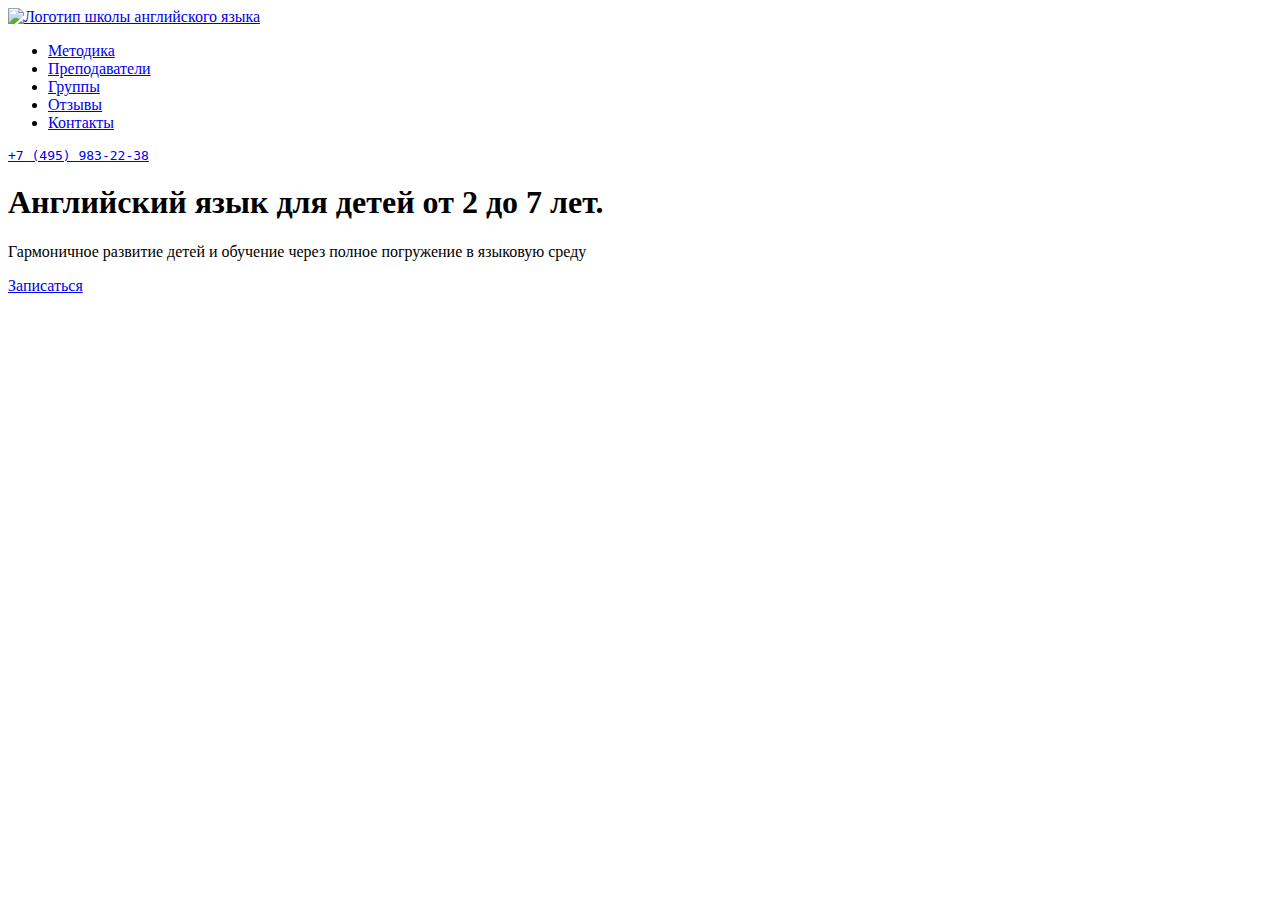
==== index.html @ 590d9fc0 "добавил верстку и общие стили" ====
<!DOCTYPE html>
<html lang="ru">
<head>
    <meta charset="UTF-8">
    <meta http-equiv="X-UA-Compatible" content="IE=edge">
    <meta name="viewport" content="width=device-width, initial-scale=1.0">
    <title>Школа английского языка</title>
</head>
<body>
    <header class="page-header">
        <div class="content-container">
            <a href="#" class="logo">
                <img src="" alt="Логотип школы английского языка">
            </a>
            <nav class="main-nav">
                <ul class="nav-list">
                    <li class="list-item"><a href="#" class="item-link">Методика</a></li>
                    <li class="list-item"><a href="#" class="item-link">Преподаватели</a></li>
                    <li class="list-item"><a href="#" class="item-link">Группы</a></li>
                    <li class="list-item"><a href="#" class="item-link">Отзывы</a></li>
                    <li class="list-item"><a href="#" class="item-link">Контакты</a></li>
                </ul>
            </nav>
            <a href="#" class="tel">
                <pre>+7 (495) 983-22-38</pre> 
            </a>
        </div>
    </header>
    <main>
        <section class="education">
            <div class="content-container">
                <div class="education-block">
                    <h1 class="education-heading">Английский язык <span>для детей от 2 до 7 лет.</span></h1>
                    <p class="education-text">Гармоничное развитие детей и обучение
                        через полное погружение в языковую среду</p>
                    <a href="#" class="button education-button">Записаться</a>
                </div>
            </div>
        </section>
    </main>
</body>
</html>
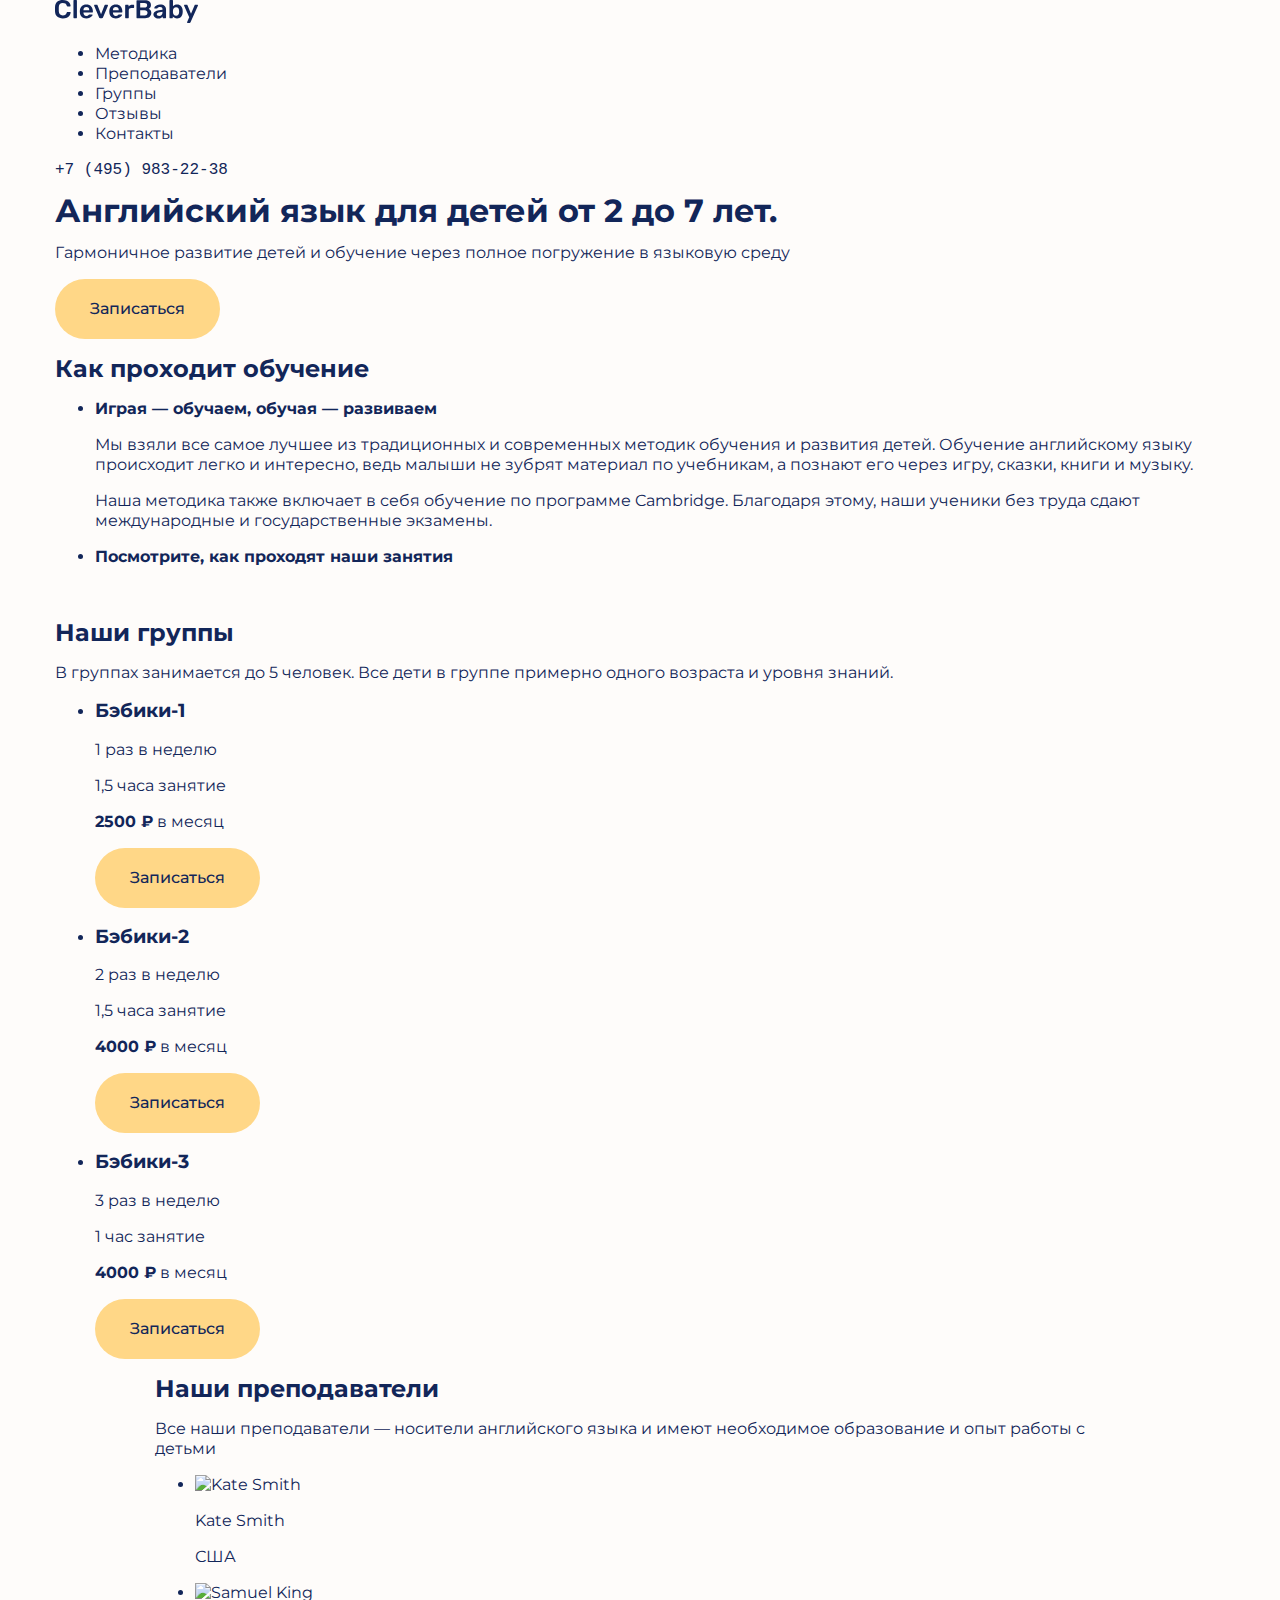
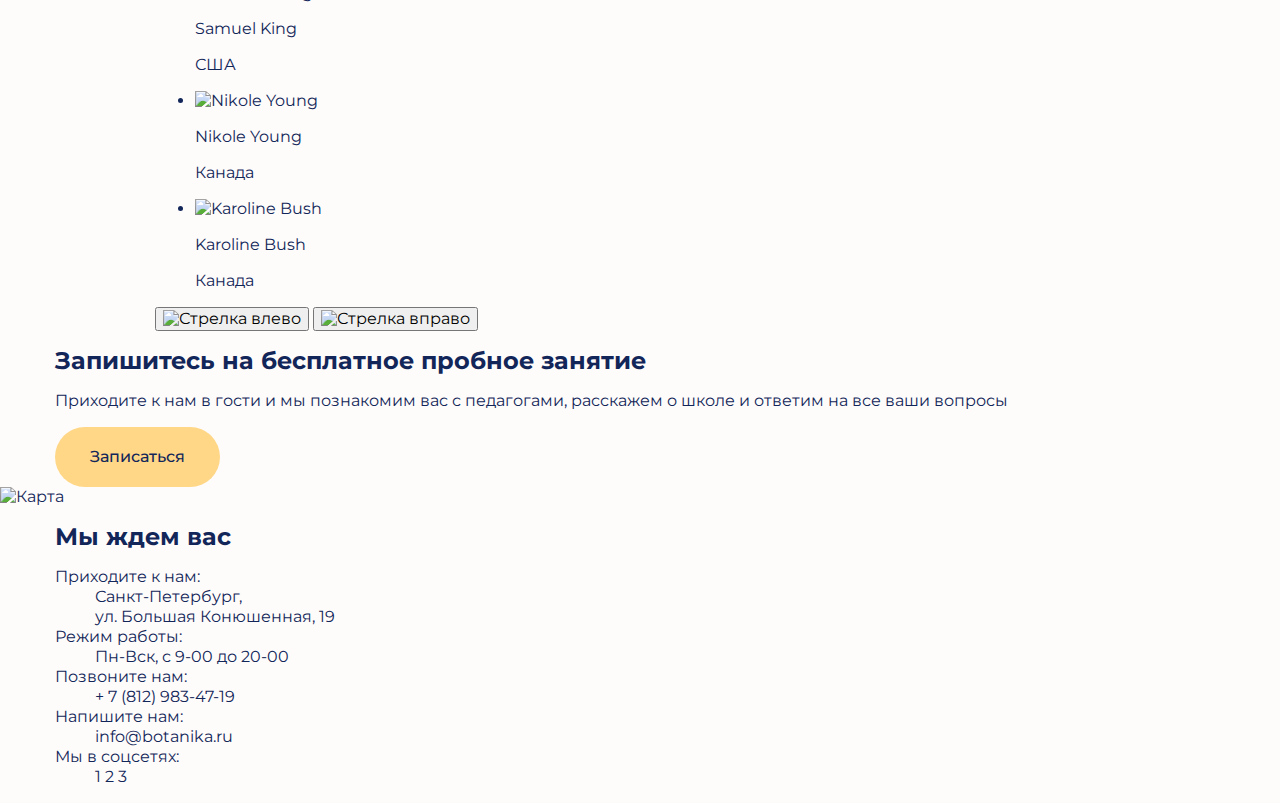
==== commit f3cf9e6d: "Добавил верстку и общие стили" ====
--- a/index.html
+++ b/index.html
@@ -5,12 +5,17 @@
     <meta http-equiv="X-UA-Compatible" content="IE=edge">
     <meta name="viewport" content="width=device-width, initial-scale=1.0">
     <title>Школа английского языка</title>
+    <link rel="preconnect" href="https://fonts.googleapis.com">
+    <link rel="preconnect" href="https://fonts.gstatic.com" crossorigin>
+    <link href="https://fonts.googleapis.com/css2?family=Montserrat:wght@400;500&family=Rubik:wght@400;500&display=swap" rel="stylesheet">
+    <link rel="stylesheet" href="css/normalize.css">
+    <link rel="stylesheet" href="css/style.css">
 </head>
 <body>
     <header class="page-header">
         <div class="content-container">
             <a href="#" class="logo">
-                <img src="" alt="Логотип школы английского языка">
+                <img src="img/logo.svg" alt="Логотип школы английского языка" width="143" height="23">
             </a>
             <nav class="main-nav">
                 <ul class="nav-list">
@@ -27,13 +32,151 @@
         </div>
     </header>
     <main>
+        <section class="promo">
+            <div class="content-container">
+                <div class="promo-block">
+                    <h1 class="promo-heading">Английский язык <span>для детей от 2 до 7 лет.</span></h1>
+                    <p class="promo-text">Гармоничное развитие детей и обучение
+                        через полное погружение в языковую среду</p>
+                    <a href="#" class="button promo-button">Записаться</a>
+                </div>
+            </div>
+        </section>
         <section class="education">
             <div class="content-container">
+                <h2 class="education-heading">Как проходит обучение</h2>
                 <div class="education-block">
-                    <h1 class="education-heading">Английский язык <span>для детей от 2 до 7 лет.</span></h1>
-                    <p class="education-text">Гармоничное развитие детей и обучение
-                        через полное погружение в языковую среду</p>
-                    <a href="#" class="button education-button">Записаться</a>
+                    <ul class="education-list">
+                        <li class="education-item">
+                            <p class="education-text"><b>Играя — обучаем, обучая — развиваем</b></p>
+                            <p class="education-text">Мы взяли все самое лучшее из традиционных    и современных методик обучения и развития детей. 
+                                Обучение английскому языку происходит легко и интересно, ведь малыши не зубрят материал по учебникам,
+                                 а познают его через игру, сказки, книги и музыку. </p>
+                            <p class="education-text">Наша методика также включает в себя обучение по программе Cambridge. 
+                                Благодаря этому, наши ученики без труда сдают международные и государственные экзамены. </p>
+                        </li>
+                        <li class="education-item">
+                            <p class="education-text"><b>Посмотрите, как проходят наши занятия</b></p>
+                            <video src="#" width="431" height="15" class="education-video"></video>
+                        </li>
+                    </ul>
+                </div>
+            </div>
+        </section>
+
+        <!-- Нужно доделать! <section></section>-->
+
+        <section class="groups">
+            <div class="content-container">
+                <div class="groups-block">
+                    <div class="groups-heading-text">
+                        <h2 class="groups-heading">Наши группы</h2>
+                        <p class="groups-text">В группах занимается до 5 человек. Все дети в группе примерно одного возраста и уровня знаний.</p>
+                    </div>
+                    <ul class="groups-list">
+                        <li class="groups-item">
+                            <h3 class="groups-item-heading">Бэбики-1</h3>
+                            <p class="groups-item-text">1 раз в неделю</p>
+                            <p class="groups-item-text">1,5 часа занятие</p>
+                            <p class="groups-item-text"><strong>2500 &#x20bd;</strong>
+                                в месяц</p>
+                            <a href="#" class="button groups-button">Записаться</a>
+                        </li>
+                        <li class="groups-item">
+                            <h3 class="groups-item-heading">Бэбики-2</h3>
+                            <p class="groups-item-text">2 раз в неделю</p>
+                            <p class="groups-item-text">1,5 часа занятие</p>
+                            <p class="groups-item-text"><strong>4000 &#x20bd;</strong>
+                                в месяц</p>
+                            <a href="#" class="button groups-button">Записаться</a>
+                        </li>
+                        <li class="groups-item">
+                            <h3 class="groups-item-heading">Бэбики-3</h3>
+                            <p class="groups-item-text">3 раз в неделю</p>
+                            <p class="groups-item-text">1 час занятие</p>
+                            <p class="groups-item-text"><strong>4000 &#x20bd;</strong>
+                                в месяц</p>
+                            <a href="#" class="button groups-button">Записаться</a>
+                        </li>
+                    </ul>
+                </div>
+            </div>
+        </section>
+        <section class="teachers">
+            <div class="content-container-small">
+                <div class="teachers-block">
+                    <div class="teachers-heading-text">
+                        <h2 class="teachers-geading">Наши преподаватели</h2>
+                        <p class="teachers-text">Все наши преподаватели — носители английского языка и имеют необходимое образование и опыт работы с детьми</p>
+                    </div>
+                    <ul class="teachers-list">
+                        <li class="teachers-item">
+                            <img src="" alt="Kate Smith" class="teachers-item-image" width="220" height="219">
+                            <p class="teachers-item-name">Kate Smith</p>
+                            <p class="teachers-item-city">США</p>
+                        </li>
+                        <li class="teachers-item" >
+                            <img src="" alt="Samuel King" class="teachers-item-image" width="220" height="219">
+                            <p class="teachers-item-name">Samuel King</p>
+                            <p class="teachers-item-city">США</p>
+                        </li>
+                        <li class="teachers-item">
+                            <img src="" alt="Nikole Young" class="teachers-item-image" width="220" height="219">
+                            <p class="teachers-item-name">Nikole Young</p>
+                            <p class="teachers-item-city">Канада</p>
+                        </li>
+                        <li class="teachers-item">
+                            <img src="" alt="Karoline Bush" class="teachers-item-image" width="220" height="219">
+                            <p class="teachers-item-name">Karoline Bush</p>
+                            <p class="teachers-item-city">Канада</p>
+                        </li>
+                    </ul>
+                    <div class="teachers-nav">
+                        <button class="teachers-button previous" type="button">
+                            <img src="img/arrow-left.svg" alt="Стрелка влево" width="15">
+                        </button>
+                        <button class="teachers-button next" type="button">
+                            <img src="img/arrow-right.svg" alt="Стрелка вправо" width="15">
+                        </button>
+                    </div>
+                </div>
+            </div>
+        </section>
+        <section class="trial-lesson">
+            <div class="content-container">
+                <div class="trial-lesson-block">
+                    <h2 class="trial-lesson-heading">Запишитесь на бесплатное пробное занятие</h2>
+                    <p class="trial-lesson-text">Приходите к нам в гости и мы познакомим вас с педагогами, расскажем о школе и ответим на все ваши вопросы</p>
+                    <a href="#" class="button trial-lesson-button">Записаться</a>
+                </div>
+            </div>
+        </section>
+        <section class="map">
+            <img src="img/map.jpg" alt="Карта" class="map-image" width="1366" height="611">
+            <div class="content-container">
+                <div class="contacts">
+                    <h2 class="contacts-heading">Мы ждем вас</h2>
+                    <dl>
+                        <dt>Приходите к нам:</dt>
+                        <dd>Санкт-Петербург, <br>
+                            ул. Большая Конюшенная, 19</dd>
+
+                        <dt>Режим работы:</dt>
+                        <dd>Пн-Вск, с 9-00 до 20-00</dd>
+
+                        <dt>Позвоните нам:</dt>
+                        <dd><a href="tel:88129834719">+ 7 (812) 983-47-19</a></dd>
+
+                        <dt>Напишите нам:</dt>
+                        <dd><a href="mailto:info@botanika.ru">info@botanika.ru</a></dd>
+
+                        <dt>Мы в соцсетях:</dt>
+                        <dd>
+                            <a href="#">1</a>
+                            <a href="#">2</a>
+                            <a href="#">3</a>
+                        </dd>
+                    </dl>
                 </div>
             </div>
         </section>
--- a/css/style.css
+++ b/css/style.css
@@ -0,0 +1,50 @@
+/* Общие стили */
+body {
+    max-width: 1366px;
+    font-size: 1em;
+    line-height: 20px;
+    font-family: "Montserrat", "Arial", sans-serif;
+    font-weight: normal;
+    color: #122659;
+    background: #FEFCFA;
+}
+a{
+    text-decoration: none;
+    color: #122659;
+}
+a:hover {
+    opacity: 0.7;
+}
+a:focus,
+a:active {
+    opacity: 0.2;
+}
+.button {
+    font-weight: 500;
+    background: #FFD787;
+    border-radius: 35px;
+    color: #122659;
+    padding: 20px 35px;
+    display: inline-block;
+    vertical-align: middle;
+    appearance: none;
+    border: none;
+}
+.button:hover {
+    opacity: 0.8;
+}
+.button:active {
+    opacity: 0.5;
+}
+.content-container {
+    margin: 0 auto;
+    width: 1170px;
+    padding: 0 10px;
+}
+.content-container-small{
+    margin: 0 auto;
+    width: 970px;
+    
+}
+
+/*font-family: 'Rubik', "Arial", sans-serif;*/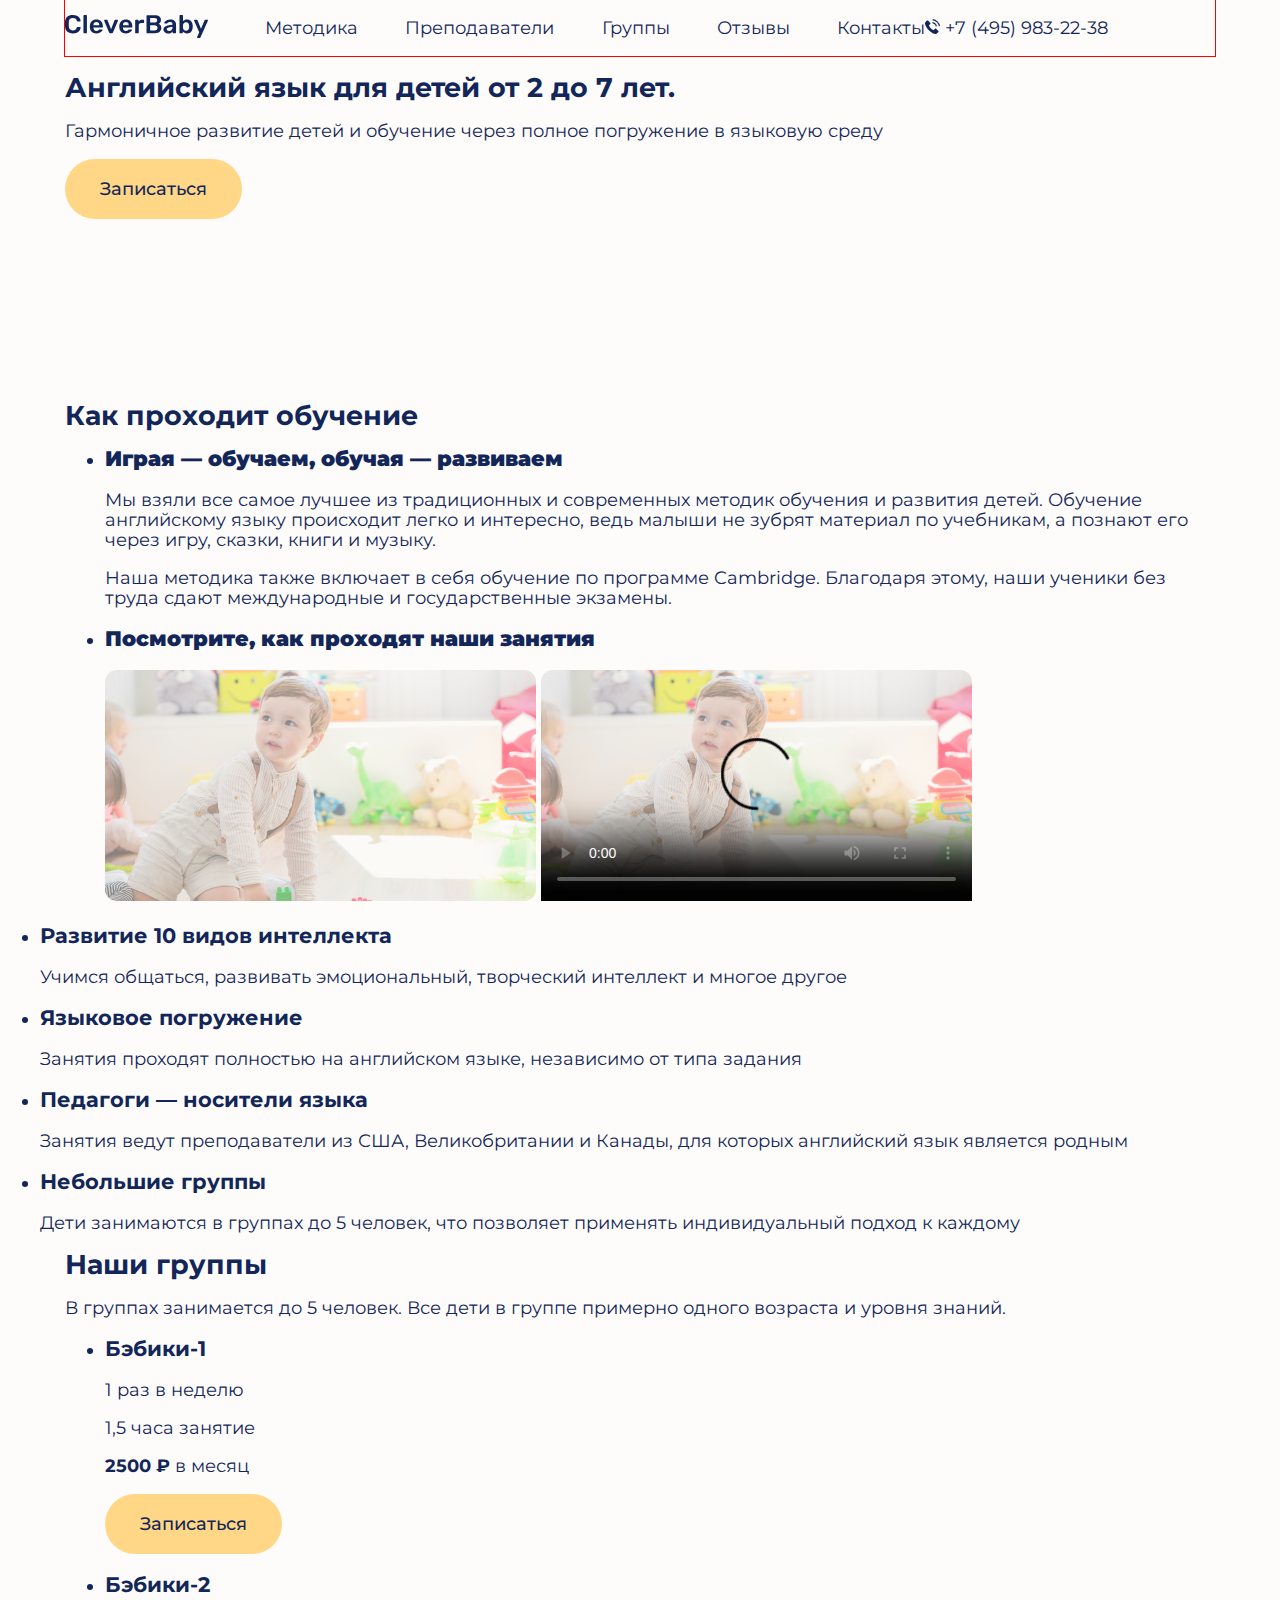
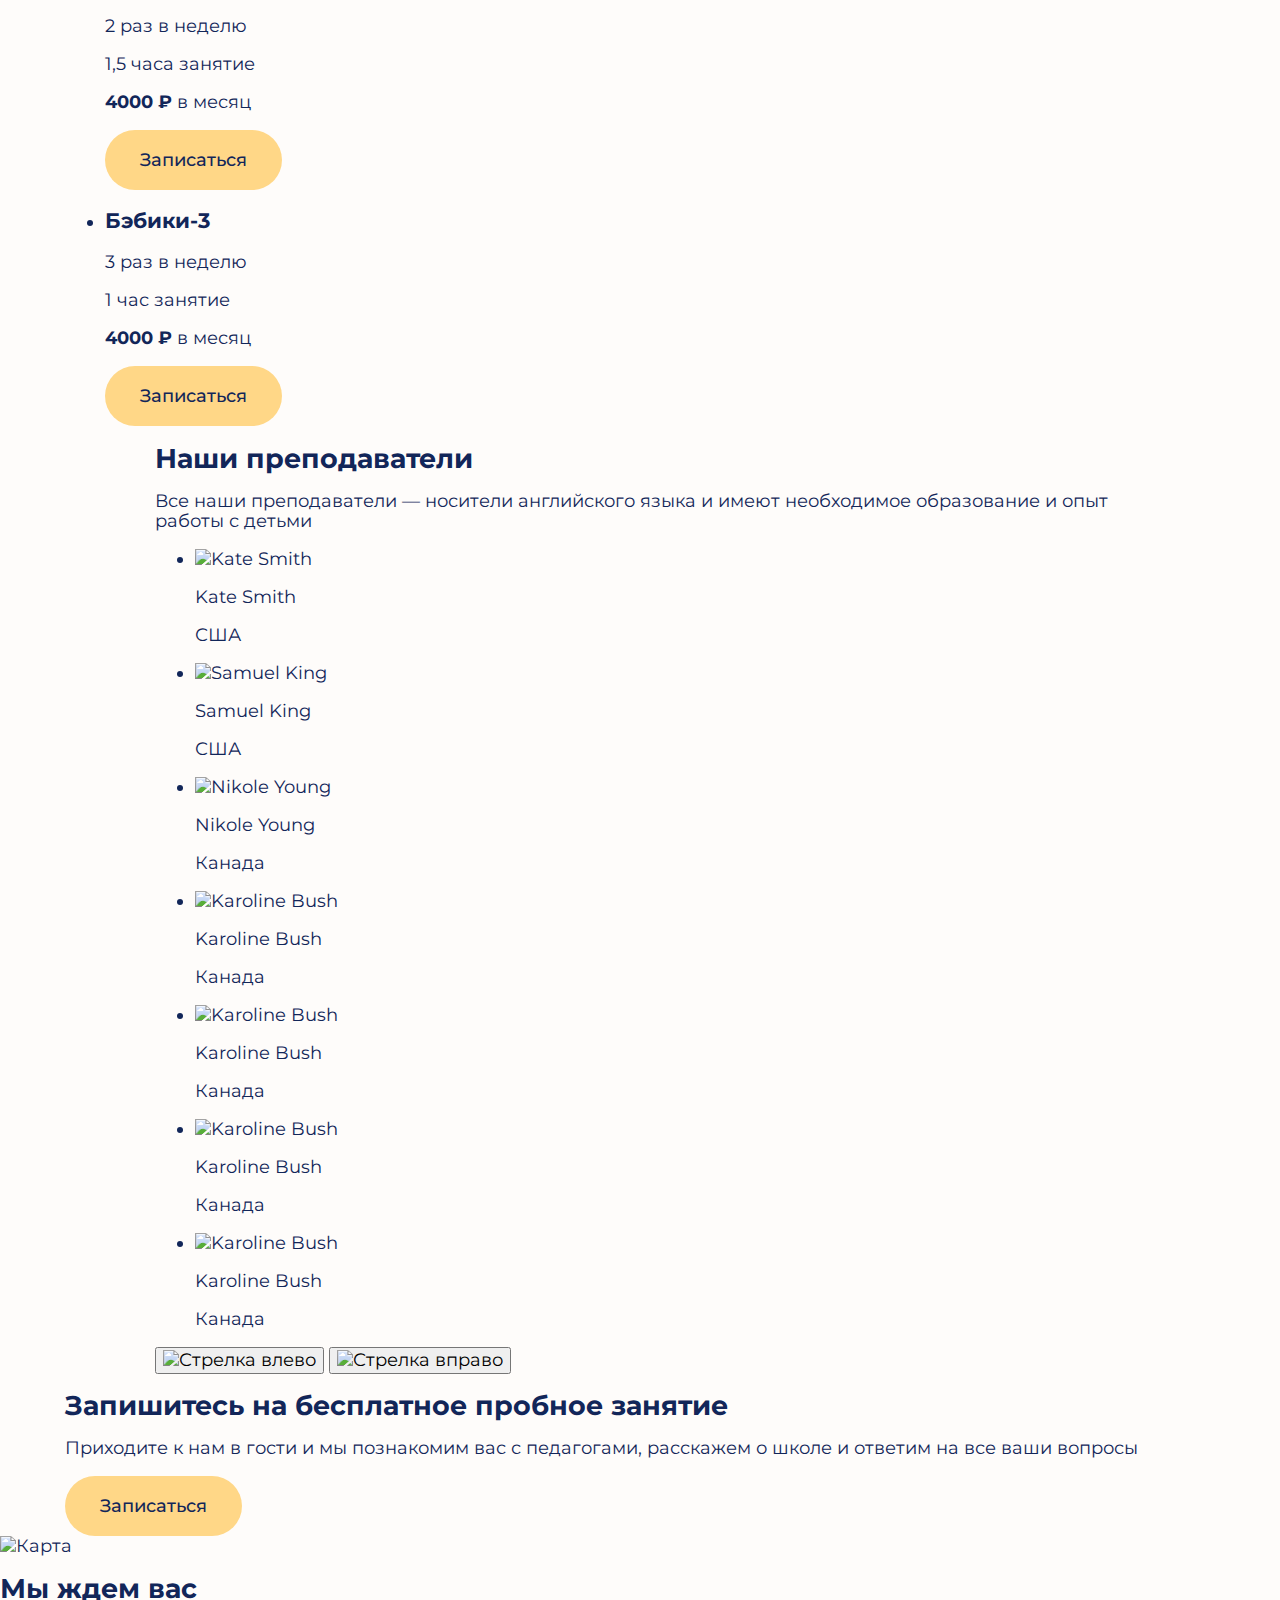
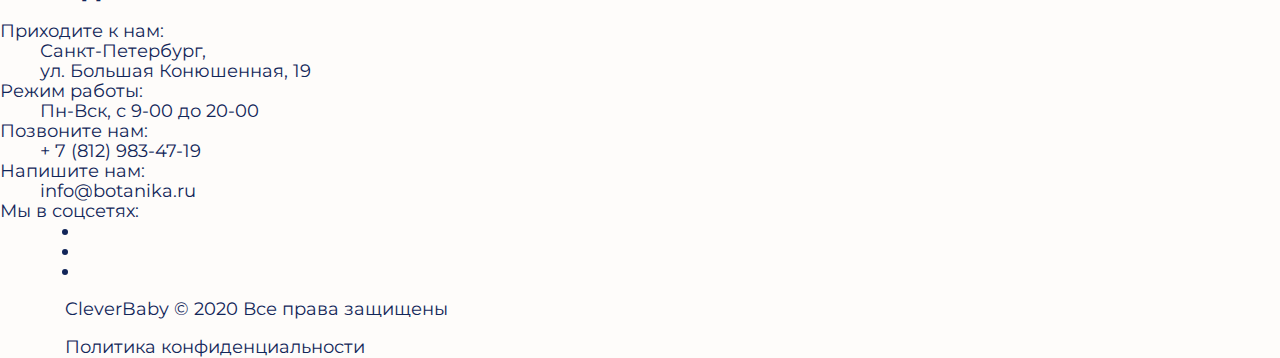
==== commit ea581e7f: "доделал разметку,базовую стилизацию" ====
--- a/index.html
+++ b/index.html
@@ -4,7 +4,8 @@
     <meta charset="UTF-8">
     <meta http-equiv="X-UA-Compatible" content="IE=edge">
     <meta name="viewport" content="width=device-width, initial-scale=1.0">
-    <title>Школа английского языка</title>
+    <title>Clever Baby - Школа английского языка</title>
+    <meta name="Description" content="Страница учебного центра Clever Baby">
     <link rel="preconnect" href="https://fonts.googleapis.com">
     <link rel="preconnect" href="https://fonts.gstatic.com" crossorigin>
     <link href="https://fonts.googleapis.com/css2?family=Montserrat:wght@400;500&family=Rubik:wght@400;500&display=swap" rel="stylesheet">
@@ -12,10 +13,83 @@
     <link rel="stylesheet" href="css/style.css">
 </head>
 <body>
-    <header class="page-header">
+    <div style="display: none;">
+        <svg xmlns="http://www.w3.org/2000/svg" xmlns:xlink="http://www.w3.org/1999/xlink">
+          <symbol id="left" viewBox="0 0 17 10">
+            <path d="M16 5H1m0 0l4-4M1 5l4 4" stroke="#122659" stroke-width="2" stroke-linecap="round"
+              stroke-linejoin="round"></path>
+          </symbol>
+          <symbol id="right" viewBox="0 0 17 10">
+            <path d="M1 5h15m0 0l-4 4m4-4l-4-4" stroke="#122659" stroke-width="2" stroke-linecap="round"
+              stroke-linejoin="round"></path>
+          </symbol>
+          <symbol id="icon-arrow-up" viewBox="0 0 66 174">
+            <path
+              d="M24.071 16.939c.387.297.647.753.63 1.305-.014.485-.027.969-.043 1.454a109.313 109.313 0 015.115-12.055 554.653 554.653 0 00-13.842 10.32c2.112-.593 4.225-1.184 6.337-1.778.845-.237 1.473.165 1.803.754zm22.615 93.309c-3.022-11.544-15.836-6.532-18.75 1.747-1.874 5.329-1.254 11.77-.132 17.211 10.529 1.032 22.018-6.971 18.882-18.958zM36.11 2.939c-5.547 9.59-9.49 19.716-11.91 30.53-.42 1.87-3.373 1.45-3.319-.46.104-3.396.205-6.789.305-10.181-11.3 13.53-16.434 30.749-17.428 48.335-1.025 18.109-.563 46.141 17.538 56.08.95.523 1.948.932 2.972 1.25-1.464-7.783-1.596-16.855 3.5-23.122 4.167-5.124 12.004-7.653 17.64-3.284 14.548 11.27-2.079 32.021-16.68 30.916 5.008 17.726 18.895 31.806 36.04 38.308 1.186.45.736 2.309-.531 1.941-19.106-5.56-34.153-21.522-39.078-40.819C5.106 127.822 1.128 101.564.33 84.221-.719 61.633 3.927 38.291 18.515 20.74l-9.873 2.771c-1.507.423-2.99-1.742-1.635-2.818A568.713 568.713 0 0133.797.636c1.423-1.002 3.114.92 2.313 2.303z"
+              fill="#8DD9E5"></path>
+            <path
+              d="M24.071 16.939c.387.297.647.753.63 1.305-.014.485-.027.969-.043 1.454a109.313 109.313 0 015.115-12.055 554.653 554.653 0 00-13.842 10.32c2.112-.593 4.225-1.184 6.337-1.778.845-.237 1.473.165 1.803.754zm22.615 93.309c-3.022-11.544-15.836-6.532-18.75 1.747-1.874 5.329-1.254 11.77-.132 17.211 10.529 1.032 22.018-6.971 18.882-18.958zM36.11 2.939c-5.547 9.59-9.49 19.716-11.91 30.53-.42 1.87-3.373 1.45-3.319-.46.104-3.396.205-6.789.305-10.181-11.3 13.53-16.434 30.749-17.428 48.335-1.025 18.109-.563 46.141 17.538 56.08.95.523 1.948.932 2.972 1.25-1.464-7.783-1.596-16.855 3.5-23.122 4.167-5.124 12.004-7.653 17.64-3.284 14.548 11.27-2.079 32.021-16.68 30.916 5.008 17.726 18.895 31.806 36.04 38.308 1.186.45.736 2.309-.531 1.941-19.106-5.56-34.153-21.522-39.078-40.819C5.106 127.822 1.128 101.564.33 84.221-.719 61.633 3.927 38.291 18.515 20.74l-9.873 2.771c-1.507.423-2.99-1.742-1.635-2.818A568.713 568.713 0 0133.797.636c1.423-1.002 3.114.92 2.313 2.303z"
+              fill="#5879E8"></path>
+          </symbol>
+          <symbol id="icon-burger" viewBox="0 0 24 14">
+            <path d="M0 1h24M0 7h24M0 13h24" stroke="#122659" stroke-width="2"></path>
+          </symbol>
+          <!--<symbol id="icon-copyright" viewBox="0 0 12 12">
+            <path
+              d="M6 0c3.312 0 6 2.688 6 6s-2.688 6-6 6-6-2.688-6-6 2.688-6 6-6zm0 1.2A4.799 4.799 0 001.2 6c0 2.652 2.148 4.8 4.8 4.8 2.652 0 4.8-2.148 4.8-4.8 0-2.652-2.148-4.8-4.8-4.8zM6 3a3 3 0 012.573 1.457l-1.029.617a1.8 1.8 0 100 1.852l1.029.617A3 3 0 013 6c0-1.656 1.344-3 3-3z"
+              fill="#122659"></path>
+          </symbol>-->
+          <symbol id="icon-cross" viewBox="0 0 20 20">
+            <path d="M1 1l9 9m9 9l-9-9m0 0l9-9L1 19" stroke="#122947" stroke-width="2"></path>
+          </symbol>
+          <symbol id="fb" viewBox="0 0 6 12">
+            <path
+              d="M4 6.9H5.42857L6 4.5H4V3.3C4 2.682 4 2.1 5.14286 2.1H6V0.0840001C5.81371 0.0582001 5.11029 0 4.36743 0C2.816 0 1.71429 0.9942 1.71429 2.82V4.5H0V6.9H1.71429V12H4V6.9Z"
+              fill="#122659"></path>
+          </symbol>
+          <symbol id="instagram" viewBox="0 0 12 12">
+            <path
+              d="M6 0C7.6302 0 7.8336 0.00599997 8.4732 0.036C9.1122 0.066 9.5472 0.1662 9.93 0.315C10.326 0.4674 10.6596 0.6738 10.9932 1.0068C11.2983 1.30674 11.5344 1.66955 11.685 2.07C11.8332 2.4522 11.934 2.8878 11.964 3.5268C11.9922 4.1664 12 4.3698 12 6C12 7.6302 11.994 7.8336 11.964 8.4732C11.934 9.1122 11.8332 9.5472 11.685 9.93C11.5348 10.3307 11.2987 10.6936 10.9932 10.9932C10.6932 11.2982 10.3304 11.5343 9.93 11.685C9.5478 11.8332 9.1122 11.934 8.4732 11.964C7.8336 11.9922 7.6302 12 6 12C4.3698 12 4.1664 11.994 3.5268 11.964C2.8878 11.934 2.4528 11.8332 2.07 11.685C1.6694 11.5347 1.30652 11.2986 1.0068 10.9932C0.701644 10.6933 0.465559 10.3305 0.315 9.93C0.1662 9.5478 0.066 9.1122 0.036 8.4732C0.00779997 7.8336 0 7.6302 0 6C0 4.3698 0.00599997 4.1664 0.036 3.5268C0.066 2.8872 0.1662 2.4528 0.315 2.07C0.465142 1.66931 0.701282 1.30639 1.0068 1.0068C1.3066 0.701539 1.66946 0.465438 2.07 0.315C2.4528 0.1662 2.8872 0.066 3.5268 0.036C4.1664 0.00779997 4.3698 0 6 0ZM6 3C5.20435 3 4.44129 3.31607 3.87868 3.87868C3.31607 4.44129 3 5.20435 3 6C3 6.79565 3.31607 7.55871 3.87868 8.12132C4.44129 8.68393 5.20435 9 6 9C6.79565 9 7.55871 8.68393 8.12132 8.12132C8.68393 7.55871 9 6.79565 9 6C9 5.20435 8.68393 4.44129 8.12132 3.87868C7.55871 3.31607 6.79565 3 6 3ZM9.9 2.85C9.9 2.65109 9.82098 2.46032 9.68033 2.31967C9.53968 2.17902 9.34891 2.1 9.15 2.1C8.95109 2.1 8.76032 2.17902 8.61967 2.31967C8.47902 2.46032 8.4 2.65109 8.4 2.85C8.4 3.04891 8.47902 3.23968 8.61967 3.38033C8.76032 3.52098 8.95109 3.6 9.15 3.6C9.34891 3.6 9.53968 3.52098 9.68033 3.38033C9.82098 3.23968 9.9 3.04891 9.9 2.85ZM6 4.2C6.47739 4.2 6.93523 4.38964 7.27279 4.72721C7.61036 5.06477 7.8 5.52261 7.8 6C7.8 6.47739 7.61036 6.93523 7.27279 7.27279C6.93523 7.61036 6.47739 7.8 6 7.8C5.52261 7.8 5.06477 7.61036 4.72721 7.27279C4.38964 6.93523 4.2 6.47739 4.2 6C4.2 5.52261 4.38964 5.06477 4.72721 4.72721C5.06477 4.38964 5.52261 4.2 6 4.2Z"
+              fill="#122659"></path>
+          </symbol>
+          <symbol id="logo" viewBox="0 0 143 23">
+            <path
+              d="M7.803 18.4c-2.433 0-4.32-.605-5.66-1.814C.82 15.376.115 13.672.026 11.474.01 11.014 0 10.264 0 9.226c0-1.057.009-1.823.026-2.3C.115 4.745.83 3.05 2.17 1.84 3.527.613 5.405 0 7.803 0c1.57 0 2.936.264 4.1.792 1.164.511 2.063 1.218 2.698 2.121.635.886.97 1.891 1.005 3.016v.051a.454.454 0 01-.185.358.573.573 0 01-.37.128h-2.513c-.212 0-.37-.043-.476-.128-.106-.085-.194-.247-.265-.486-.282-1.073-.75-1.823-1.402-2.249-.652-.443-1.525-.664-2.618-.664-2.54 0-3.862 1.371-3.968 4.114-.018.46-.027 1.167-.027 2.121 0 .955.01 1.679.027 2.173.106 2.743 1.428 4.114 3.968 4.114 1.093 0 1.966-.221 2.618-.664.67-.443 1.138-1.193 1.402-2.25.053-.238.132-.4.238-.485.123-.085.291-.128.503-.128h2.512c.16 0 .291.052.397.154a.41.41 0 01.159.383 5.472 5.472 0 01-1.005 3.041c-.635.886-1.534 1.593-2.698 2.121-1.164.511-2.53.767-4.1.767zm11.284-.256a.624.624 0 01-.45-.178.582.582 0 01-.185-.435V.613c0-.187.062-.332.185-.434a.623.623 0 01.45-.179h2.195c.194 0 .344.06.45.179a.532.532 0 01.185.434v16.918c0 .17-.062.315-.185.435-.106.119-.256.178-.45.178h-2.195zm12.263.256c-1.957 0-3.517-.545-4.681-1.636-1.146-1.107-1.755-2.657-1.825-4.65l-.027-.64.027-.638c.088-1.943.705-3.467 1.851-4.575C27.86 5.154 29.411 4.6 31.35 4.6c2.081 0 3.686.613 4.815 1.84 1.146 1.227 1.719 2.862 1.719 4.907v.536c0 .17-.062.316-.185.435a.657.657 0 01-.476.179H28.44v.204c.035.937.3 1.73.794 2.377.51.63 1.207.945 2.09.945 1.04 0 1.877-.391 2.512-1.175.159-.188.282-.307.37-.358.106-.051.256-.077.45-.077h2.275c.158 0 .29.051.396.154a.388.388 0 01.186.332c0 .409-.256.894-.768 1.457-.493.545-1.207 1.022-2.142 1.43-.935.41-2.02.614-3.253.614zm2.937-8.05v-.077c0-1.005-.265-1.814-.794-2.427-.511-.614-1.226-.92-2.143-.92-.916 0-1.63.306-2.142.92-.511.613-.767 1.422-.767 2.427v.077h5.846zm10.781 7.794c-.265 0-.468-.05-.609-.153a1.291 1.291 0 01-.344-.485L39.17 5.648l-.053-.23c0-.154.053-.281.159-.384a.592.592 0 01.423-.178h2.143c.335 0 .564.161.688.485l3.517 8.97 3.518-8.97c.053-.12.133-.23.238-.332a.682.682 0 01.45-.153h2.17c.14 0 .264.06.37.178a.48.48 0 01.184.384.752.752 0 01-.026.23l-4.973 11.858a1.29 1.29 0 01-.343.485c-.142.102-.344.153-.609.153h-1.957zm15.756.256c-1.958 0-3.518-.545-4.682-1.636-1.147-1.107-1.755-2.657-1.825-4.65l-.027-.64.027-.638c.088-1.943.705-3.467 1.851-4.575C57.332 5.154 58.884 4.6 60.824 4.6c2.08 0 3.685.613 4.814 1.84 1.146 1.227 1.719 2.862 1.719 4.907v.536c0 .17-.062.316-.185.435a.657.657 0 01-.476.179h-8.782v.204c.035.937.3 1.73.793 2.377.512.63 1.208.945 2.09.945 1.04 0 1.878-.391 2.513-1.175.159-.188.282-.307.37-.358.106-.051.256-.077.45-.077h2.275c.158 0 .29.051.396.154a.388.388 0 01.186.332c0 .409-.256.894-.767 1.457-.494.545-1.209 1.022-2.143 1.43-.935.41-2.02.614-3.253.614zm2.936-8.05v-.077c0-1.005-.265-1.814-.794-2.427-.511-.614-1.226-.92-2.142-.92-.917 0-1.632.306-2.143.92-.511.613-.767 1.422-.767 2.427v.077h5.846zm7.04 7.794a.623.623 0 01-.45-.178.582.582 0 01-.185-.435V5.494c0-.17.061-.315.185-.434a.584.584 0 01.45-.204h2.142a.66.66 0 01.476.178c.123.12.185.273.185.46v1.048A4.17 4.17 0 0175.19 5.29c.653-.29 1.393-.434 2.222-.434h1.084c.195 0 .344.06.45.178a.533.533 0 01.185.435v1.84c0 .17-.061.315-.185.434-.106.12-.255.18-.45.18h-2.063c-.828 0-1.48.23-1.957.69-.476.46-.714 1.09-.714 1.89v7.028c0 .17-.062.315-.185.435a.657.657 0 01-.476.178h-2.302zm11.347 0a.623.623 0 01-.45-.178.581.581 0 01-.185-.435V.894c0-.187.053-.34.158-.46a.657.657 0 01.477-.178h7.67c2.063 0 3.598.443 4.603 1.328 1.022.87 1.534 2.062 1.534 3.578 0 .886-.23 1.644-.688 2.275-.44.613-.96 1.056-1.56 1.329.74.323 1.357.851 1.851 1.584.511.733.767 1.567.767 2.504 0 1.585-.555 2.863-1.666 3.834-1.094.97-2.636 1.456-4.63 1.456h-7.882zM89.34 7.59c.917 0 1.614-.213 2.09-.639.476-.426.714-.997.714-1.712 0-.733-.238-1.295-.714-1.687-.476-.409-1.173-.613-2.09-.613h-4.153V7.59h4.153zm.265 7.846c.917 0 1.63-.239 2.142-.716.511-.494.767-1.116.767-1.866 0-.766-.255-1.388-.767-1.865-.511-.494-1.225-.741-2.142-.741h-4.418v5.188h4.418zm13.717 2.964c-.9 0-1.729-.17-2.487-.511-.74-.358-1.331-.835-1.772-1.431a3.326 3.326 0 01-.635-1.968c0-1.159.485-2.096 1.455-2.811.97-.716 2.301-1.201 3.994-1.457l3.624-.51v-.538c0-.75-.194-1.311-.582-1.686-.388-.375-1.014-.562-1.878-.562-.582 0-1.058.11-1.428.332a4.394 4.394 0 00-.847.613 20.55 20.55 0 01-.423.435c-.071.204-.203.306-.397.306h-2.037a.645.645 0 01-.423-.153.542.542 0 01-.159-.409c.018-.426.23-.911.635-1.457.424-.545 1.067-1.013 1.931-1.405.864-.392 1.922-.588 3.174-.588 2.081 0 3.598.451 4.55 1.354s1.428 2.087 1.428 3.553v8.024c0 .17-.062.315-.185.435-.106.119-.256.178-.45.178h-2.142a.626.626 0 01-.45-.178.583.583 0 01-.185-.435v-.997c-.388.546-.943.997-1.666 1.355-.706.34-1.587.511-2.645.511zm.899-2.428c.97 0 1.763-.306 2.38-.92.618-.613.926-1.508.926-2.683v-.537l-2.645.41c-1.023.152-1.798.4-2.327.74-.512.341-.768.758-.768 1.252 0 .546.239.972.715 1.278.476.307 1.049.46 1.719.46zm17.835 2.428c-1.816 0-3.227-.605-4.232-1.814v.945a.58.58 0 01-.185.435c-.106.119-.256.178-.45.178H115.1a.624.624 0 01-.45-.178.583.583 0 01-.185-.435V.613c0-.187.062-.332.185-.434A.624.624 0 01115.1 0h2.248c.194 0 .344.06.45.179a.534.534 0 01.185.434v5.674c1.005-1.125 2.363-1.687 4.073-1.687 1.781 0 3.148.562 4.1 1.687.952 1.124 1.464 2.58 1.534 4.37.018.204.027.477.027.817 0 .358-.009.64-.027.844-.07 1.84-.582 3.314-1.534 4.42-.952 1.108-2.319 1.662-4.1 1.662zm-.978-2.734c1.904 0 2.918-1.133 3.042-3.4.017-.17.026-.425.026-.766 0-.34-.009-.596-.026-.767-.124-2.266-1.138-3.399-3.042-3.399-.988 0-1.746.307-2.275.92-.511.597-.785 1.32-.82 2.173l-.026.97.026.997c.053.92.326 1.696.82 2.326.494.63 1.252.946 2.275.946zm11.5 7.334a.516.516 0 01-.37-.153.482.482 0 01-.159-.358c0-.153.036-.29.106-.409l2.063-4.728-5.078-11.576a.934.934 0 01-.106-.358.614.614 0 01.185-.384.509.509 0 01.397-.178h2.142c.335 0 .574.161.715.485l3.518 8.357 3.623-8.357c.141-.324.379-.485.714-.485h2.117c.141 0 .264.05.37.153a.455.455 0 01.185.358.996.996 0 01-.106.409l-7.485 16.738c-.159.324-.406.486-.741.486h-2.09z"
+              fill="#122659"></path>
+          </symbol>
+          <symbol id="phone" viewBox="0 0 15 15">
+            <path
+              d="M11.404 9.923c-.49-.484-1.102-.484-1.589 0-.371.368-.743.736-1.108 1.111-.1.103-.184.125-.306.056-.24-.13-.496-.237-.727-.38-1.077-.678-1.98-1.549-2.778-2.529-.397-.487-.75-1.008-.996-1.595-.05-.119-.04-.197.056-.293.372-.36.734-.728 1.1-1.096.508-.512.508-1.111-.004-1.626-.29-.294-.58-.58-.87-.874-.3-.3-.597-.603-.9-.9-.49-.477-1.102-.477-1.589.004C1.32 2.169.96 2.547.58 2.909a1.81 1.81 0 00-.568 1.22c-.06.778.131 1.511.4 2.226.549 1.48 1.385 2.794 2.4 3.998a14.854 14.854 0 004.92 3.85c.86.417 1.753.739 2.724.792.668.038 1.249-.131 1.714-.652.318-.356.677-.68 1.014-1.021.5-.506.503-1.117.006-1.617-.593-.596-1.189-1.19-1.785-1.782zm-.597-2.488l1.152-.197A5.147 5.147 0 0010.52 4.46a5.12 5.12 0 00-2.934-1.463l-.162 1.158a3.972 3.972 0 012.272 1.133c.587.586.971 1.33 1.111 2.147zm1.802-5.007A8.493 8.493 0 007.739 0l-.162 1.158a7.364 7.364 0 014.208 2.098 7.359 7.359 0 012.063 3.98L15 7.038a8.555 8.555 0 00-2.391-4.61z"
+              fill="#122659"></path>
+          </symbol>
+          <symbol id="vk" viewBox="0 0 14 8">
+            <path fill-rule="evenodd" clip-rule="evenodd"
+              d="M6.84965 7.96651H7.68648C7.68648 7.96651 7.93926 7.93871 8.06831 7.79936C8.1871 7.67143 8.1833 7.43117 8.1833 7.43117C8.1833 7.43117 8.16695 6.30644 8.6881 6.14082C9.20183 5.97767 9.86152 7.22785 10.5608 7.70855C11.0895 8.07236 11.4913 7.99259 11.4913 7.99259L13.3609 7.96651C13.3609 7.96651 14.339 7.90616 13.8752 7.1359C13.8372 7.07289 13.6051 6.56611 12.4851 5.52477C11.3128 4.43487 11.4698 4.61116 12.882 2.72588C13.742 1.57774 14.0858 0.876778 13.9784 0.576558C13.876 0.290616 13.2434 0.366194 13.2434 0.366194L11.1383 0.37933C11.1383 0.37933 10.9823 0.358008 10.8666 0.427304C10.7535 0.495268 10.6807 0.65366 10.6807 0.65366C10.6807 0.65366 10.3475 1.54214 9.90315 2.29773C8.96577 3.89212 8.59098 3.97626 8.43779 3.87727C8.08143 3.64653 8.17037 2.95034 8.17037 2.45574C8.17037 0.910665 8.40434 0.266439 7.7148 0.0996707C7.48597 0.0442718 7.31758 0.00771992 6.73238 0.00181831C5.98127 -0.00598703 5.34552 0.00410255 4.98554 0.18077C4.74607 0.298231 4.56133 0.559995 4.67385 0.575035C4.81297 0.593692 5.12809 0.660132 5.29515 0.88801C5.51087 1.18195 5.50327 1.84217 5.50327 1.84217C5.50327 1.84217 5.62719 3.661 5.21381 3.88698C4.93005 4.04194 4.5408 3.72554 3.70511 2.27908C3.27691 1.53814 2.95362 0.719148 2.95362 0.719148C2.95362 0.719148 2.89128 0.566087 2.78009 0.484226C2.64515 0.385041 2.45661 0.35344 2.45661 0.35344L0.456232 0.366575C0.456232 0.366575 0.155938 0.374952 0.0457033 0.505739C-0.0523675 0.622058 0.0379107 0.862691 0.0379107 0.862691C0.0379107 0.862691 1.604 4.53273 3.37726 6.38221C5.00322 8.07788 6.84965 7.96651 6.84965 7.96651Z"
+              fill="#122659"></path>
+          </symbol>
+        </svg>
+      </div>
+
+
+    <header class="header">
         <div class="content-container">
-            <a href="#" class="logo">
-                <img src="img/logo.svg" alt="Логотип школы английского языка" width="143" height="23">
+            <div class="header-block">
+                <button type="button" id="button-open" class="header-toggle">
+                    <span class="visually-hidden">Открыть меню</span>
+                    <svg width="25" height="14">
+                        <use xlink:href="#icon-burger"></use>
+                      </svg>
+                  </button>
+                  <button type="button" id="button-close" class="header-toggle header-toggle-close">
+                    <span class="visually-hidden">Закрыть меню</span>
+                    <svg width="18" height="18">
+                        <use xlink:href="#icon-cross"></use>
+                    </svg>
+                  </button>
+                <a href="#" class="logo" aria-label="Иконка логотипа магазина">
+                    <svg width="143" height="23">
+                        <use xlink:href="#logo"></use>
+                    </svg>
             </a>
             <nav class="main-nav">
                 <ul class="nav-list">
@@ -26,29 +100,50 @@
                     <li class="list-item"><a href="#" class="item-link">Контакты</a></li>
                 </ul>
             </nav>
-            <a href="#" class="tel">
-                <pre>+7 (495) 983-22-38</pre> 
-            </a>
+            <div class="header__contacts">
+                <a href="tel:+74959834719" class="header-contact">
+                    <span class="header-contact-icon" aria-label="Иконка телефона">
+                        <svg width="15" height="15">
+                            <use xlink:href="#phone"></use>
+                        </svg>
+                    </span>
+                    <span>+7 (495) 983-22-38</span> 
+                </a>
+            </div>
+            </div>
         </div>
     </header>
     <main>
+        <h1 class="visually-hidden">Школа английского языка для детей Clever Baby</h1>
         <section class="promo">
             <div class="content-container">
                 <div class="promo-block">
-                    <h1 class="promo-heading">Английский язык <span>для детей от 2 до 7 лет.</span></h1>
+                    <h2 class="promo-heading">Английский язык <span class="promo-subtitle">для детей от 2 до 7 лет.</span></h2>
                     <p class="promo-text">Гармоничное развитие детей и обучение
                         через полное погружение в языковую среду</p>
                     <a href="#" class="button promo-button">Записаться</a>
                 </div>
-            </div>
-        </section>
+                <svg class="main-block__mask-desktop" width="1366" height="100" viewBox="0 0 1366 100" preserveAspectRatio="none">
+                    <path
+                      d="M0 76.58c80.28-8.83 143.31-17.75 187.32-24.51 25.43-3.91 53.8-8.52 94.47-11.74 14.89-1.18 52.18-3.82 111.83-3.06 63.01.8 112.44 4.89 148.09 8.17 46.28 4.25 77.25 7.85 258.38 30.64 22.09 2.78 111.02 13.97 204.26 20.43 10.44.72 40.72 2.75 80.68 2.57 36.91-.17 65.34-.41 102.13-6.15 23.1-3.6 54.35-8.68 91.91-24.51 37.86-15.95 55.94-31.78 63.83-39.32 10.67-10.2 18.2-20 23.1-27.08v97.04H0V76.58z"
+                      fill="#fefcfa" stroke="#fefcfa" stroke-miterlimit="10"></path>
+                  </svg>
+                  <svg class="main-block__mask-table" width="767.7" height="56.9" viewBox="0 0 767.7 56.9"
+                    preserveAspectRatio="none">
+                    <path
+                      d="M.2 34.1C-.4 8.4-.7 9.1 11.4 6.5 59.3-6.5 280.9.8 375.2 21.4 530 55.2 760.3 56.5 767.7 56.9c0 0-171.9-.4-383.3-.2L.2 56.9V34.1z"
+                      fill="#fefcfa"></path>
+                  </svg>
+            </div>
+        </section>
+
         <section class="education">
             <div class="content-container">
                 <h2 class="education-heading">Как проходит обучение</h2>
                 <div class="education-block">
                     <ul class="education-list">
                         <li class="education-item">
-                            <p class="education-text"><b>Играя — обучаем, обучая — развиваем</b></p>
+                            <h3 class="education-subtitle"><b>Играя — обучаем, обучая — развиваем</b></h3>
                             <p class="education-text">Мы взяли все самое лучшее из традиционных    и современных методик обучения и развития детей. 
                                 Обучение английскому языку происходит легко и интересно, ведь малыши не зубрят материал по учебникам,
                                  а познают его через игру, сказки, книги и музыку. </p>
@@ -56,15 +151,39 @@
                                 Благодаря этому, наши ученики без труда сдают международные и государственные экзамены. </p>
                         </li>
                         <li class="education-item">
-                            <p class="education-text"><b>Посмотрите, как проходят наши занятия</b></p>
-                            <video src="#" width="431" height="15" class="education-video"></video>
+                            <h3 class="education-subtitle education-video"><b>Посмотрите, как проходят наши занятия</b></h3>
+                            <img src="img/video@1x.png" alt="На картинке играющий малыш">
+                            <video class="education-video" id="video" src="video/sample.mp4" poster="img/video.png" preload="metadata" controls="">
+                            </video>
                         </li>
                     </ul>
                 </div>
             </div>
         </section>
 
-        <!-- Нужно доделать! <section></section>-->
+        <section class="types">
+            <h2 class="visually-hidden">Виды обучения</h2>
+            <div class="content-conteiner-small">
+                <ul class="types-list">
+                    <li class="types-item types-item-first">
+                        <h3 class="types-subtitle">Развитие 10 видов интеллекта</h3>
+                        <p class="types-text">Учимся общаться, развивать эмоциональный, творческий интеллект и многое другое</p>
+                    </li>
+                    <li class="types-item types-item-second">
+                        <h3 class="types-subtitle">Языковое погружение</h3>
+                        <p class="types-text">Занятия проходят полностью на английском языке, независимо от типа задания</p>
+                    </li>
+                    <li class="types-item types-item-third">
+                        <h3 class="types-subtitle">Педагоги — носители языка</h3>
+                        <p class="types-text">Занятия ведут преподаватели из США, Великобритании и Канады, для которых английский язык является родным</p>
+                    </li>
+                    <li class="types-item types-item-fourth">
+                        <h3 class="types-subtitle">Небольшие группы</h3>
+                        <p class="types-text">Дети занимаются в группах до 5 человек, что позволяет применять индивидуальный подход к каждому</p>
+                    </li>
+                </ul>
+            </div>
+        </section>
 
         <section class="groups">
             <div class="content-container">
@@ -75,33 +194,42 @@
                     </div>
                     <ul class="groups-list">
                         <li class="groups-item">
+                        <article class="groups-item-article">
                             <h3 class="groups-item-heading">Бэбики-1</h3>
                             <p class="groups-item-text">1 раз в неделю</p>
                             <p class="groups-item-text">1,5 часа занятие</p>
                             <p class="groups-item-text"><strong>2500 &#x20bd;</strong>
                                 в месяц</p>
-                            <a href="#" class="button groups-button">Записаться</a>
-                        </li>
-                        <li class="groups-item">
+                            <a href="#" class="button groups-button button-blue">Записаться</a>
+                        </article>
+                            
+                        </li>
+                        <li class="groups-item groups-item-yellow">
+                            <arcticle class="groups-item-article">
                             <h3 class="groups-item-heading">Бэбики-2</h3>
                             <p class="groups-item-text">2 раз в неделю</p>
                             <p class="groups-item-text">1,5 часа занятие</p>
                             <p class="groups-item-text"><strong>4000 &#x20bd;</strong>
                                 в месяц</p>
-                            <a href="#" class="button groups-button">Записаться</a>
-                        </li>
-                        <li class="groups-item">
-                            <h3 class="groups-item-heading">Бэбики-3</h3>
+                            <a href="#" class="button groups-button button-yellow">Записаться</a>
+                            </arcticle>
+                        </li>
+                        <li class="groups-item groups-item-pink">
+                            <article class="groups-item-article">
+                                <h3 class="groups-item-heading">Бэбики-3</h3>
                             <p class="groups-item-text">3 раз в неделю</p>
                             <p class="groups-item-text">1 час занятие</p>
                             <p class="groups-item-text"><strong>4000 &#x20bd;</strong>
                                 в месяц</p>
-                            <a href="#" class="button groups-button">Записаться</a>
+                            <a href="#" class="button groups-button button-pink">Записаться</a>
+                            </article>
+                            
                         </li>
                     </ul>
                 </div>
             </div>
         </section>
+
         <section class="teachers">
             <div class="content-container-small">
                 <div class="teachers-block">
@@ -109,28 +237,49 @@
                         <h2 class="teachers-geading">Наши преподаватели</h2>
                         <p class="teachers-text">Все наши преподаватели — носители английского языка и имеют необходимое образование и опыт работы с детьми</p>
                     </div>
-                    <ul class="teachers-list">
-                        <li class="teachers-item">
-                            <img src="" alt="Kate Smith" class="teachers-item-image" width="220" height="219">
-                            <p class="teachers-item-name">Kate Smith</p>
-                            <p class="teachers-item-city">США</p>
-                        </li>
-                        <li class="teachers-item" >
-                            <img src="" alt="Samuel King" class="teachers-item-image" width="220" height="219">
-                            <p class="teachers-item-name">Samuel King</p>
-                            <p class="teachers-item-city">США</p>
-                        </li>
-                        <li class="teachers-item">
-                            <img src="" alt="Nikole Young" class="teachers-item-image" width="220" height="219">
-                            <p class="teachers-item-name">Nikole Young</p>
-                            <p class="teachers-item-city">Канада</p>
-                        </li>
-                        <li class="teachers-item">
-                            <img src="" alt="Karoline Bush" class="teachers-item-image" width="220" height="219">
-                            <p class="teachers-item-name">Karoline Bush</p>
-                            <p class="teachers-item-city">Канада</p>
-                        </li>
-                    </ul>
+                    <div class="teachers-block-slider">
+                        <ul class="teachers-list">
+                            <li class="teachers-item">
+                                <img src="" alt="Kate Smith" class="teachers-item-image" width="220" height="219">
+                                <p class="teachers-item-name">Kate Smith</p>
+                                <p class="teachers-item-city">США</p>
+                            </li>
+                            <li class="teachers-item" >
+                                <img src="" alt="Samuel King" class="teachers-item-image" width="220" height="219">
+                                <p class="teachers-item-name">Samuel King</p>
+                                <p class="teachers-item-city">США</p>
+                            </li>
+                            <li class="teachers-item">
+                                <img src="" alt="Nikole Young" class="teachers-item-image" width="220" height="219">
+                                <p class="teachers-item-name">Nikole Young</p>
+                                <p class="teachers-item-city">Канада</p>
+                            </li>
+                            <li class="teachers-item">
+                                <img src="" alt="Karoline Bush" class="teachers-item-image" width="220" height="219">
+                                <p class="teachers-item-name">Karoline Bush</p>
+                                <p class="teachers-item-city">Канада</p>
+                            </li>
+
+                            <!-- Повторы для демонстрации работы слайдера -->
+
+                            <li class="teachers-item-hide">
+                                <img src="" alt="Karoline Bush" class="teachers-item-image" width="220" height="219">
+                                <p class="teachers-item-name">Karoline Bush</p>
+                                <p class="teachers-item-city">Канада</p>
+                            </li>
+                            <li class="teachers-item-hide">
+                                <img src="" alt="Karoline Bush" class="teachers-item-image" width="220" height="219">
+                                <p class="teachers-item-name">Karoline Bush</p>
+                                <p class="teachers-item-city">Канада</p>
+                            </li>
+                            <li class="teachers-item-hide">
+                                <img src="" alt="Karoline Bush" class="teachers-item-image" width="220" height="219">
+                                <p class="teachers-item-name">Karoline Bush</p>
+                                <p class="teachers-item-city">Канада</p>
+                            </li>
+                        </ul>
+                    </div>
+                    
                     <div class="teachers-nav">
                         <button class="teachers-button previous" type="button">
                             <img src="img/arrow-left.svg" alt="Стрелка влево" width="15">
@@ -142,6 +291,7 @@
                 </div>
             </div>
         </section>
+
         <section class="trial-lesson">
             <div class="content-container">
                 <div class="trial-lesson-block">
@@ -151,9 +301,10 @@
                 </div>
             </div>
         </section>
+
         <section class="map">
             <img src="img/map.jpg" alt="Карта" class="map-image" width="1366" height="611">
-            <div class="content-container">
+            
                 <div class="contacts">
                     <h2 class="contacts-heading">Мы ждем вас</h2>
                     <dl>
@@ -172,14 +323,38 @@
 
                         <dt>Мы в соцсетях:</dt>
                         <dd>
-                            <a href="#">1</a>
-                            <a href="#">2</a>
-                            <a href="#">3</a>
+                            <ul class="contacts-social">
+                                <li class="contacts-social-item"><a href="#" aria-label="Мы в Facebook"></a></li>
+                                <li class="contacts-social-item"><a href="#" aria-label="Мы в VKontakte"></a></li>
+                                <li class="contacts-social-item"><a href="#" aria-label="Мы в Instagram"></a></li>
+                            </ul>
+                            
                         </dd>
                     </dl>
                 </div>
-            </div>
-        </section>
+            <!-- ДЛЯ КАРТЫ
+                <div class="contacts-map" aria-label="Карта с адресом">
+                    <section class="map">
+                        <h2 class="visually-hidden">Карта с нашим местоположением</h2>
+                        <div class="container">
+                            <div id="map" class="map__wrapper">
+                                Карта с нашим местонахождением
+                            </div>
+                        </div>
+                    </section>
+                </div> 
+            -->
+        </section>
+
+        <footer>
+            <div class="content-container">
+                <section class="footer">
+                    <h2 class="visually-hidden">Права и политика конфиденциальности</h2>
+        <p><a href="#">CleverBaby &#169; 2020 Все права защищены</a></p>
+        <p><a href="#">Политика конфиденциальности</a></p>
+                </section>
+            </div>
+        </footer>
     </main>
 </body>
 </html>--- a/css/style.css
+++ b/css/style.css
@@ -1,13 +1,49 @@
 /* Общие стили */
+.visually-hidden {
+    position: absolute;
+    width: 1px;
+    min-width: initial;
+    height: 1px;
+    min-height: initial;
+    margin: -1px;
+    border: 0;
+    padding: 0;
+    white-space: nowrap;
+    clip-path: inset(100%);
+    clip: rect(0 0 0 0);
+    overflow: hidden;
+  }
+html,
 body {
-    max-width: 1366px;
-    font-size: 1em;
+  height: 100%;
+  width: 100%;
+}
+body {
+    position: relative;
+    min-width: 320px;
+    font-size: 18px;
     line-height: 20px;
     font-family: "Montserrat", "Arial", sans-serif;
     font-weight: normal;
     color: #122659;
     background: #FEFCFA;
+    margin:0;
+    word-wrap: normal;
 }
+html {
+    box-sizing: border-box;
+  }
+  *,
+  *::before,
+  *::after {
+    box-sizing: inherit;
+  }
+  
+  img {
+    object-fit: contain;
+    max-width: 100%;
+    height: auto;
+  }
 a{
     text-decoration: none;
     color: #122659;
@@ -47,4 +83,23 @@
     
 }
 
+/* Стили для HEADER*/
+.header-block .header-toggle{
+    display:none;
+}
+.header-block{
+    outline: 1px solid red;
+    display: grid;
+    grid-template-columns: 160px 700px 200px;
+    align-items: center;
+}
+.header-block img{
+
+}
+.nav-list{
+    display:flex;
+    list-style: none;
+    justify-content: space-between;
+}
+
 /*font-family: 'Rubik', "Arial", sans-serif;*/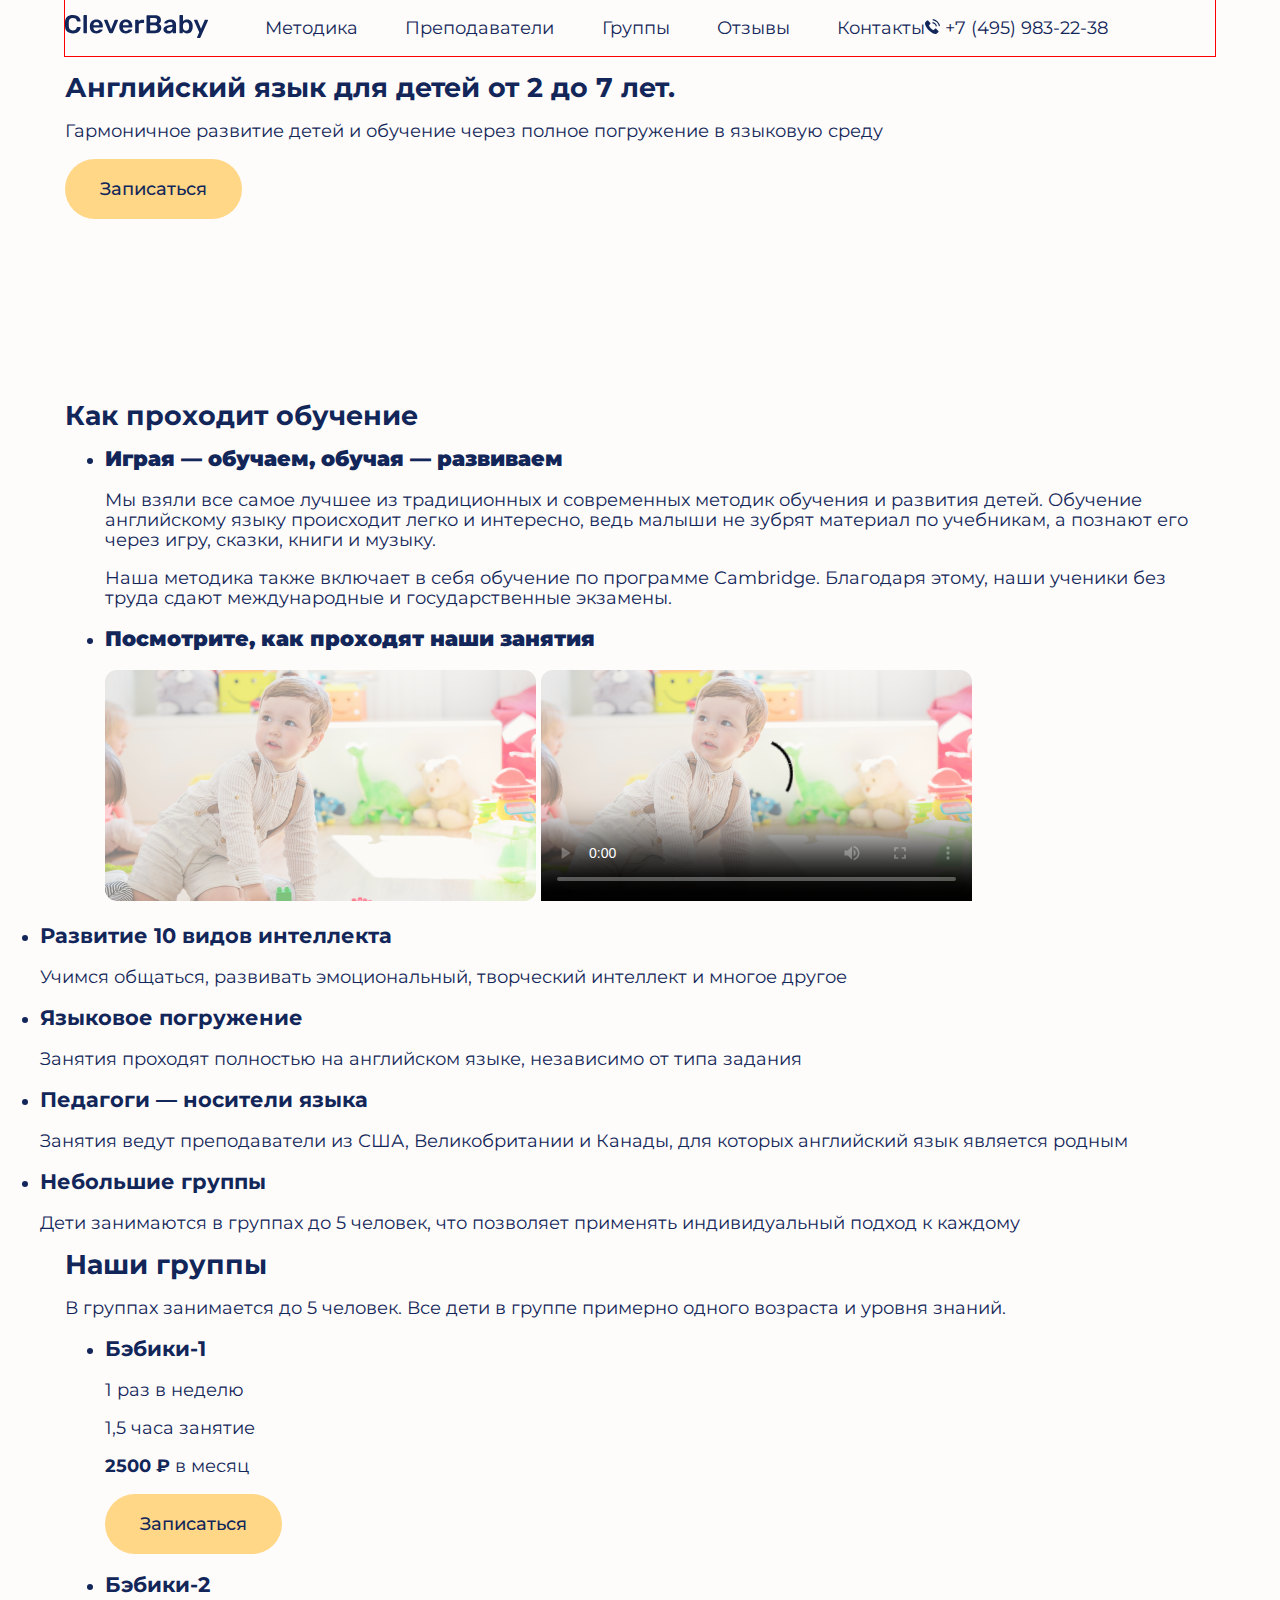
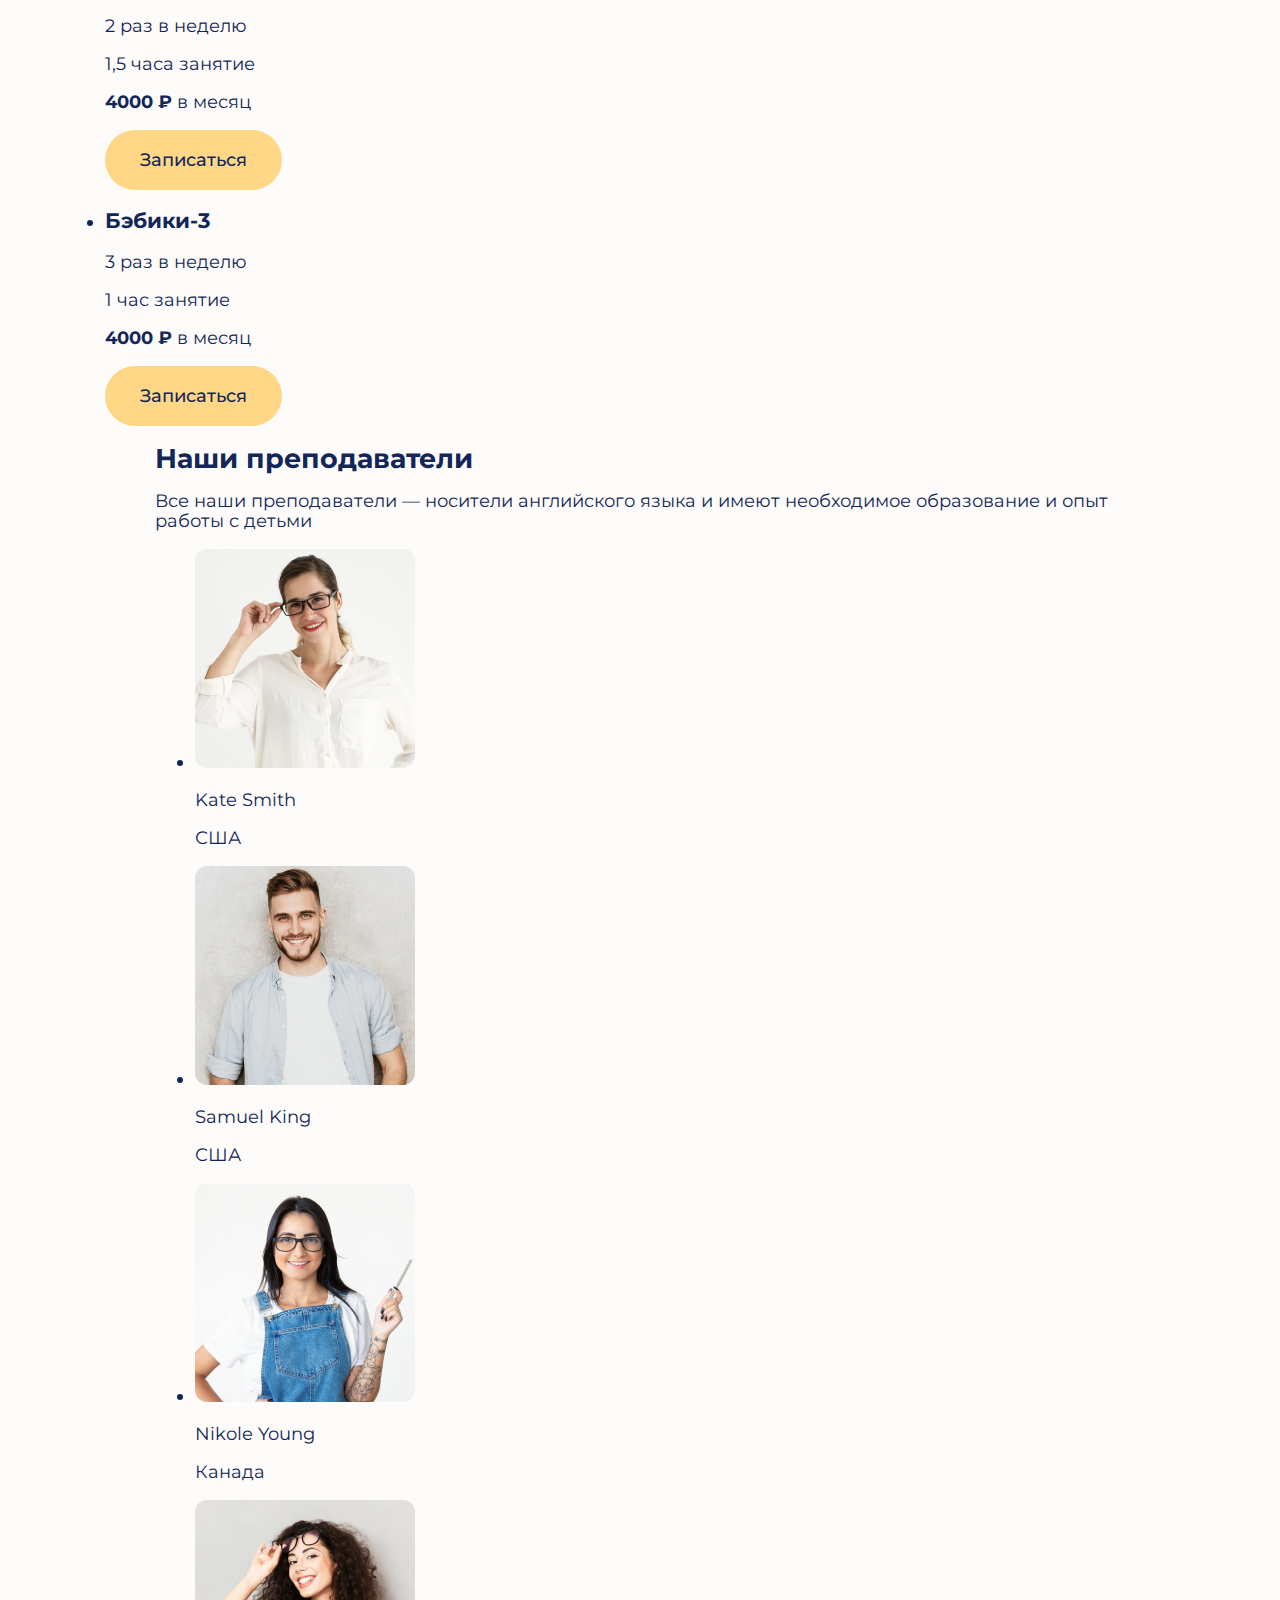
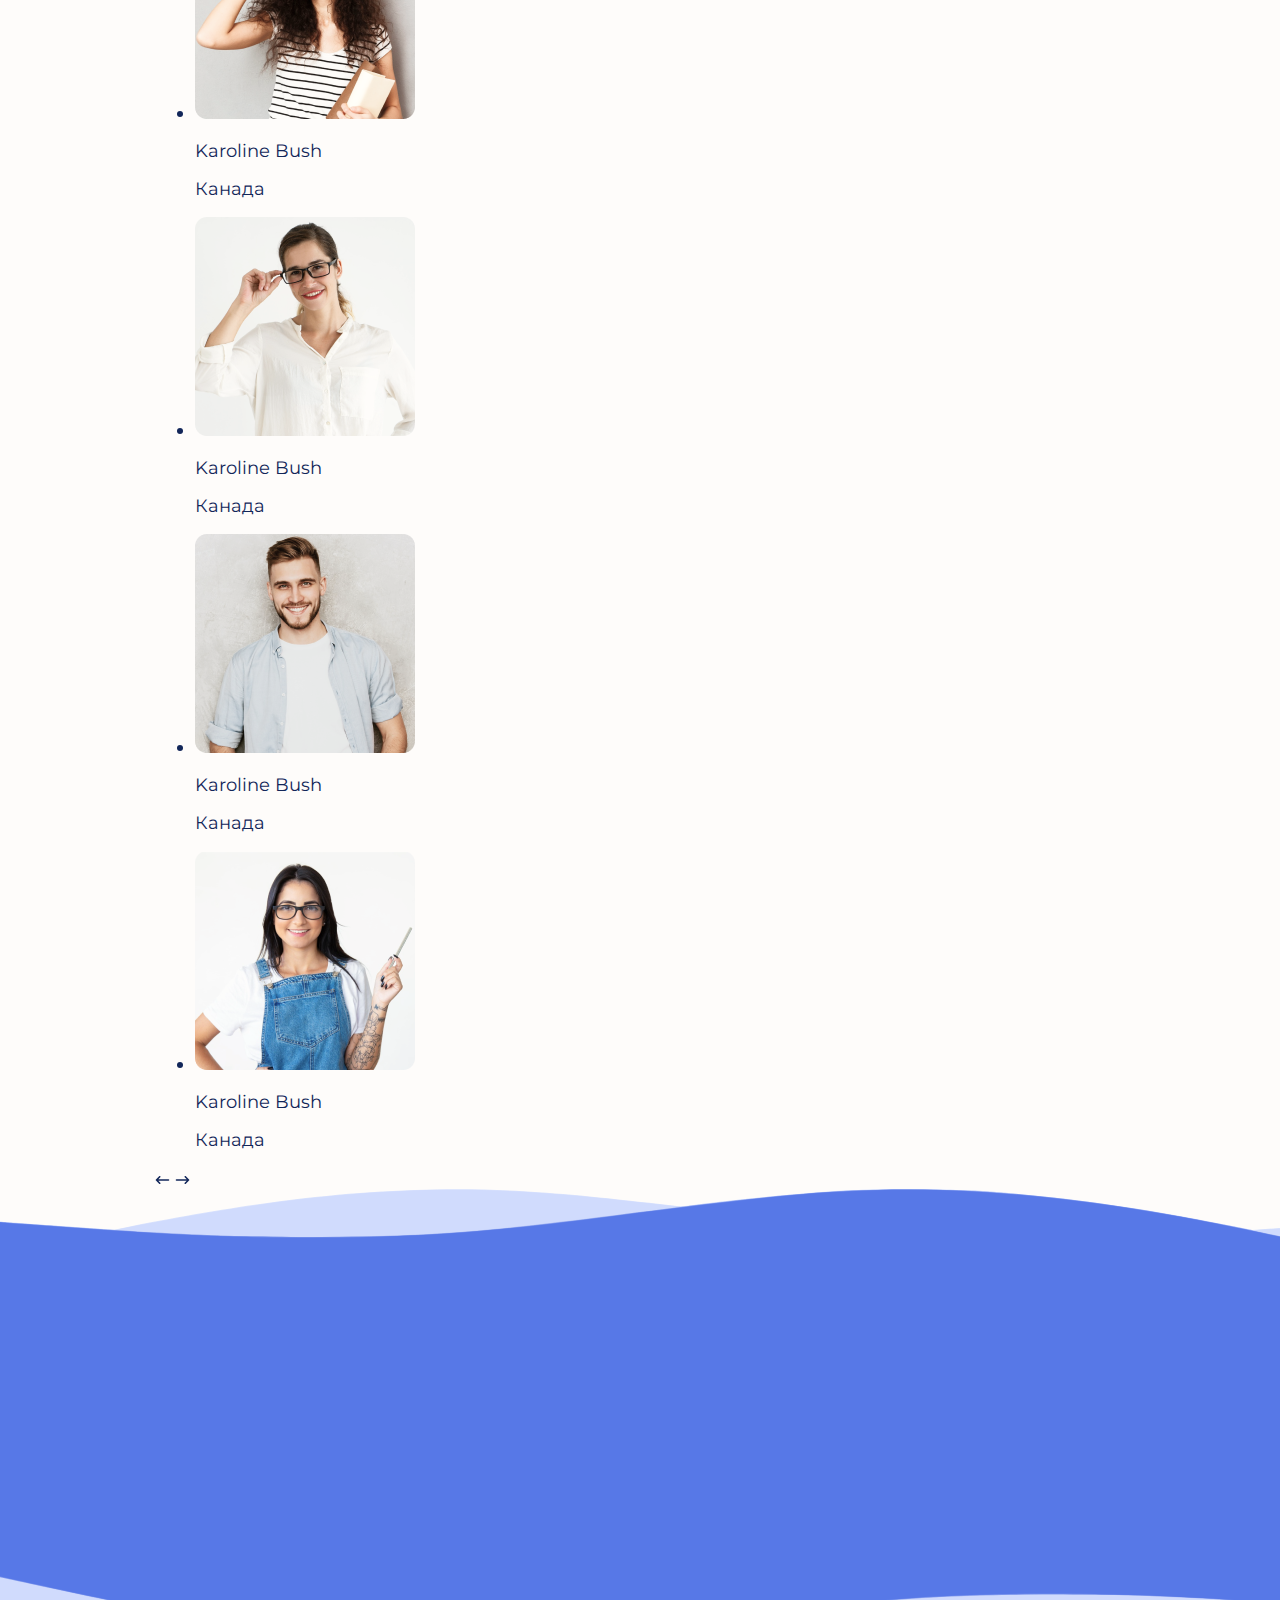
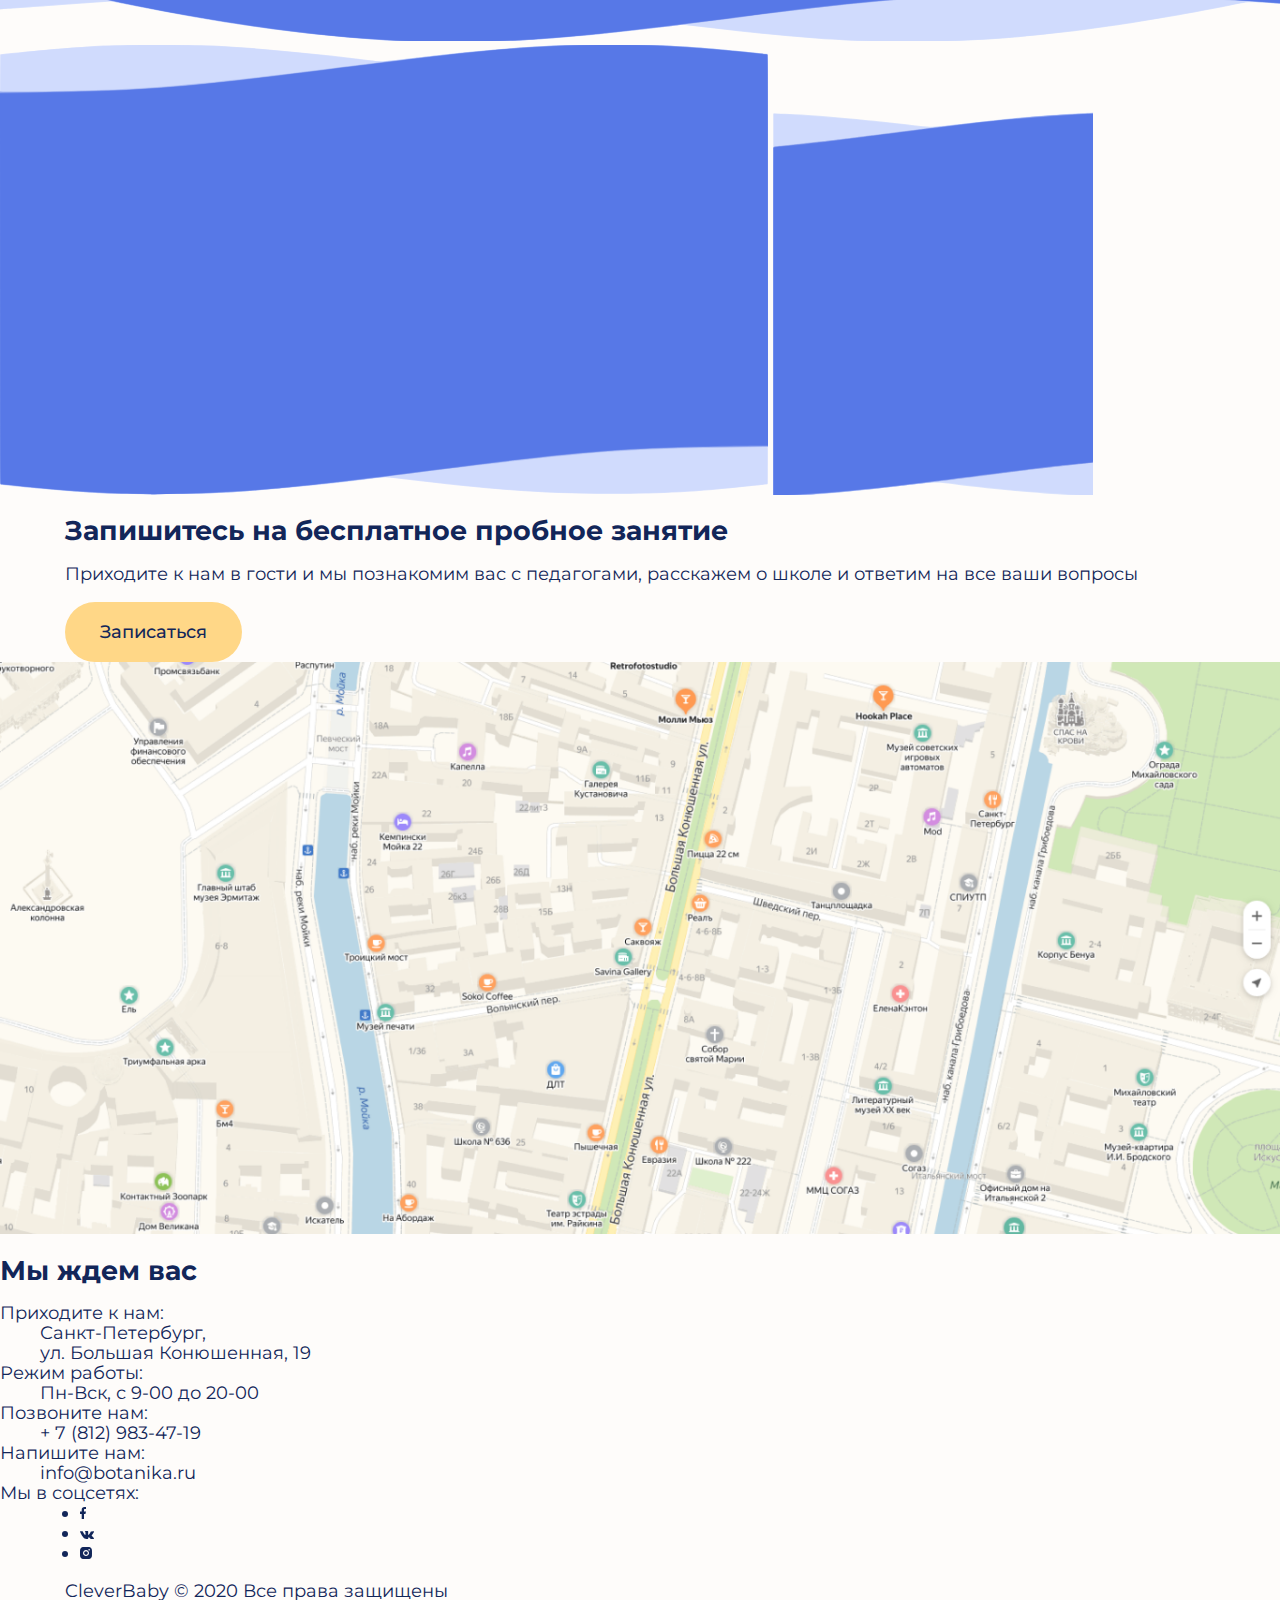
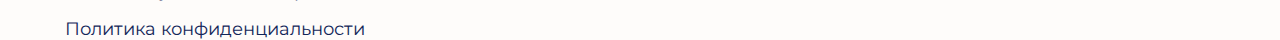
==== commit bd68f0a3: "доделал работу с графикой" ====
--- a/index.html
+++ b/index.html
@@ -42,7 +42,7 @@
           <symbol id="icon-cross" viewBox="0 0 20 20">
             <path d="M1 1l9 9m9 9l-9-9m0 0l9-9L1 19" stroke="#122947" stroke-width="2"></path>
           </symbol>
-          <symbol id="fb" viewBox="0 0 6 12">
+          <symbol id="facebook" viewBox="0 0 6 12">
             <path
               d="M4 6.9H5.42857L6 4.5H4V3.3C4 2.682 4 2.1 5.14286 2.1H6V0.0840001C5.81371 0.0582001 5.11029 0 4.36743 0C2.816 0 1.71429 0.9942 1.71429 2.82V4.5H0V6.9H1.71429V12H4V6.9Z"
               fill="#122659"></path>
@@ -240,22 +240,22 @@
                     <div class="teachers-block-slider">
                         <ul class="teachers-list">
                             <li class="teachers-item">
-                                <img src="" alt="Kate Smith" class="teachers-item-image" width="220" height="219">
+                                <img src="img/teacher1@1x.png" alt="Kate Smith" class="teachers-item-image" width="220" height="219">
                                 <p class="teachers-item-name">Kate Smith</p>
                                 <p class="teachers-item-city">США</p>
                             </li>
                             <li class="teachers-item" >
-                                <img src="" alt="Samuel King" class="teachers-item-image" width="220" height="219">
+                                <img src="img/teacher2@1x.png" alt="Samuel King" class="teachers-item-image" width="220" height="219">
                                 <p class="teachers-item-name">Samuel King</p>
                                 <p class="teachers-item-city">США</p>
                             </li>
                             <li class="teachers-item">
-                                <img src="" alt="Nikole Young" class="teachers-item-image" width="220" height="219">
+                                <img src="img/teacher3@1x.png" alt="Nikole Young" class="teachers-item-image" width="220" height="219">
                                 <p class="teachers-item-name">Nikole Young</p>
                                 <p class="teachers-item-city">Канада</p>
                             </li>
                             <li class="teachers-item">
-                                <img src="" alt="Karoline Bush" class="teachers-item-image" width="220" height="219">
+                                <img src="img/teacher4@1x.png" alt="Karoline Bush" class="teachers-item-image" width="220" height="219">
                                 <p class="teachers-item-name">Karoline Bush</p>
                                 <p class="teachers-item-city">Канада</p>
                             </li>
@@ -263,17 +263,17 @@
                             <!-- Повторы для демонстрации работы слайдера -->
 
                             <li class="teachers-item-hide">
-                                <img src="" alt="Karoline Bush" class="teachers-item-image" width="220" height="219">
+                                <img src="img/teacher1@1x.png" alt="Karoline Bush" class="teachers-item-image" width="220" height="219">
                                 <p class="teachers-item-name">Karoline Bush</p>
                                 <p class="teachers-item-city">Канада</p>
                             </li>
                             <li class="teachers-item-hide">
-                                <img src="" alt="Karoline Bush" class="teachers-item-image" width="220" height="219">
+                                <img src="img/teacher2@1x.png" alt="Karoline Bush" class="teachers-item-image" width="220" height="219">
                                 <p class="teachers-item-name">Karoline Bush</p>
                                 <p class="teachers-item-city">Канада</p>
                             </li>
                             <li class="teachers-item-hide">
-                                <img src="" alt="Karoline Bush" class="teachers-item-image" width="220" height="219">
+                                <img src="img/teacher3@1x.png" alt="Karoline Bush" class="teachers-item-image" width="220" height="219">
                                 <p class="teachers-item-name">Karoline Bush</p>
                                 <p class="teachers-item-city">Канада</p>
                             </li>
@@ -281,18 +281,99 @@
                     </div>
                     
                     <div class="teachers-nav">
-                        <button class="teachers-button previous" type="button">
-                            <img src="img/arrow-left.svg" alt="Стрелка влево" width="15">
-                        </button>
-                        <button class="teachers-button next" type="button">
-                            <img src="img/arrow-right.svg" alt="Стрелка вправо" width="15">
-                        </button>
+                        <a class="teachers-prev previous">
+                            <svg width="15" height="8">
+                                <use xlink:href="#left"></use>
+                            </svg> 
+                        </a>
+                        <a class="teachers-next next">
+                            <svg width="15" height="8">
+                                <use xlink:href="#right"></use>
+                              </svg>
+                        </a>
                     </div>
                 </div>
             </div>
         </section>
 
         <section class="trial-lesson">
+
+            <svg class="banner__background-desktop" width="1366" height="453" version="1.1" viewBox="0 0 1366 453"
+        preserveAspectRatio="none">
+        <g transform="translate(-1.1899 1.1899)">
+          <path
+            d="m404 452.37c-85.088-4.6504-164.34-15.03-262-34.317l-29.5-5.8256-52.5 3.8498c-28.875 2.1174-54.188 3.8652-56.25 3.8842l-3.75 0.03438v-387.66l5.25 0.40548c2.8875 0.22301 28.875 2.0961 57.75 4.1623l52.5 3.7569 8.5-1.8447c31.08-6.745 92.684-17.586 132-23.229 68.227-9.7926 121.73-14.264 182.5-15.252 63.195-1.0269 119.07 2.4877 211.84 13.326l31.844 3.7202 14.156-1.7286c50.216-6.1319 90.119-10.147 132.66-13.347 33.821-2.5446 129.56-2.5398 162.5 0.00818 77.95 6.03 146.58 15.662 232.5 32.628l29.5 5.8256 52.5-3.8498c28.875-2.1174 54.188-3.8653 56.25-3.8842l3.75-0.034375v387.66l-5.25-0.40548c-2.8875-0.22301-28.875-2.0961-57.75-4.1623-51.902-3.7141-52.591-3.7372-60.5-2.026-31.973 6.9175-93.14 17.693-132.5 23.343-68.227 9.7926-121.73 14.264-182.5 15.252-63.195 1.027-119.07-2.4877-211.84-13.326l-31.844-3.7202-14.156 1.7281c-97.403 11.891-136.92 14.79-206.16 15.126-29.15 0.14135-55.925 0.0971-59.5-0.0983z"
+            fill="#dae3fd"></path>
+          <path
+            d="m407.5 452.33c-85.627-4.1241-172.44-15.544-273.49-35.975l-22.487-4.5468-50.513 3.5907c-27.782 1.9749-52.876 3.8498-55.763 4.1664l-5.25 0.57569v-387.73l115.5 8.4447 25.299-4.9614c74.039-14.52 141.28-24.567 199.7-29.842 103.23-9.3197 184.19-7.0493 316.25 8.8688 18.983 2.2882 25.604 2.7333 30.5 2.0503 47.958-6.6892 123.93-13.773 172.25-16.061 31.254-1.4799 101.85-0.66393 131.5 1.5198 77.449 5.7049 153.23 16.462 240.99 34.205l22.486 4.5468 50.514-3.5907c27.782-1.9749 52.876-3.8498 55.763-4.1664l5.25-0.57569v387.73l-115.5-8.4448-25.299 4.9614c-74.038 14.52-141.28 24.567-199.7 29.842-103.23 9.3197-184.19 7.0493-316.25-8.8688-18.975-2.2872-25.606-2.7332-30.5-2.0513-46.572 6.4885-122.34 13.62-169.65 15.967-18.019 0.89404-85.449 1.1229-101.6 0.34487z"
+            fill="#d0dbfd"></path>
+          <path
+            d="m411.5 452.34c-108.42-5.1413-200.83-18.859-362.5-53.812-24.475-5.2914-45.512-9.873-46.75-10.181l-2.25-0.56066v-354.78h3.3678c1.8523 0 28.065 1.7718 58.25 3.9374 121.77 8.7361 203.31 11.84 280.38 10.673 92.963-1.4077 146.39-5.4895 258-19.711 146.79-18.704 199.81-24.17 262-27.004 28.066-1.2794 94.369-0.68541 120 1.075 81.009 5.5639 155.22 15.954 253 35.419 29.957 5.9638 118.57 24.73 128.75 27.268l2.25 0.56066v354.78h-3.3678c-1.8523 0-28.065-1.7718-58.25-3.9374-121.95-8.749-203.31-11.841-280.63-10.666-96.51 1.4667-148.48 5.6095-276.75 22.062-161.02 20.653-220.56 25.761-295.5 25.35-18.7-0.10248-36.7-0.31438-40-0.47086z"
+            fill="#b5c4f7"></path>
+          <path
+            d="m415.5 452.38c-104.2-4.194-200.56-18.332-360.91-52.952-29.103-6.2833-53.29-11.424-53.75-11.424s-0.83556-79.875-0.83556-177.5c0-171.96 0.057696-177.5 1.8477-177.5 1.0163 0 23.613 1.5817 50.216 3.5149 128.95 9.3706 199.17 12.106 285.94 11.139 99.93-1.1145 146.54-4.7299 279-21.641 120.52-15.386 166.81-20.31 227.5-24.194 29.693-1.9004 108.88-1.6016 139.5 0.52633 100.28 6.9696 180.67 19.549 327.41 51.231 29.103 6.2833 53.29 11.424 53.75 11.424 0.4596 0 0.8356 79.875 0.8356 177.5 0 171.96-0.058 177.5-1.8477 177.5-1.0163 0-23.613-1.5817-50.216-3.5149-128.52-9.3396-199.09-12.097-285.44-11.156-100.82 1.0998-147.28 4.7316-283.5 22.16-114.47 14.646-162.27 19.725-221.5 23.535-16.416 1.0559-91.885 2.0009-108 1.3523z"
+            fill="#95aaf1"></path>
+          <path
+            d="m410 451.98c-67.371-2.9956-140.41-11.402-218-25.09-30.348-5.3541-91.823-17.793-146.5-29.642l-45-9.7524-0.25276-177.25c-0.13902-97.487 0.088795-177.25 0.50625-177.25 0.41746 0 28.656 2.0031 62.753 4.4513 60.503 4.3442 94.361 6.4744 136.99 8.619 11.55 0.58101 52.725 1.3103 91.5 1.6207 126.81 1.0151 179.2-2.5186 335.5-22.633 142.74-18.369 193.1-23.054 265-24.653 78.58-1.7475 176.67 7.2091 281.5 25.703 30.348 5.3541 91.823 17.793 146.5 29.642l45 9.7524 0.2528 177.25c0.139 97.487-0.0888 177.25-0.5063 177.25-0.4174 0-28.656-2.0091-62.753-4.4647-59.702-4.2996-92.188-6.3394-136.99-8.6017-11.55-0.58317-52.725-1.3143-91.5-1.6246-126.81-1.0151-179.2 2.5186-335.5 22.633-115.69 14.888-160.2 19.576-219 23.072-24.202 1.4388-86.52 1.9896-109.5 0.96781z"
+            fill="#6d8aea"></path>
+          <path
+            d="m432 452.32c-87.928-1.7671-193.97-15.187-311.12-39.371-27.898-5.7595-116.61-24.784-119.13-25.549-1.6581-0.50275-1.75-9.8252-1.75-177.47v-176.94l5.25 0.54467c9.3571 0.97076 116.49 8.4112 143.25 9.9487 80.156 4.6056 151.44 6.1616 212.89 4.6468 85.153-2.0994 135.82-6.2344 241.11-19.676 167.51-21.384 206.22-25.219 276.63-27.403 103.58-3.2128 223.24 9.5418 365.99 39.012 27.898 5.7595 116.61 24.784 119.13 25.549 1.6581 0.50275 1.75 9.8252 1.75 177.47v176.94l-5.25-0.54444c-12.12-1.2569-119.03-8.5726-152.25-10.418-77.557-4.3086-148.39-5.7141-208-4.127-82.608 2.1995-133.54 6.4167-237 19.625-136.04 17.368-170.93 21.256-223.65 24.926-22.012 1.5323-79.834 3.6473-89.849 3.2864-3.025-0.10899-11.125-0.31121-18-0.44938z"
+            fill="#5778e7"></path>
+        </g>
+      </svg>
+      <svg class="banner__background-tablet" width="768" height="450" version="1.1" viewBox="0 0 768 450"
+        preserveAspectRatio="none">
+        <g transform="translate(0 -.66202)">
+          <path
+            d="m98.5 448.89c-26.159-1.415-92.867-7.2276-97.25-8.4738-0.99502-0.28294-1.25-44.218-1.25-215.39 0-118.27 0.18208-215.03 0.40462-215.03 0.22254 0 6.5672-0.68326 14.099-1.5184 19.824-2.1979 54.02-5.1808 76.496-6.6725 25.066-1.6637 109.06-1.6678 134.5-0.0066114 41.346 2.6996 88.293 7.1468 130.5 12.362l25.5 3.1507 14-1.6962c103.73-12.568 157.76-16.179 229.45-15.335 45.762 0.53847 67.79 1.7261 108.05 5.8255 11.275 1.1481 23.65 2.3807 27.5 2.7392l7 0.65171 0.25228 215.25c0.13876 118.39 0.0844 215.25-0.12085 215.25-0.20522 0-8.4188 0.87773-18.252 1.9505-53.295 5.8141-84.398 7.4964-138.88 7.5114-67.009 0.0184-112.2-3.2002-211.1-15.035l-14.101-1.6874-25.399 3.0893c-52.438 6.3782-102.75 10.934-145.4 13.167-21.978 1.1504-94.01 1.0864-116-0.10312z"
+            fill="#dae2fd"></path>
+          <path
+            d="m101 448.97c-25.816-1.4197-87.448-6.7908-97.752-8.5188l-3.2523-0.54542 0.25229-214.69 0.25229-214.69 15.5-1.7244c49.746-5.5344 93.864-8.0262 142-8.0203 59.254 0.0072834 108.99 3.3829 188.49 12.792 15.944 1.8872 31.568 3.4312 34.72 3.4312s16.657-1.3362 30.011-2.9693c40.186-4.9145 84.901-9.2069 125.78-12.074 24.954-1.7501 97.506-2.3578 124.5-1.0428 30.987 1.5095 89.644 6.421 103.25 8.6457l3.2523 0.53167-0.25228 214.69-0.25229 214.69-15.5 1.7244c-49.746 5.5344-93.864 8.0262-142 8.0203-59.254-7e-3 -108.99-3.3829-188.49-12.792-15.944-1.8872-31.568-3.4312-34.72-3.4312s-16.657 1.3362-30.011 2.9693c-39.937 4.8841-83.618 9.0838-125.78 12.093-19.695 1.4057-109.55 2.035-130 0.91045z"
+            fill="#d0dbfd"></path>
+          <path
+            d="m104.5 448.92c-27.642-1.3457-82.216-5.9465-100.25-8.4514l-4.25-0.59033v-392.88l28.25-0.0098c35.203-0.012138 85.885-1.5426 116.75-3.5255 46.554-2.9908 97.733-8.4005 193.5-20.453 113.97-14.344 163.96-19.324 221-22.017 39.775-1.878 93.255-1.0772 136 2.0365 15.405 1.1222 62.808 5.6495 68.75 6.5662l3.75 0.57851v392.52l-49.25 0.60737c-78.693 0.97049-127.43 4.2661-211.25 14.284-15.95 1.9064-33.5 3.9297-39 4.4961-5.5 0.56647-21.7 2.5709-36 4.4542s-29.825 3.8882-34.5 4.4552c-94.031 11.405-137.93 15.577-189.5 18.012-23.827 1.125-80.079 1.0783-104-0.0862z"
+            fill="#b6c6f8"></path>
+          <path
+            d="m106.5 448.9c-24.047-1.1278-55.204-3.5722-82-6.4333-12.65-1.3507-23.338-2.4584-23.75-2.4618s-0.75-88.42-0.75-196.48v-196.48l2.821 0.56421c3.6756 0.73512 103.22-1.3556 127.18-2.671 52.369-2.8756 106.8-8.5563 215-22.437 195.81-25.121 275.36-28.11 398.5-14.972 12.65 1.3496 23.338 2.4566 23.75 2.4599 0.4125 0.00331 0.74805 88.319 0.74566 196.26l-4e-3 196.25-41.746 0.292c-98.089 0.6861-146.93 4.6638-303.25 24.697-107.66 13.798-158.95 18.869-217.5 21.502-25.12 1.1298-73.934 1.0852-99-0.0904z"
+            fill="#a7b9f4"></path>
+          <path
+            d="m110 448.9c-25.016-1.0813-56.748-3.5016-84.5-6.4452-12.65-1.3417-23.562-2.4422-24.25-2.4456-0.99573-0.00479-1.25-39.876-1.25-196.01v-196l21.75-0.0077c26.511-0.009483 84.902-1.6 110.75-3.0168 45.926-2.5172 97.325-7.7152 178.5-18.052 148.39-18.895 189.97-23.12 255-25.911 54.815-2.3525 112.94-0.19975 176.5 6.5371 12.65 1.3408 23.562 2.4405 24.25 2.4438 0.99573 0.0047875 1.25 39.876 1.25 196.01v196l-21.75 0.0145c-31.507 0.021-89.846 1.7421-118.75 3.5033-46.178 2.8137-87.568 7.0571-166.5 17.07-68.651 8.7084-110.57 13.861-133 16.348-87.572 9.7094-153.81 12.736-218 9.9614z"
+            fill="#94a9f1"></path>
+          <path
+            d="m117 449.01c-26.837-1.089-59.664-3.4791-89.829-6.5403-13.381-1.358-24.969-2.469-25.75-2.469-1.2228 0-1.4208-27.282-1.4208-195.85v-195.85l49.25-0.61374c89.827-1.1194 135.19-4.5946 251.75-19.286 95.233-12.003 121.06-15.17 145.5-17.841 115.52-12.627 191.92-13.413 294.33-3.0305 13.381 1.3567 24.969 2.4668 25.75 2.4668 1.2228 0 1.4208 27.282 1.4208 195.84v195.84l-50.25 0.61822c-88.415 1.0878-134.46 4.6298-250.75 19.289-154.15 19.432-188.94 23.161-246 26.368-25.759 1.448-80.508 1.9979-104 1.0447z"
+            fill="#6d8aea"></path>
+          <path
+            d="m122 448.91c-34.178-1.0707-72.515-3.9682-115-8.6916l-6.5-0.72267-0.25251-195.13-0.25251-195.13 36.753-0.6421c111.69-1.9513 149.75-5.0738 305.75-25.082 71.661-9.1909 107.14-13.35 140.5-16.47 99.688-9.3245 176.29-8.5699 278 2.7384l6.5 0.72267 0.50502 390.5-10.253 0.0138c-5.6389 8e-3 -30.053 0.46035-54.253 1.0061-90.536 2.0419-130.66 5.574-278 24.471-96.222 12.341-136.03 16.673-183.65 19.989-21.176 1.4741-78.933 3.6235-89.849 3.3436-3.025-0.0776-16.525-0.48641-30-0.90855z"
+            fill="#5778e7"></path>
+        </g>
+      </svg>
+      <svg class="banner__background-mobile" width="320" height="384" viewBox="0 0 320 384" preserveAspectRatio="none">
+        <g transform="translate(.50847 1.6949)">
+          <path
+            d="m0 192.5v-191.5h7.5386c19.705 0 72.956 4.468 120.46 10.107 14.025 1.6649 27.3 3.0386 29.5 3.0528 2.2 0.01415 13.9-1.1304 26-2.5435 40.653-4.7475 47.907-5.5163 71.5-7.5768 19.248-1.6811 55.801-4.0127 63.25-4.0346 1.6606-0.00488 1.75 9.786 1.75 191.65v191.65l-17.75-0.69179c-27.971-1.0901-80.418-5.8109-118.61-10.676-20.231-2.5772-21.885-2.5603-47.643 0.48457-37.364 4.4168-46.91 5.4298-71 7.5337-19.248 1.6811-55.801 4.0127-63.25 4.0346-1.6606 0.00488-1.75-9.7786-1.75-191.49z"
+            fill="#dae3fc"></path>
+          <path
+            d="m0 192.49v-191.68l10.75 0.65045c26.451 1.6005 66.825 4.7192 78.25 6.0447 6.875 0.79754 17.675 1.9199 24 2.4941 6.325 0.57423 18.25 1.98 26.5 3.124 13.021 1.8056 16.253 1.9328 24.5 0.96452 42.984-5.0467 54.668-6.3373 77.5-8.5608 14.3-1.3926 34.775-2.9736 45.5-3.5134s22.538-1.187 26.25-1.4381l6.75-0.4566v383.04l-10.25-0.63026c-28.891-1.7765-67.667-4.7469-78.75-6.0326-6.875-0.79756-17.675-1.9212-24-2.497-6.325-0.57579-18.226-1.9773-26.446-3.1144-8.812-1.219-17.02-1.8258-20-1.4785-73.92 8.6148-110.82 12.151-136.55 13.088-9.075 0.33033-18.188 0.84355-20.25 1.1405l-3.75 0.5399z"
+            fill="#d0dbfd"></path>
+          <path
+            d="m0 209.06v-174.97l3.25-0.47856c3.6154-0.53236 38.15-4.3723 46.75-5.1982 3.025-0.2905 13.825-1.6097 24-2.9315 43.109-5.6003 66.545-8.5455 83-10.431 9.625-1.1027 26.95-3.1218 38.5-4.4868 41.073-4.8542 78.84-8.1636 103.5-9.0693 9.075-0.33331 17.512-0.81473 18.75-1.0698l2.25-0.46381v349.95l-3.25 0.47856c-3.5068 0.51636-37.735 4.3277-46.75 5.2056-3.025 0.2946-14.05 1.6352-24.5 2.9792-10.45 1.3439-29.35 3.776-42 5.4046-12.65 1.6286-29.075 3.6504-36.5 4.4928s-24.75 2.8603-38.5 4.4843c-45.496 5.3733-81.946 8.6114-107.5 9.55-9.075 0.33331-17.512 0.81474-18.75 1.0698l-2.25 0.46381z"
+            fill="#b8c7f7"></path>
+          <path
+            d="m0 208.5c0-95.975 0.35482-174.5 0.7885-174.5 2.695 0 60.826-6.7141 87.212-10.073 122.72-15.622 172.17-20.808 214.75-22.525l17.25-0.69561v174.65c0 139.05-0.25481 174.65-1.25 174.66-0.6875 5e-3 -6.875 0.66537-13.75 1.4675-6.875 0.80213-19.025 2.1477-27 2.9901-7.975 0.84244-28.675 3.3503-46 5.573-29.678 3.8076-57.994 7.321-96 11.912-51.328 6.2001-107.62 11.008-129.25 11.039l-6.75 0.00967z"
+            fill="#a7b9f4"></path>
+          <path
+            d="m0 208.5c0-154.04 0.17496-174.5 1.4922-174.5 0.82072 0 13.758-1.3384 28.75-2.9743 25.807-2.816 37.888-4.2933 102.26-12.504 84.326-10.757 154.24-17.494 181.75-17.517l5.75-0.0046469v174.5c0 151.91-0.18803 174.5-1.4526 174.5-3.0703 0-57.17 6.0695-80.047 8.9806-13.2 1.6797-36.15 4.6014-51 6.4928-85.983 10.951-154.25 17.527-181.96 17.527h-5.5386z"
+            fill="#93a8f0"></path>
+          <path
+            d="m0 208.65v-174.35l13.25-1.1853c7.2875-0.65193 22.7-2.323 34.25-3.7136 11.55-1.3905 26.175-3.1513 32.5-3.9129 6.325-0.76153 27.25-3.4061 46.5-5.8768 65.44-8.3992 102.98-12.616 134-15.054 20.29-1.5944 51.449-3.5578 56.461-3.5578h3.0386v348.7l-13.25 1.1978c-11.749 1.062-23.672 2.4219-66.75 7.6128-6.325 0.76217-27.25 3.4018-46.5 5.8659-58.229 7.4534-94.862 11.661-127 14.587-11.974 1.0901-57.999 4.0243-63.25 4.0323l-3.25 0.00496z"
+            fill="#6e8aea"></path>
+          <path
+            d="m0 209.15v-173.94l2.3155-0.58116c1.2735-0.31964 8.136-1.0297 15.25-1.578 7.114-0.54824 19.684-1.8738 27.934-2.9457s17.7-2.2286 21-2.5704c5.8568-0.60665 25.61-3.1119 64-8.1172 10.45-1.3625 20.8-2.6708 23-2.9073 2.2-0.23658 13-1.5584 24-2.9374 41.867-5.2485 87.547-9.4155 132.25-12.064l10.25-0.60728v347.87l-2.3155 0.58116c-1.2735 0.31964-8.136 1.0297-15.25 1.578s-19.684 1.8738-27.934 2.9457c-8.25 1.0719-17.7 2.2286-21 2.5704-6.2347 0.64579-31.318 3.8373-64 8.1433-10.45 1.3768-20.8 2.6969-23 2.9334-2.2 0.23657-13 1.5466-24 2.9113-42.717 5.2993-87.845 9.407-132.25 12.038l-10.25 0.60728z"
+            fill="#5778e7"></path>
+        </g>
+      </svg>
+
+
             <div class="content-container">
                 <div class="trial-lesson-block">
                     <h2 class="trial-lesson-heading">Запишитесь на бесплатное пробное занятие</h2>
@@ -303,7 +384,8 @@
         </section>
 
         <section class="map">
-            <img src="img/map.jpg" alt="Карта" class="map-image" width="1366" height="611">
+            <h2 class="visually-hidden">Карта с нашим местоположением</h2>
+            <img src="img/map.png" alt="Карта" class="map-image" width="1366" height="611">
             
                 <div class="contacts">
                     <h2 class="contacts-heading">Мы ждем вас</h2>
@@ -324,9 +406,27 @@
                         <dt>Мы в соцсетях:</dt>
                         <dd>
                             <ul class="contacts-social">
-                                <li class="contacts-social-item"><a href="#" aria-label="Мы в Facebook"></a></li>
-                                <li class="contacts-social-item"><a href="#" aria-label="Мы в VKontakte"></a></li>
-                                <li class="contacts-social-item"><a href="#" aria-label="Мы в Instagram"></a></li>
+                                <li class="contacts-social-item">
+                                    <a href="#" aria-label="Мы в Facebook">
+                                        <svg width="6" height="12">
+                                            <use xlink:href="#facebook"></use>
+                                        </svg>
+                                    </a>
+                                </li>
+                                <li class="contacts-social-item">
+                                    <a href="#" aria-label="Мы в VKontakte">
+                                        <svg width="14" height="8">
+                                            <use xlink:href="#vk"></use>
+                                        </svg>
+                                    </a>
+                                </li>
+                                <li class="contacts-social-item">
+                                    <a href="#" aria-label="Мы в Instagram">
+                                        <svg width="12" height="12">
+                                            <use xlink:href="#instagram"></use>
+                                        </svg>
+                                    </a>
+                                </li>
                             </ul>
                             
                         </dd>
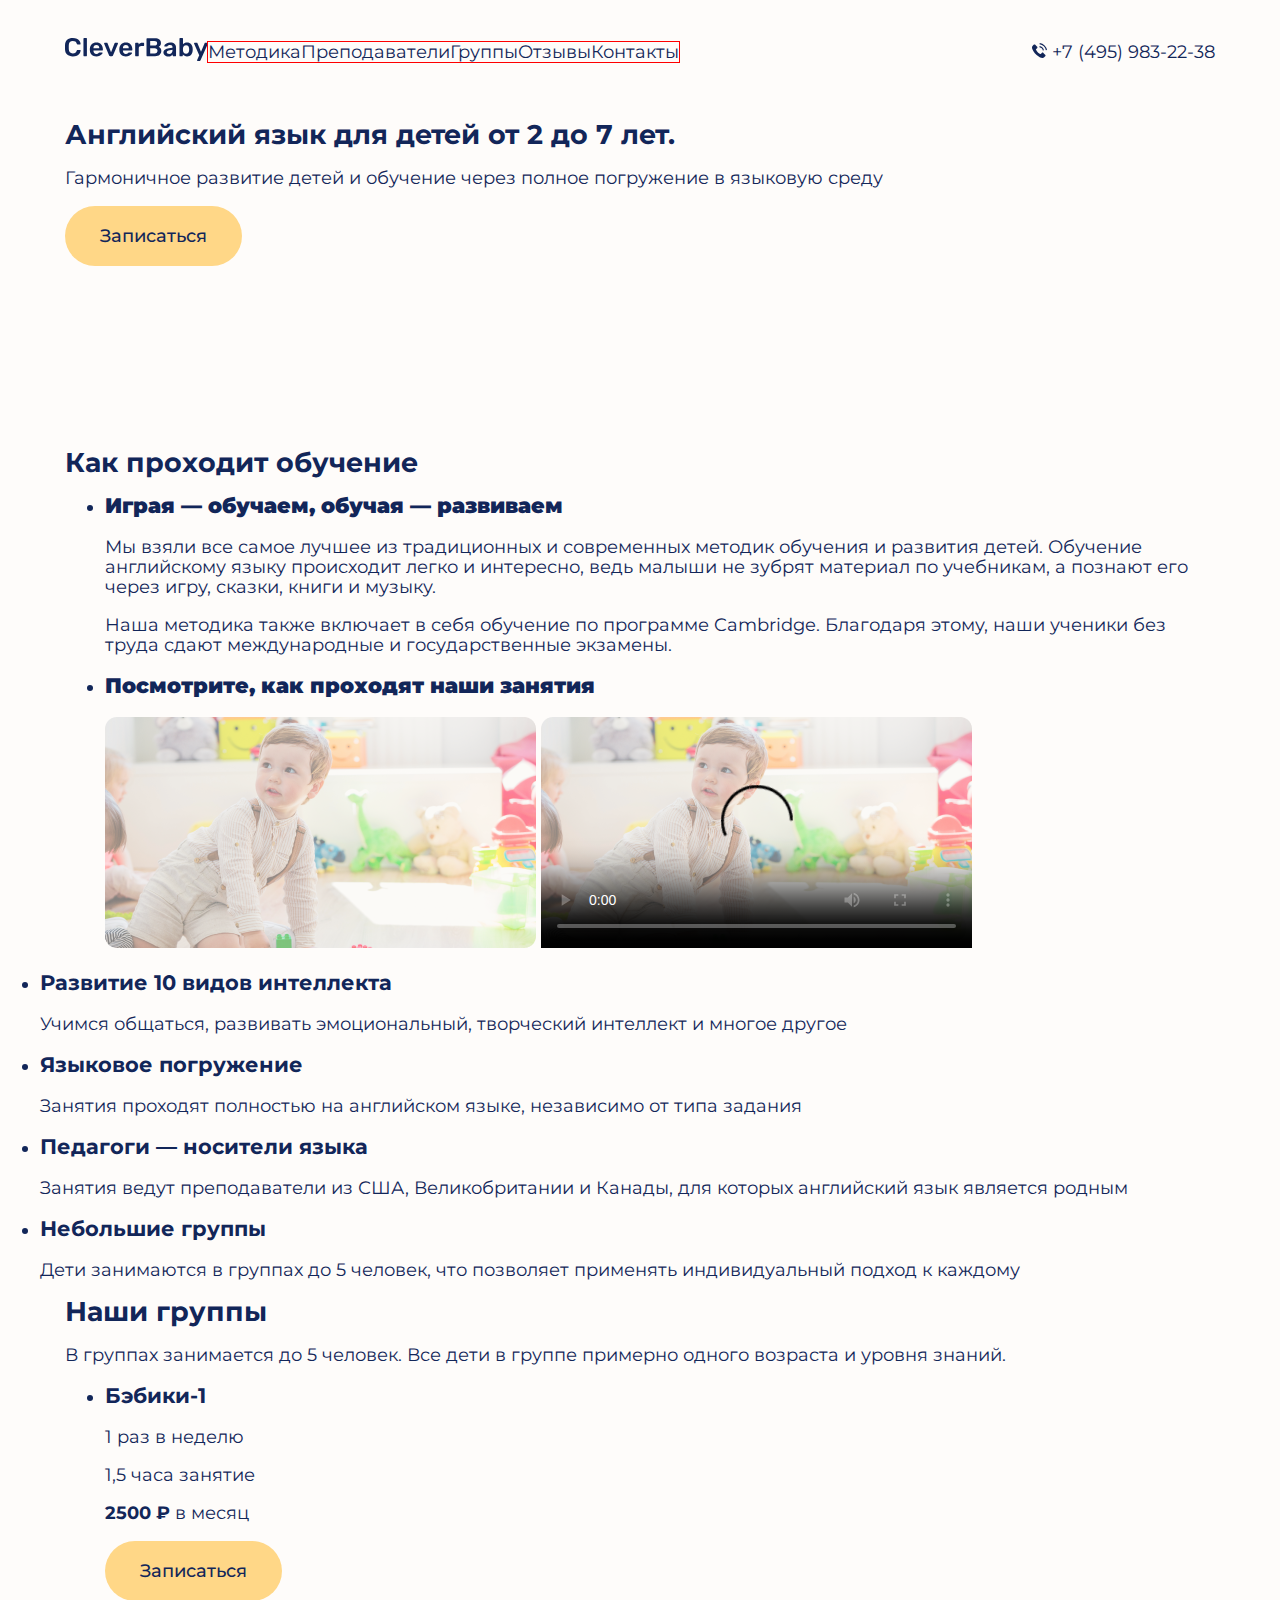
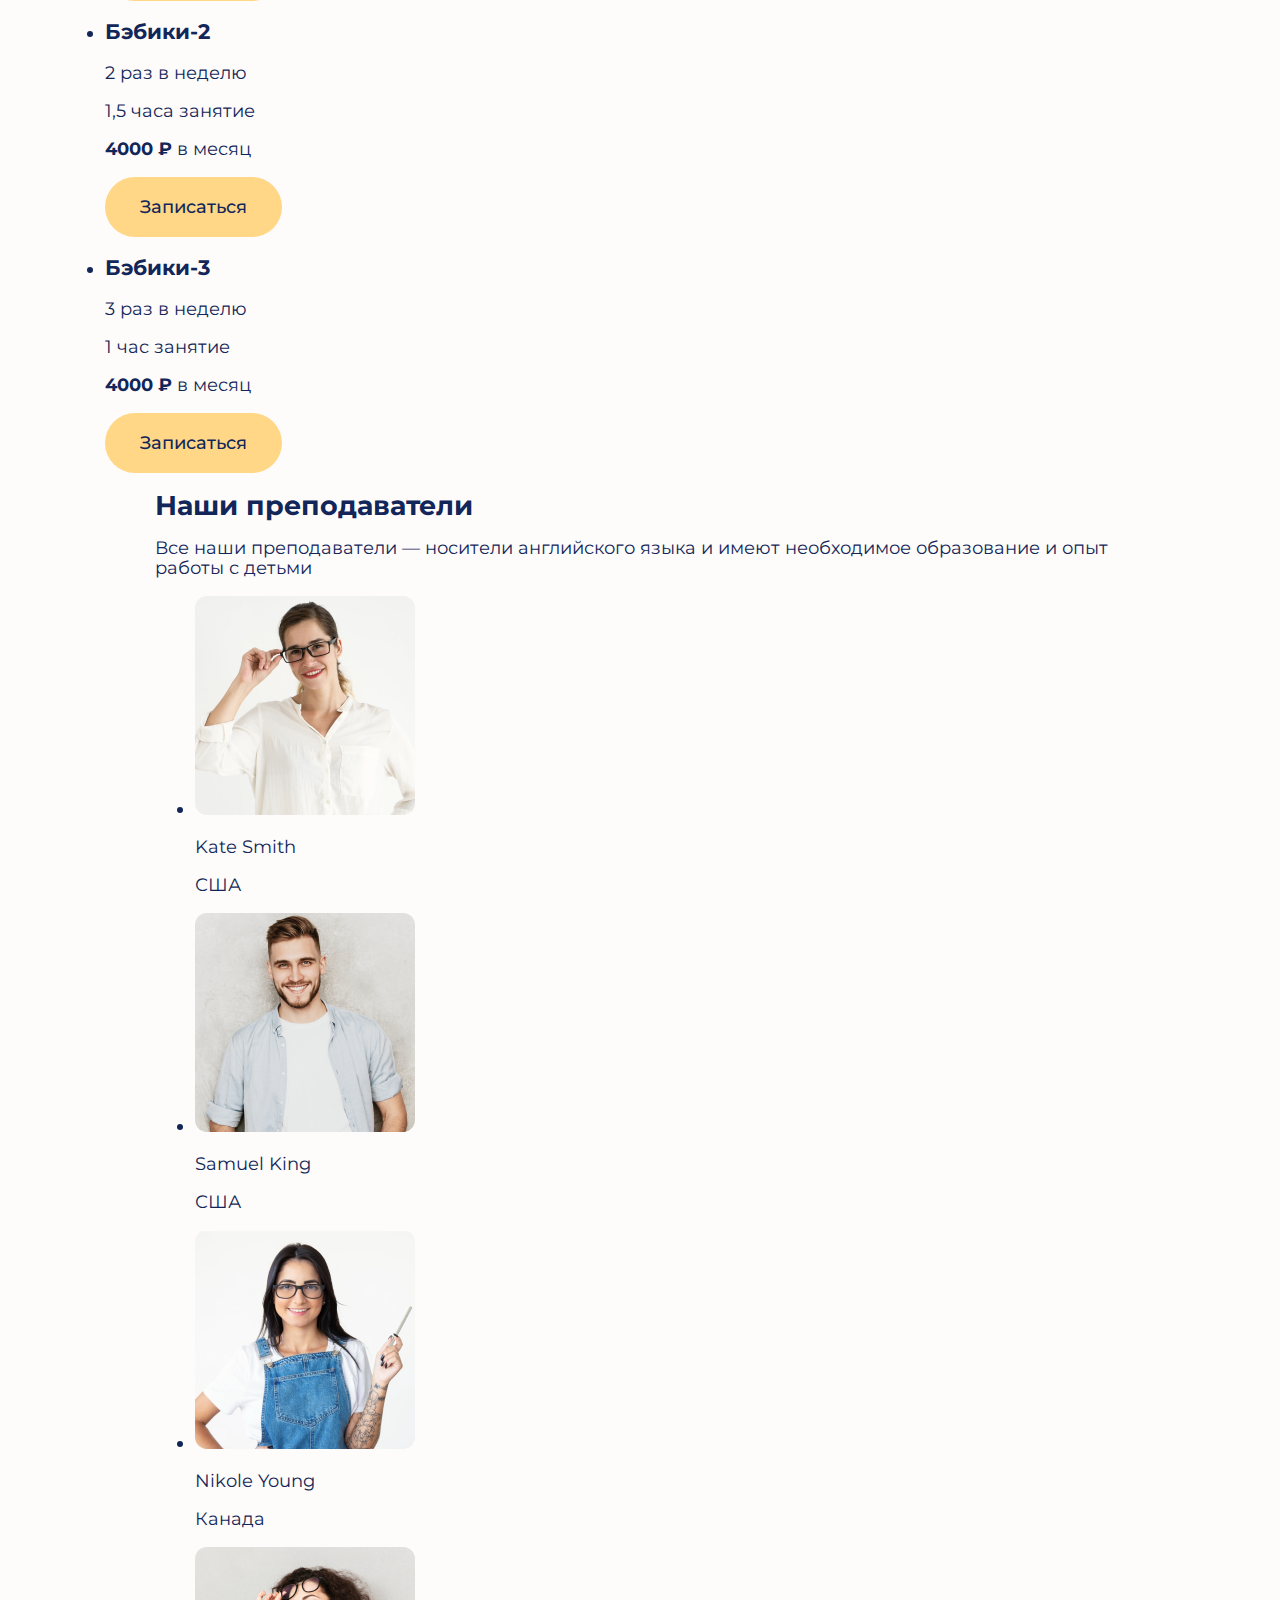
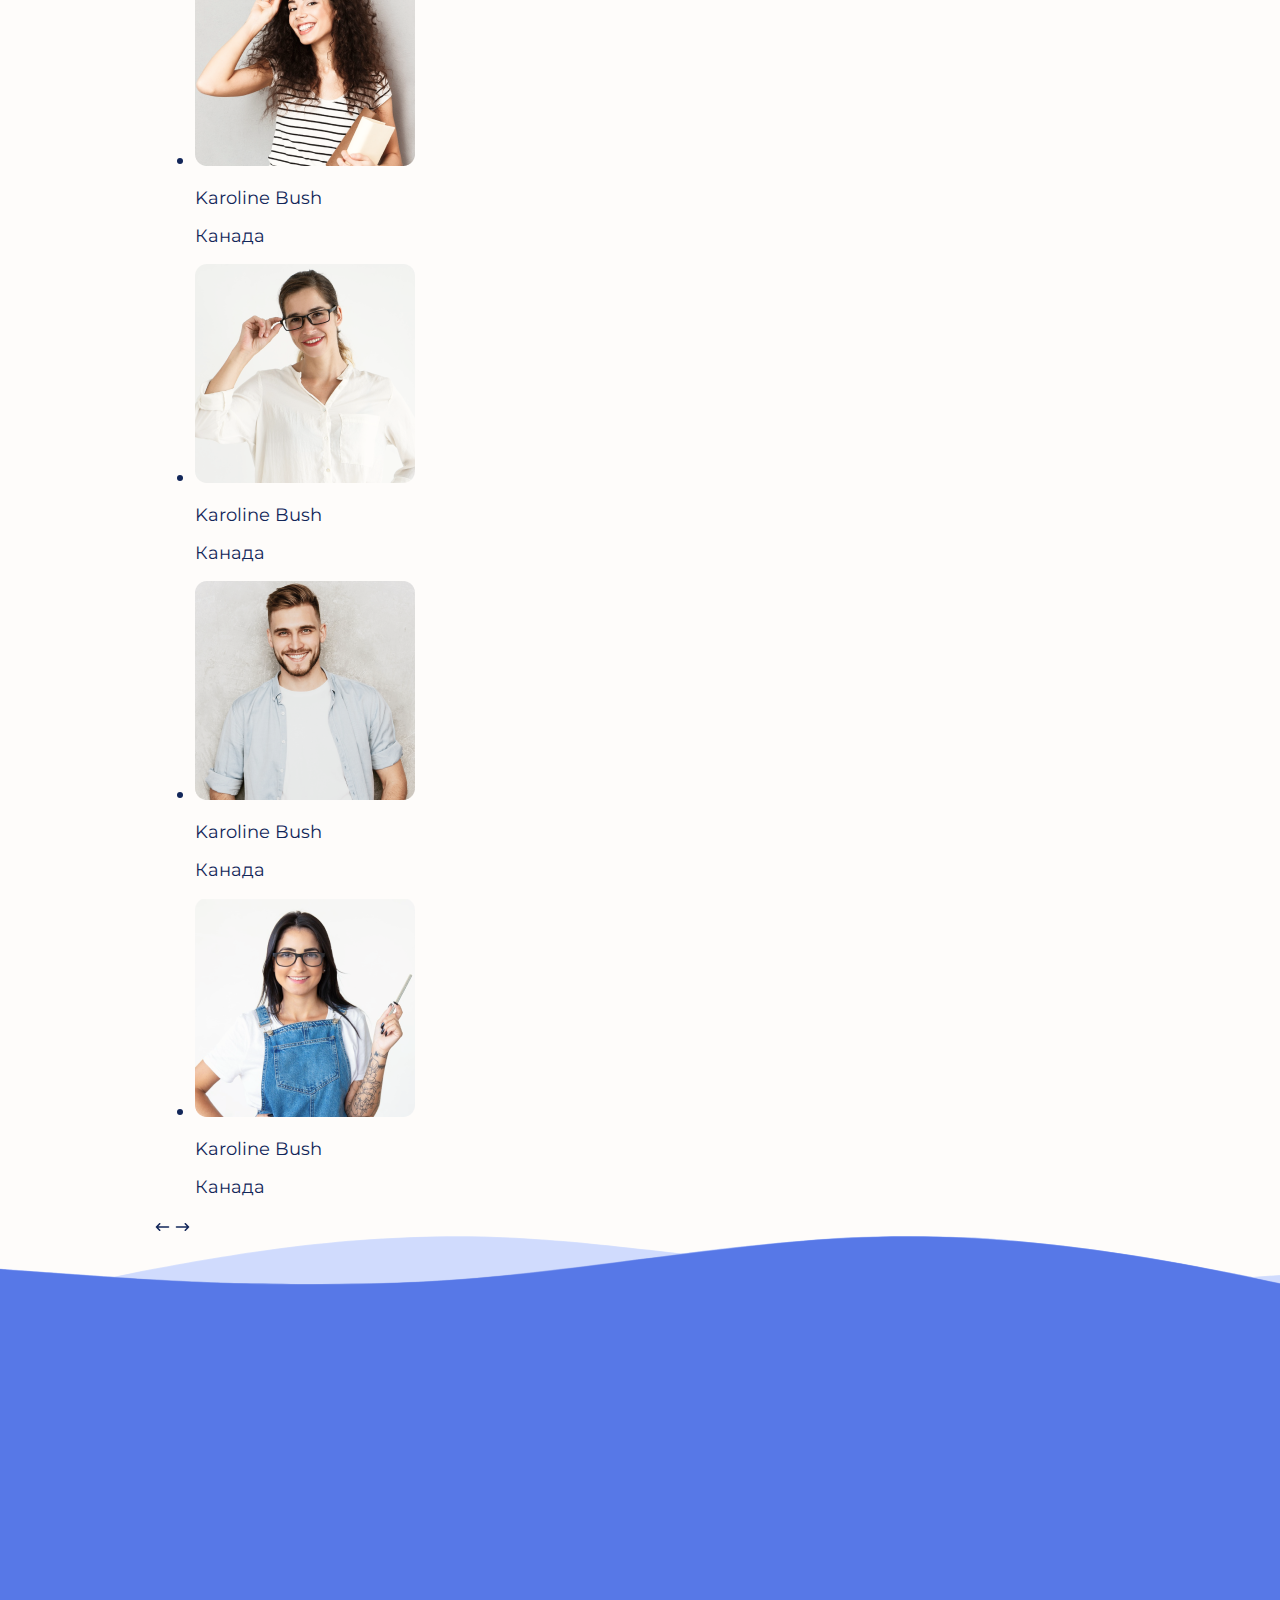
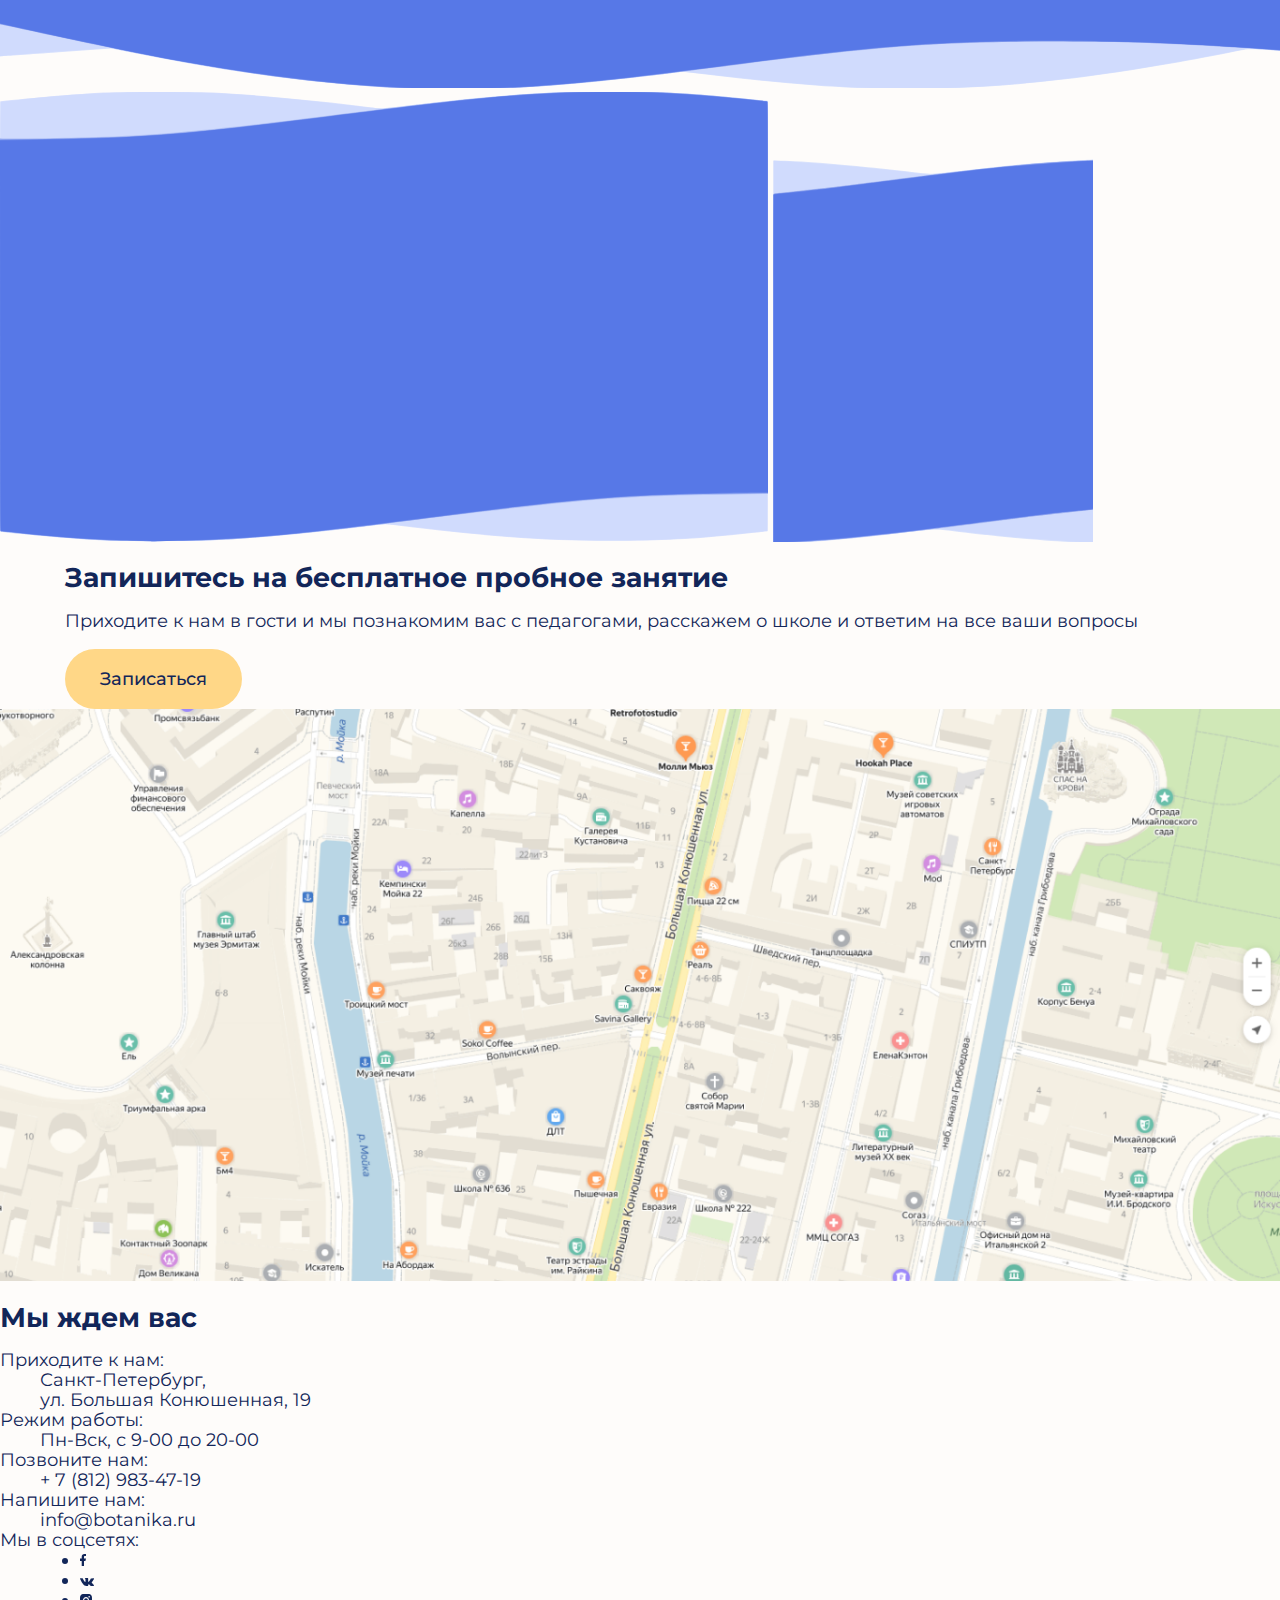
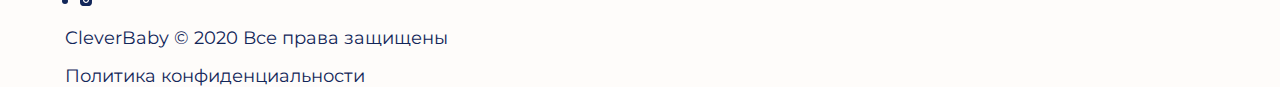
==== commit 872a74ef: "добавил кнопку НАВЕРХ" ====
--- a/index.html
+++ b/index.html
@@ -456,5 +456,14 @@
             </div>
         </footer>
     </main>
+
+    <button class="up-button" type="button">
+        ↑
+        <span class="visually-hidden">Наверх</span>
+      </button>
+      
+      
+      <script src="js/up-button.js"></script>
+
 </body>
 </html>--- a/css/style.css
+++ b/css/style.css
@@ -15,6 +15,7 @@
   }
 html,
 body {
+scroll-behavior: smooth;
   height: 100%;
   width: 100%;
 }
@@ -83,23 +84,62 @@
     
 }
 
+/*Стили для кнопки НАВЕРХ*/
+.up-button {
+    position: fixed;
+    z-index: 1;
+    padding: 0;
+    bottom: 75px;
+    right: 20px;
+    width: 64px;
+    height: 64px;
+    font-size: 36px;
+    font-weight: bold;
+    text-align: center;
+    vertical-align: middle;
+    border: 5px solid;
+    border-radius: 50%;
+    display: none;
+    cursor: pointer;
+    color: #122659;
+    opacity: 0.6;
+    background-color: #FFD787;
+    
+  }
+.up-button:hover{
+    opacity: 1;
+}
+  .shown {
+    display: inline-block;
+  }
+
+
 /* Стили для HEADER*/
 .header-block .header-toggle{
     display:none;
 }
 .header-block{
-    outline: 1px solid red;
-    display: grid;
-    grid-template-columns: 160px 700px 200px;
+    display: flex;
     align-items: center;
+    height:103px;
+    
+    
 }
 .header-block img{
 
 }
 .nav-list{
+    width: 100%;
+    padding-left: 0;
+    outline: 1px solid red;
     display:flex;
     list-style: none;
-    justify-content: space-between;
+    justify-content: space-between;   
 }
-
+.nav-list{
+    
+}
+.header__contacts{
+    margin-left: auto;
+}
 /*font-family: 'Rubik', "Arial", sans-serif;*/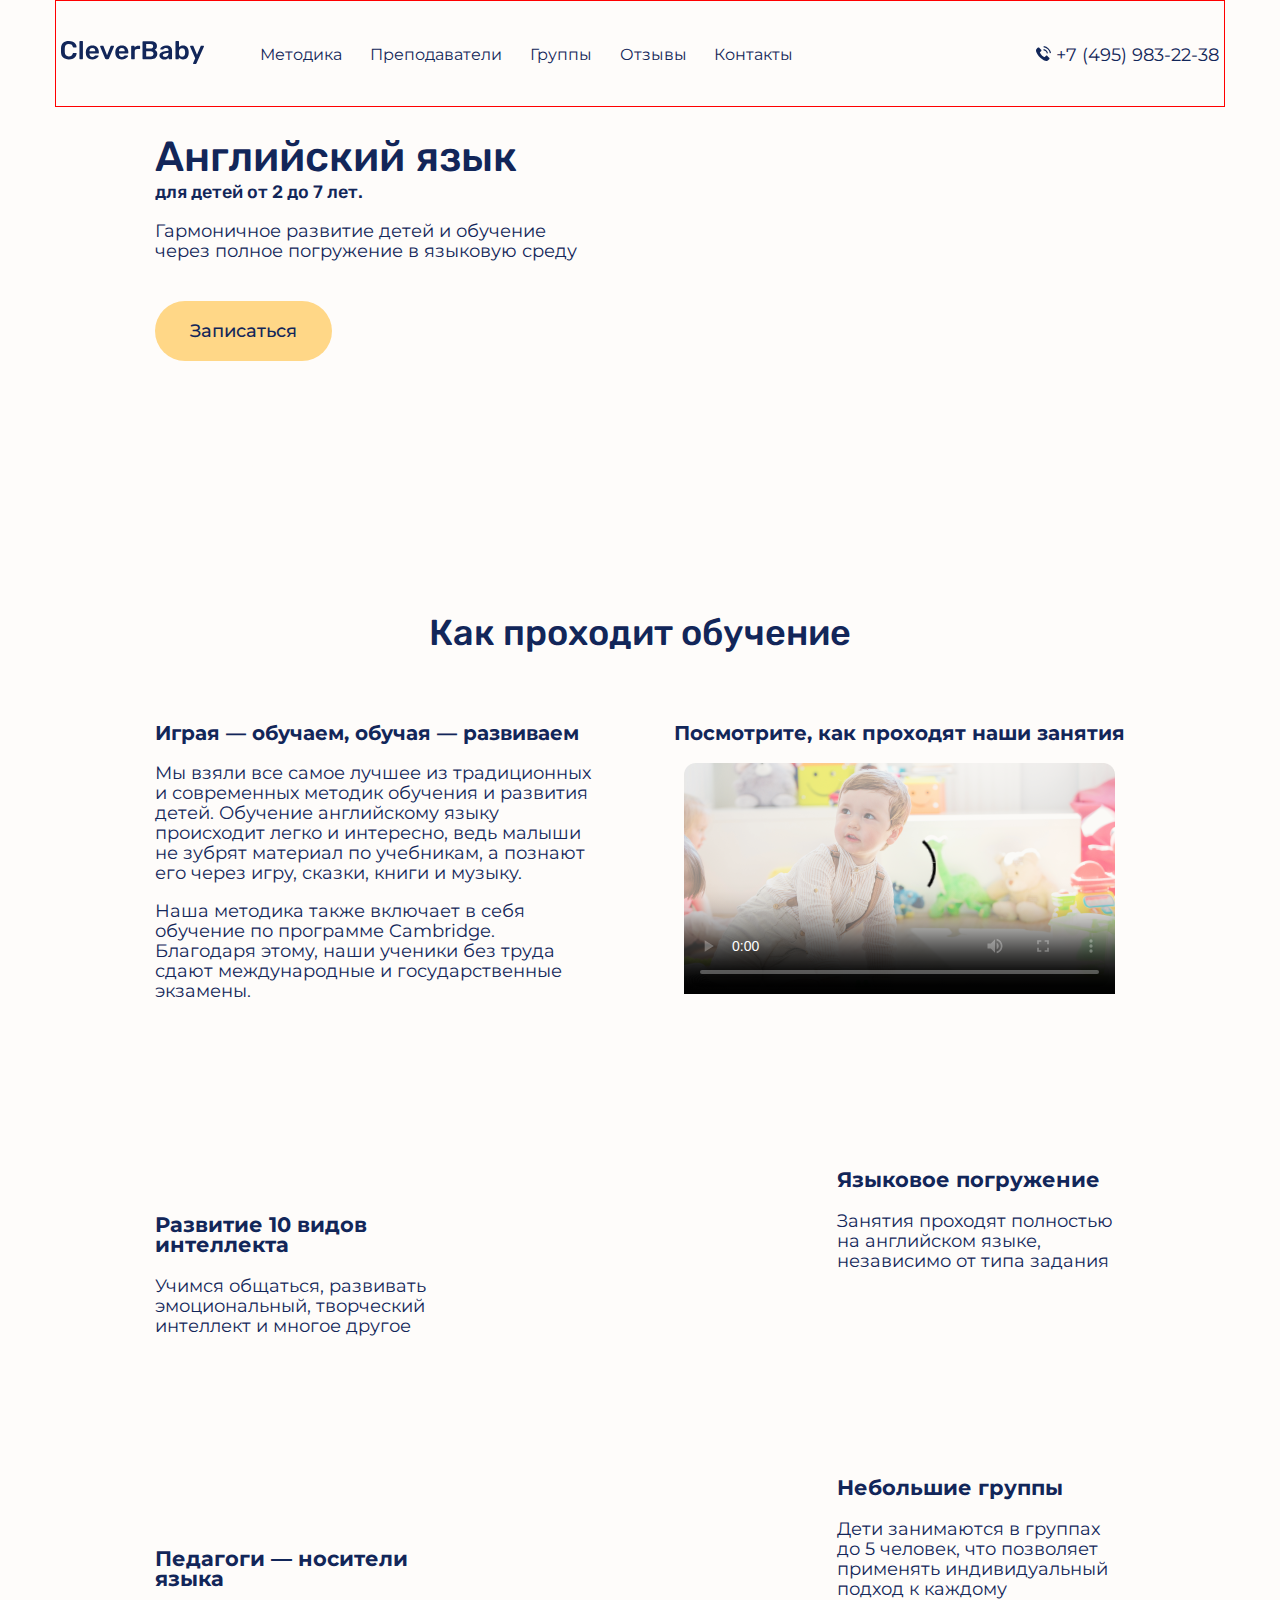
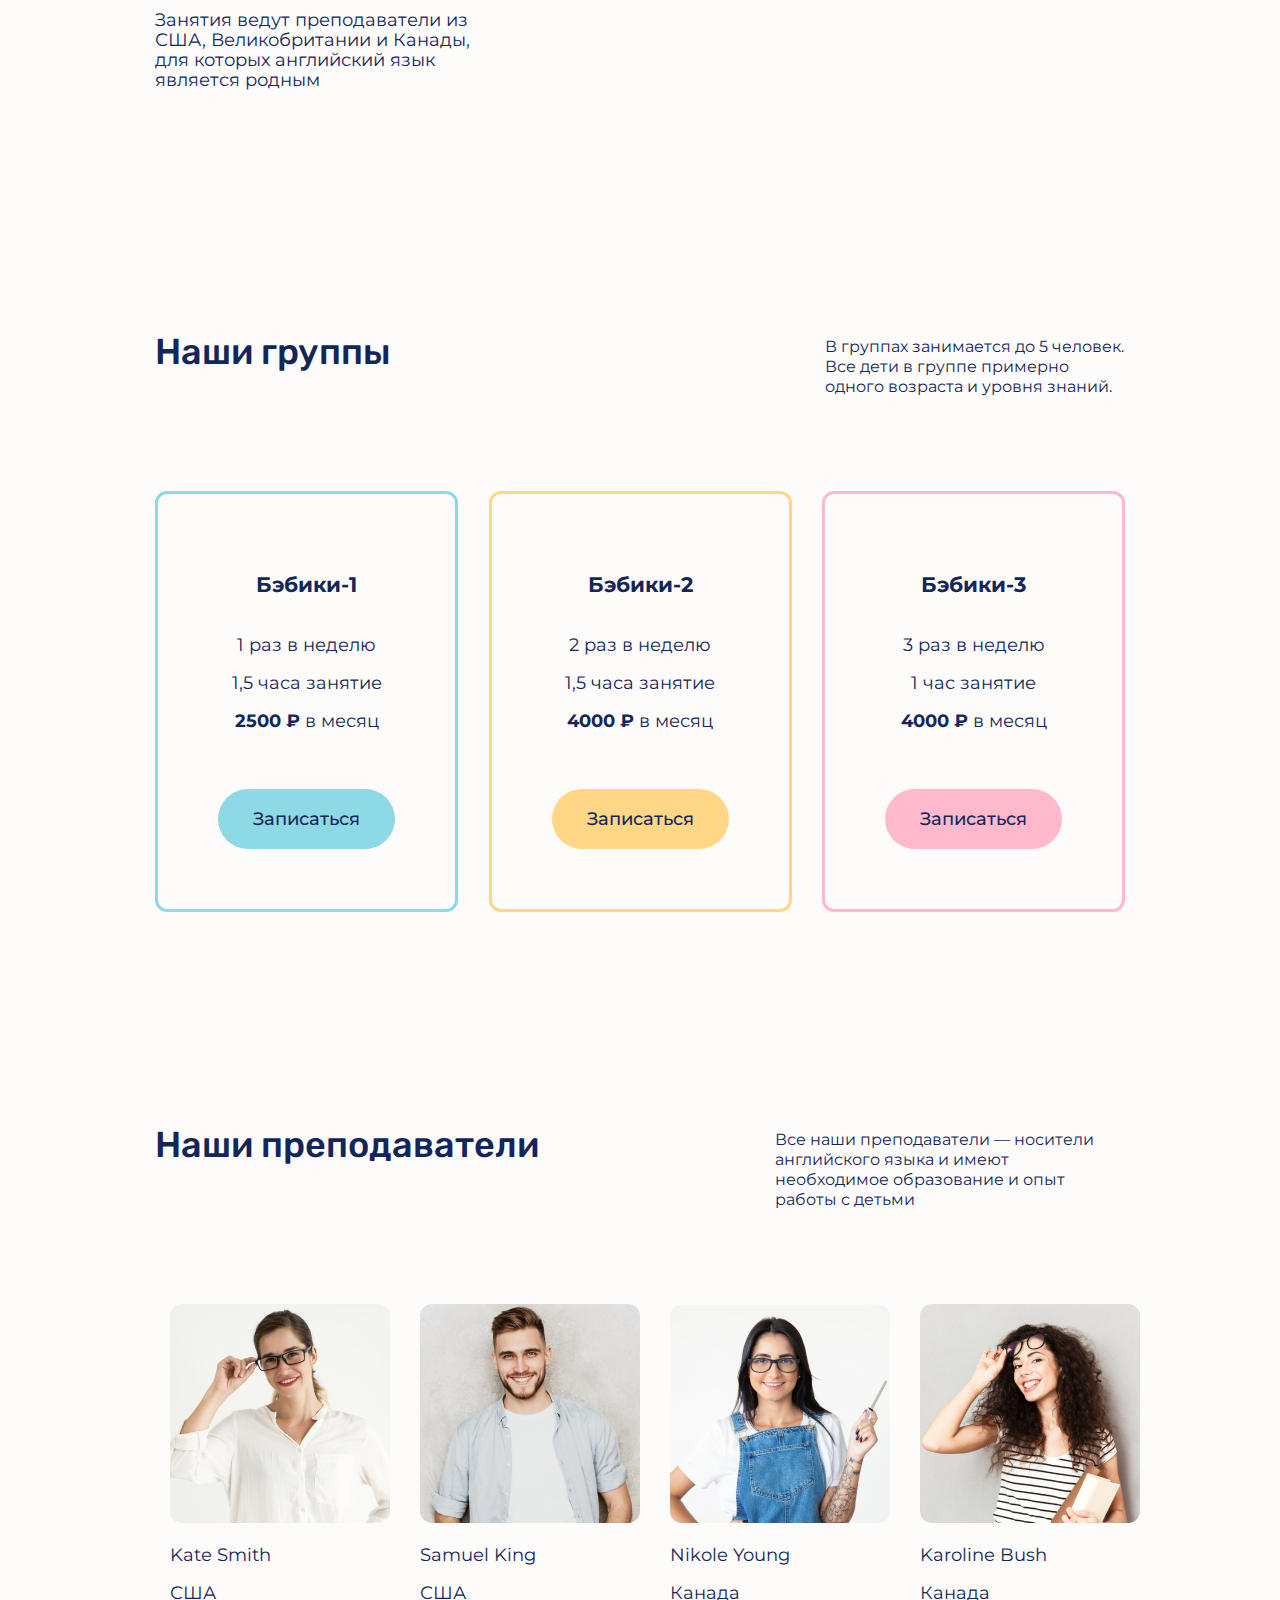
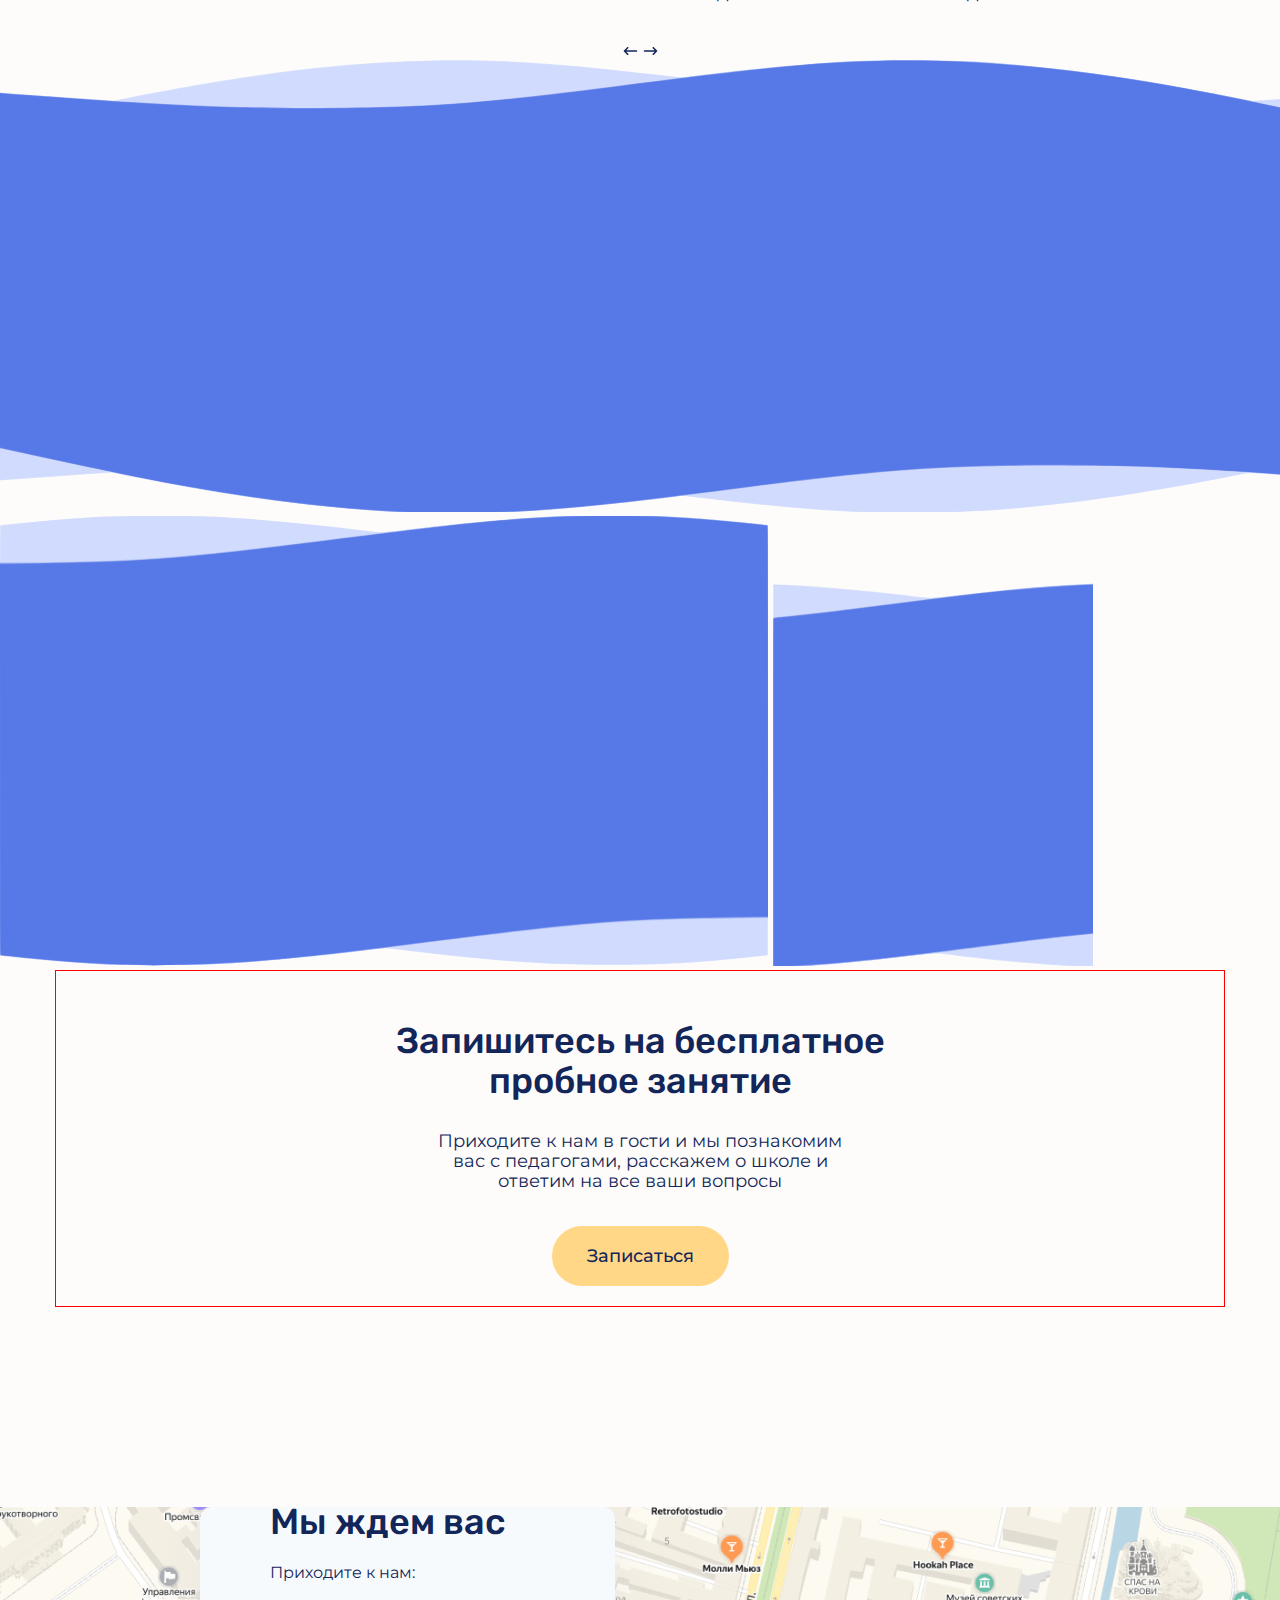
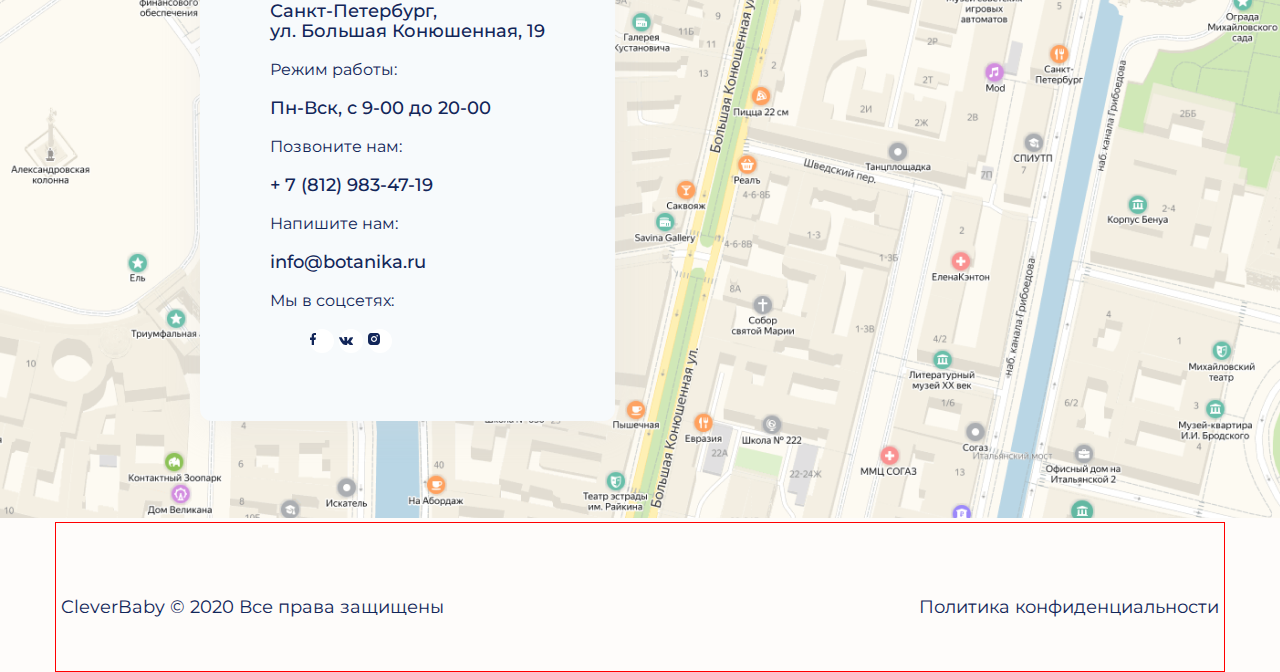
==== commit 958d3868: "Добавил крупные сетки + desktop-first" ====
--- a/index.html
+++ b/index.html
@@ -78,7 +78,7 @@
                     <span class="visually-hidden">Открыть меню</span>
                     <svg width="25" height="14">
                         <use xlink:href="#icon-burger"></use>
-                      </svg>
+                    </svg>
                   </button>
                   <button type="button" id="button-close" class="header-toggle header-toggle-close">
                     <span class="visually-hidden">Закрыть меню</span>
@@ -116,9 +116,10 @@
     <main>
         <h1 class="visually-hidden">Школа английского языка для детей Clever Baby</h1>
         <section class="promo">
-            <div class="content-container">
+            <div class="content-container-small">
                 <div class="promo-block">
-                    <h2 class="promo-heading">Английский язык <span class="promo-subtitle">для детей от 2 до 7 лет.</span></h2>
+                    <h2 class="promo-heading">Английский язык </h2>
+                    <p class="promo-subtitle">для детей от 2 до 7 лет.</p>
                     <p class="promo-text">Гармоничное развитие детей и обучение
                         через полное погружение в языковую среду</p>
                     <a href="#" class="button promo-button">Записаться</a>
@@ -138,21 +139,21 @@
         </section>
 
         <section class="education">
-            <div class="content-container">
+            <div class="content-container-small">
                 <h2 class="education-heading">Как проходит обучение</h2>
                 <div class="education-block">
                     <ul class="education-list">
-                        <li class="education-item">
-                            <h3 class="education-subtitle"><b>Играя — обучаем, обучая — развиваем</b></h3>
+                        <li class="education-item-1">
+                            <h3 class="education-subtitle">Играя — обучаем, обучая — развиваем</h3>
                             <p class="education-text">Мы взяли все самое лучшее из традиционных    и современных методик обучения и развития детей. 
                                 Обучение английскому языку происходит легко и интересно, ведь малыши не зубрят материал по учебникам,
                                  а познают его через игру, сказки, книги и музыку. </p>
                             <p class="education-text">Наша методика также включает в себя обучение по программе Cambridge. 
                                 Благодаря этому, наши ученики без труда сдают международные и государственные экзамены. </p>
                         </li>
-                        <li class="education-item">
-                            <h3 class="education-subtitle education-video"><b>Посмотрите, как проходят наши занятия</b></h3>
-                            <img src="img/video@1x.png" alt="На картинке играющий малыш">
+                        <li class="education-item-2">
+                            <h3 class="education-subtitle education-video">Посмотрите, как проходят наши занятия</h3>
+                            <!--<img src="img/video@1x.png" alt="На картинке играющий малыш" width="431" height="231">-->
                             <video class="education-video" id="video" src="video/sample.mp4" poster="img/video.png" preload="metadata" controls="">
                             </video>
                         </li>
@@ -163,7 +164,7 @@
 
         <section class="types">
             <h2 class="visually-hidden">Виды обучения</h2>
-            <div class="content-conteiner-small">
+            <div class="content-container-small">
                 <ul class="types-list">
                     <li class="types-item types-item-first">
                         <h3 class="types-subtitle">Развитие 10 видов интеллекта</h3>
@@ -186,14 +187,14 @@
         </section>
 
         <section class="groups">
-            <div class="content-container">
+            <div class="content-container-small">
                 <div class="groups-block">
                     <div class="groups-heading-text">
                         <h2 class="groups-heading">Наши группы</h2>
                         <p class="groups-text">В группах занимается до 5 человек. Все дети в группе примерно одного возраста и уровня знаний.</p>
                     </div>
                     <ul class="groups-list">
-                        <li class="groups-item">
+                        <li class="groups-item groups-item-blue ">
                         <article class="groups-item-article">
                             <h3 class="groups-item-heading">Бэбики-1</h3>
                             <p class="groups-item-text">1 раз в неделю</p>
@@ -202,7 +203,6 @@
                                 в месяц</p>
                             <a href="#" class="button groups-button button-blue">Записаться</a>
                         </article>
-                            
                         </li>
                         <li class="groups-item groups-item-yellow">
                             <arcticle class="groups-item-article">
@@ -298,7 +298,7 @@
 
         <section class="trial-lesson">
 
-            <svg class="banner__background-desktop" width="1366" height="453" version="1.1" viewBox="0 0 1366 453"
+            <svg class="banner-background-desktop" width="1366" height="453" version="1.1" viewBox="0 0 1366 453"
         preserveAspectRatio="none">
         <g transform="translate(-1.1899 1.1899)">
           <path
@@ -321,7 +321,7 @@
             fill="#5778e7"></path>
         </g>
       </svg>
-      <svg class="banner__background-tablet" width="768" height="450" version="1.1" viewBox="0 0 768 450"
+      <svg class="banner-background-tablet" width="768" height="450" version="1.1" viewBox="0 0 768 450"
         preserveAspectRatio="none">
         <g transform="translate(0 -.66202)">
           <path
@@ -347,7 +347,7 @@
             fill="#5778e7"></path>
         </g>
       </svg>
-      <svg class="banner__background-mobile" width="320" height="384" viewBox="0 0 320 384" preserveAspectRatio="none">
+      <svg class="banner-background-mobile" width="320" height="384" viewBox="0 0 320 384" preserveAspectRatio="none">
         <g transform="translate(.50847 1.6949)">
           <path
             d="m0 192.5v-191.5h7.5386c19.705 0 72.956 4.468 120.46 10.107 14.025 1.6649 27.3 3.0386 29.5 3.0528 2.2 0.01415 13.9-1.1304 26-2.5435 40.653-4.7475 47.907-5.5163 71.5-7.5768 19.248-1.6811 55.801-4.0127 63.25-4.0346 1.6606-0.00488 1.75 9.786 1.75 191.65v191.65l-17.75-0.69179c-27.971-1.0901-80.418-5.8109-118.61-10.676-20.231-2.5772-21.885-2.5603-47.643 0.48457-37.364 4.4168-46.91 5.4298-71 7.5337-19.248 1.6811-55.801 4.0127-63.25 4.0346-1.6606 0.00488-1.75-9.7786-1.75-191.49z"
@@ -389,22 +389,21 @@
             
                 <div class="contacts">
                     <h2 class="contacts-heading">Мы ждем вас</h2>
-                    <dl>
-                        <dt>Приходите к нам:</dt>
-                        <dd>Санкт-Петербург, <br>
-                            ул. Большая Конюшенная, 19</dd>
-
-                        <dt>Режим работы:</dt>
-                        <dd>Пн-Вск, с 9-00 до 20-00</dd>
-
-                        <dt>Позвоните нам:</dt>
-                        <dd><a href="tel:88129834719">+ 7 (812) 983-47-19</a></dd>
-
-                        <dt>Напишите нам:</dt>
-                        <dd><a href="mailto:info@botanika.ru">info@botanika.ru</a></dd>
-
-                        <dt>Мы в соцсетях:</dt>
-                        <dd>
+                    <div class="contacts-text">
+                        <p><span>Приходите к нам:</span></p>
+                        <p>Санкт-Петербург, <br>
+                            ул. Большая Конюшенная, 19</p>
+
+                        <p><span>Режим работы:</span></p>
+                        <p>Пн-Вск, с 9-00 до 20-00</p>
+
+                        <p><span>Позвоните нам:</span></p>
+                        <p><a href="tel:88129834719">+ 7 (812) 983-47-19</a></p>
+
+                        <p><span>Напишите нам:</span></p>
+                        <p><a href="mailto:info@botanika.ru">info@botanika.ru</a></p>
+
+                        <p><span>Мы в соцсетях:</span></p>
                             <ul class="contacts-social">
                                 <li class="contacts-social-item">
                                     <a href="#" aria-label="Мы в Facebook">
@@ -428,9 +427,7 @@
                                     </a>
                                 </li>
                             </ul>
-                            
-                        </dd>
-                    </dl>
+                    </div>
                 </div>
             <!-- ДЛЯ КАРТЫ
                 <div class="contacts-map" aria-label="Карта с адресом">
--- a/css/style.css
+++ b/css/style.css
@@ -41,10 +41,11 @@
   }
   
   img {
-    object-fit: contain;
-    max-width: 100%;
+    object-fit: contain; /*ЧТО ЭТО!!!??*/
     height: auto;
   }
+
+
 a{
     text-decoration: none;
     color: #122659;
@@ -74,14 +75,23 @@
     opacity: 0.5;
 }
 .content-container {
+    border: 1px solid red;
     margin: 0 auto;
     width: 1170px;
-    padding: 0 10px;
+    padding: 0 5px;
+    
 }
 .content-container-small{
     margin: 0 auto;
     width: 970px;
     
+    
+}
+h2{
+font-family: 'Rubik',"Arial", sans-serif;
+font-style: normal;
+font-weight: 500;
+font-size: 36px;
 }
 
 /*Стили для кнопки НАВЕРХ*/
@@ -121,25 +131,308 @@
 .header-block{
     display: flex;
     align-items: center;
-    height:103px;
-    
-    
-}
-.header-block img{
-
+    padding-top: 40px;
+    padding-bottom: 38px;
+    
+    
+}
+.header-block .logo{
+    margin-right: 4.87%;
 }
 .nav-list{
-    width: 100%;
     padding-left: 0;
-    outline: 1px solid red;
     display:flex;
     list-style: none;
-    justify-content: space-between;   
+    justify-content: space-between;  
+    flex-wrap: wrap;
+    margin-top: 0;
+    margin-bottom: 0;
+    width: 45.04%;
+    min-width: 533px; 
 }
 .nav-list{
-    
+    font-size: 16px;
+    line-height: 22px;
 }
 .header__contacts{
     margin-left: auto;
 }
+
+/* Стили для PROMO*/
+.main-block__mask-table {
+    display: none;
+  }
+.promo-block{
+    position: relative;
+    width: 45%;
+    padding-top: 40px;
+    padding-bottom: 40px;
+}
+.promo-heading{
+    font-family: 'Rubik';
+font-style: normal;
+font-weight: 500;
+font-size: 42px;
+margin-top: 0;
+  margin-bottom: 15px;
+}
+.promo-subtitle{
+    font-family: 'Rubik';
+font-style: normal;
+font-weight: 500;
+font-size: 18px;
+margin-top: 0;
+  margin-bottom: 19px;
+}
+.promo-text{
+    margin-top: 0;
+  margin-bottom: 40px;
+}
+/* Стили для education*/
+
+.education {
+    position: relative;
+    margin-top: 118px;
+    text-align: center;
+}
+.education-heading{
+    margin-bottom: 60px;
+}
+.education-list{
+    list-style: none;
+    display: flex;
+    flex-wrap: wrap;
+    padding-left: 0;
+    justify-content: space-between;
+}
+.education-list h3{
+    font-size: 20px;
+}
+.education-item-1{
+    width: 440px;
+    text-align: left;
+}
+.education-item-2{
+    text-align: center;
+}
+
+/* Стили для TYPES*/
+.types{
+    margin-top: 130px;
+}
+.types-list{
+    list-style: none;
+    padding-left: 0;
+    display: flex;
+    flex-wrap: wrap;
+    position: relative;
+    margin-top: 0;
+    margin-bottom: 0;
+}
+.types-item{
+    position: relative;
+    width: 50%;
+    padding-top: 45px;
+    padding-right: 160px;
+    margin-bottom: 129px;
+}
+.types-item:nth-of-type(even) {
+    padding-top: 0px;
+    padding-left: 197px;
+    padding-right: 0;
+  }
+.types-item-second {
+    padding-bottom: 45px;
+  }
+  
+.types-item-fourth {
+    margin-top: -26px;
+    padding-bottom: 60px;
+  }
+.types-item::before {
+    position: absolute;
+    content: "";
+    background-repeat: no-repeat;
+    background-size: cover;
+  }
+.types__subtitle {
+    margin-top: 0;
+    margin-bottom: 20px;
+  }
+  
+.types__text {
+    margin-top: 0;
+    margin-bottom: 0;
+  }
+/* Стили для GROUPS*/
+.groups{
+    margin-top:100px;
+    position: relative;
+    padding-bottom: 70px;
+}
+.groups-heading-text{
+    display: flex;
+    justify-content: space-between;
+    flex-wrap: wrap;
+}
+.groups-heading-text h2{
+    margin-top: 5px;
+    
+    
+}
+.groups-heading-text p{
+    margin-top: 0;
+    max-width: 300px;
+    font-style: normal;
+    font-weight: 400;
+    font-size: 16px;
+    padding-bottom: 60px;
+}
+.groups-list{
+    list-style: none;
+    display: flex;
+    flex-wrap: wrap;
+    justify-content: space-between;
+    padding-left: 0;
+}
+.groups-item{
+    text-align: center;
+    border:3px solid #8DD9E5;
+    border-radius: 12px;
+    padding: 60px;
+}
+.groups-item-heading{
+    margin-bottom: 40px;
+}
+.groups-item-blue .button-blue{
+    background-color: #8DD9E5;
+}
+.groups-item-yellow{
+    border:3px solid #FFD787;
+}
+.groups-item-pink{
+    border:3px solid #FEB9CC;
+}
+.groups-item-pink .button-pink{
+    background-color: #FEB9CC;
+}
+.groups-button{
+    margin-top: 40px;
+}
+/* Стили для TEACHERS*/
+.teachers{
+    position: relative;
+    margin-top: 130px;
+}
+.teachers-heading-text{
+    flex-wrap: wrap;
+    display: flex;
+    justify-content: space-between;
+    margin-top: 115px;
+    padding-bottom: 60px;
+}
+.teachers-heading-text h2{
+    margin-top: 5px;
+}
+.teachers-heading-text p{
+    margin-top: 0;
+    max-width: 350px;
+    font-style: normal;
+    font-weight: 400;
+    font-size: 16px;
+}
+.teachers-block-slider{
+    overflow: hidden;
+    width: 100%;
+    margin-left: 15px;
+    margin-right: -15px;
+}
+.teachers-list{
+    list-style: none;
+    display: flex;
+    padding-left: 0;
+    width: 100%;
+}
+.teachers-item{
+    margin-right: 30px;
+}
+.teachers-nav{
+    text-align: center;
+    cursor:pointer;
+}
+
+/* Стили для TRIAL*/
+.trial-lesson{
+    position: relative;
+}
+.trial-lesson-block{
+    width: 50%;
+    text-align: center;
+    padding: 20px;
+    margin:0 auto;
+}
+.trial-lesson-heading{
+    line-height: 40px;
+}
+.trial-lesson-text{
+    width: 80%;
+    margin-left: auto;
+  margin-right: auto;
+  margin-top: 0;
+  margin-bottom: 35px;
+}
+/* Стили для MAP*/
+.map{
+    margin-top: 200px;
+    position: relative;
+    position: relative;
+    overflow: hidden;
+}
+.map img {
+    object-fit: cover;
+    height: 100%;
+  }
+.contacts{
+    position: absolute;
+    top:0px;
+    left:200px;
+    background: #F7FAFC;
+    box-shadow: 0px 4px 40px rgba(217, 217, 217, 0.3);
+    border-radius: 12px;
+    padding: 0 70px 50px 70px;
+}
+.contacts-heading{
+    margin-top: 5px;
+}
+.contacts-text p{
+    font-family: 'Montserrat';
+    font-style: normal;
+    font-weight: 500;
+    font-size: 18px;
+}
+.contacts-text > p > span {
+    font-family: 'Montserrat';
+    font-style: normal;
+    font-weight: 400;
+    font-size: 16px;
+}
+.contacts-social{
+    list-style: none;
+}
+.contacts-social-item{
+    width: 24px;
+    height: 24px;
+    border-radius: 50%;
+    background: #FFFFFF;
+    display: inline-block;
+}
+.contacts-social-item a{
+   
+}
+.footer{
+    padding-top: 56px;
+  padding-bottom: 36px;
+    display: flex;
+    justify-content: space-between;
+}
 /*font-family: 'Rubik', "Arial", sans-serif;*/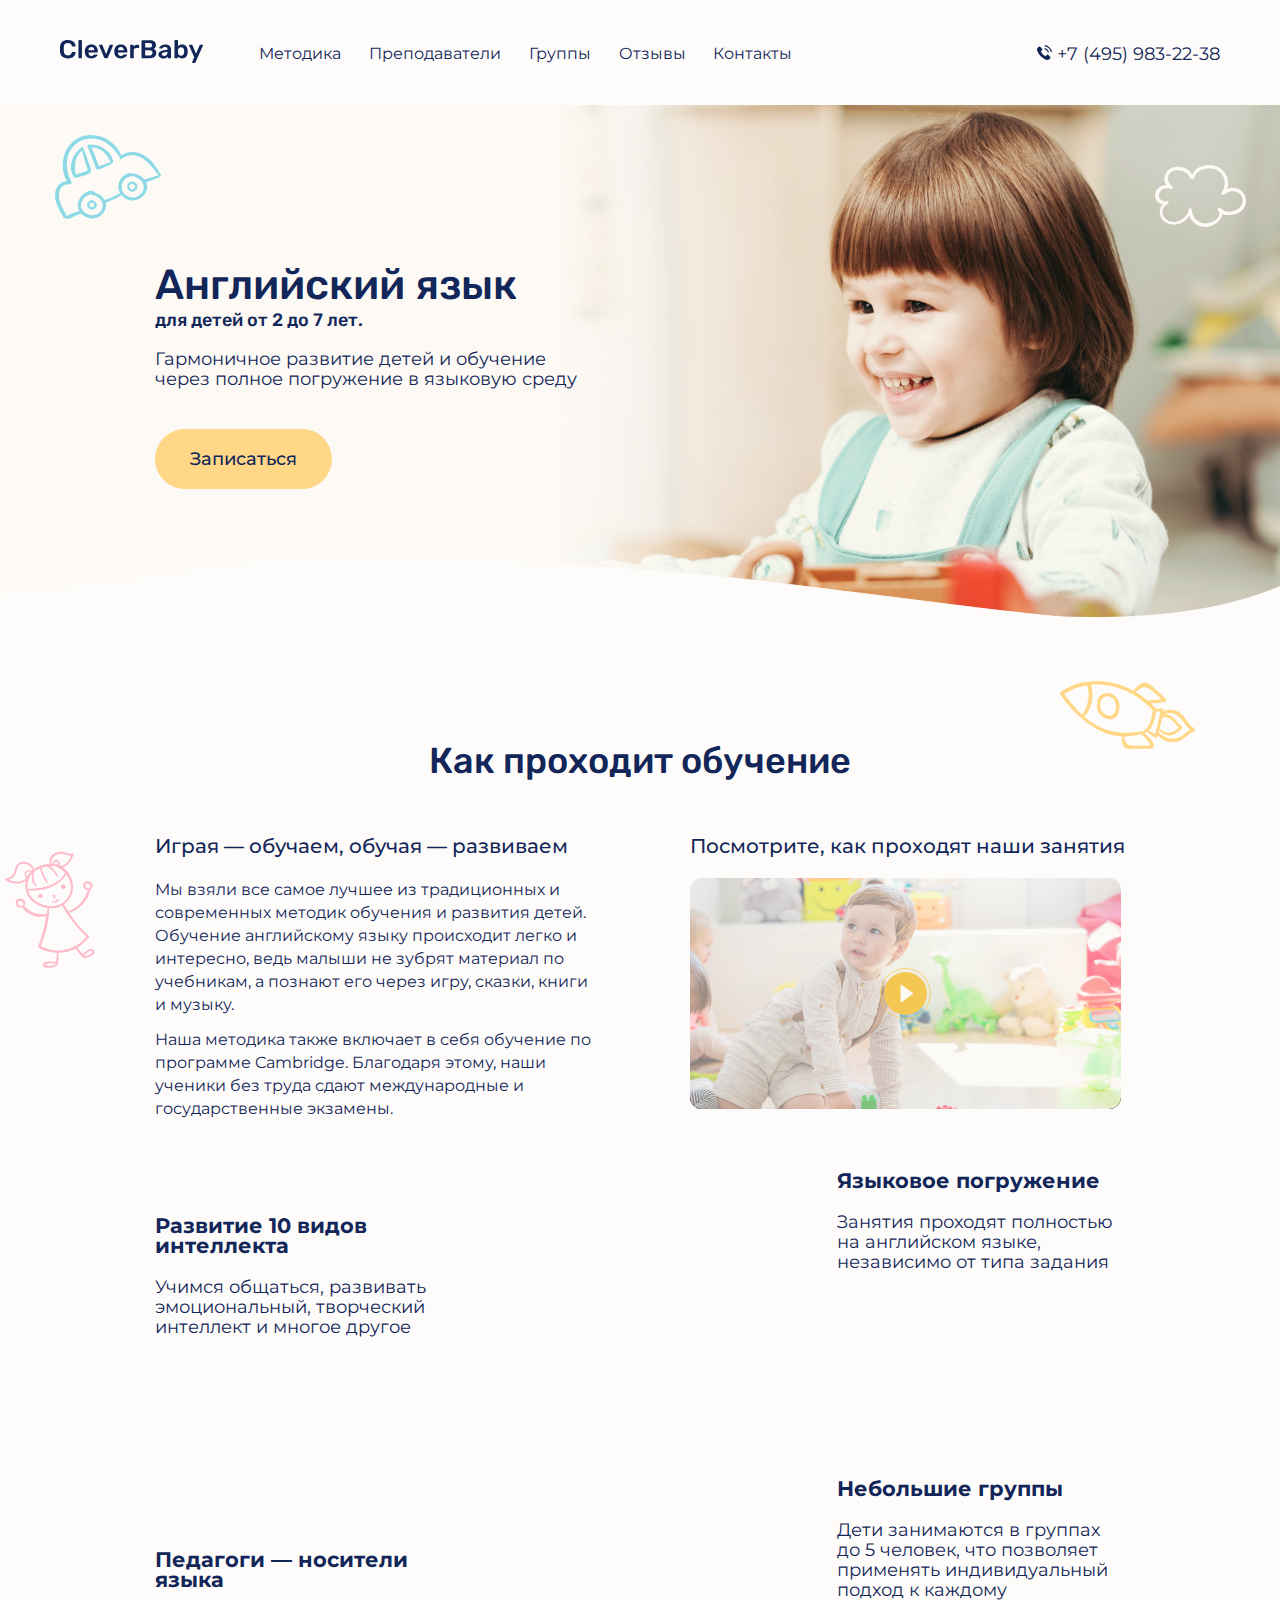
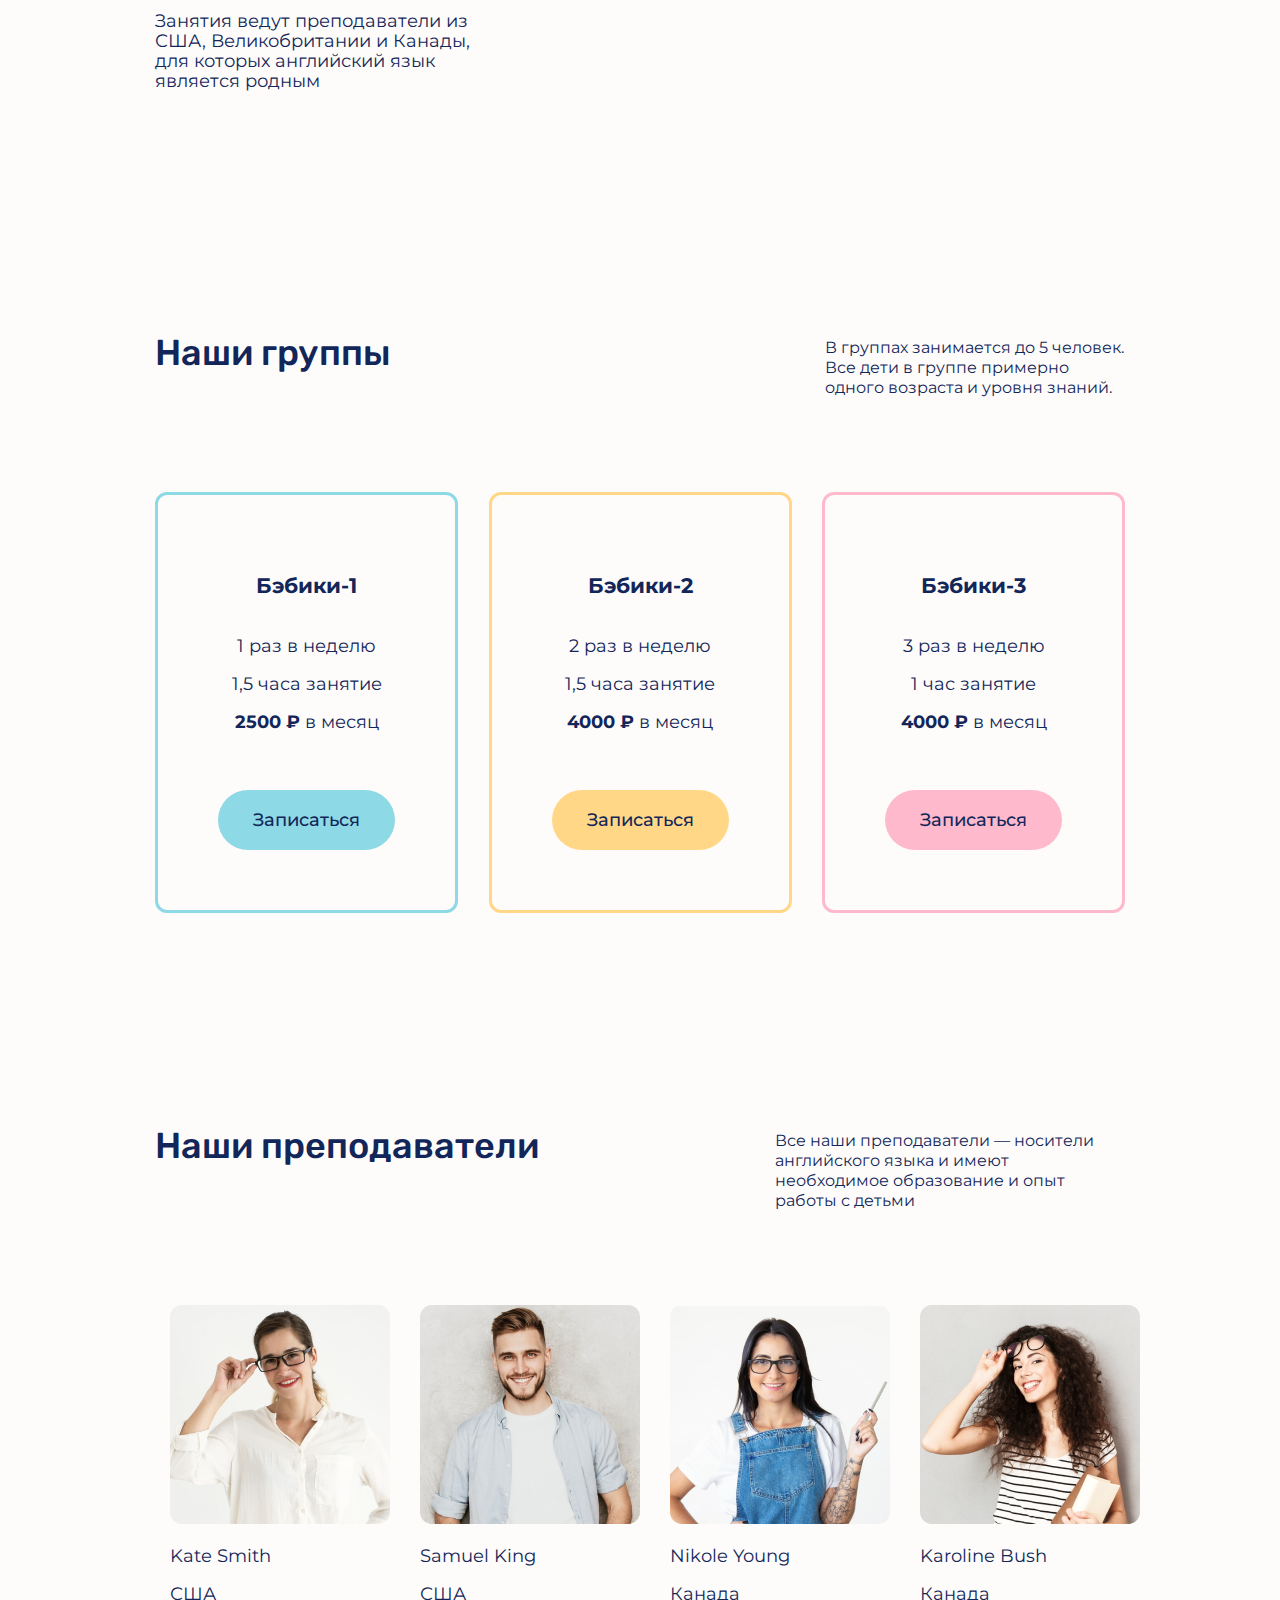
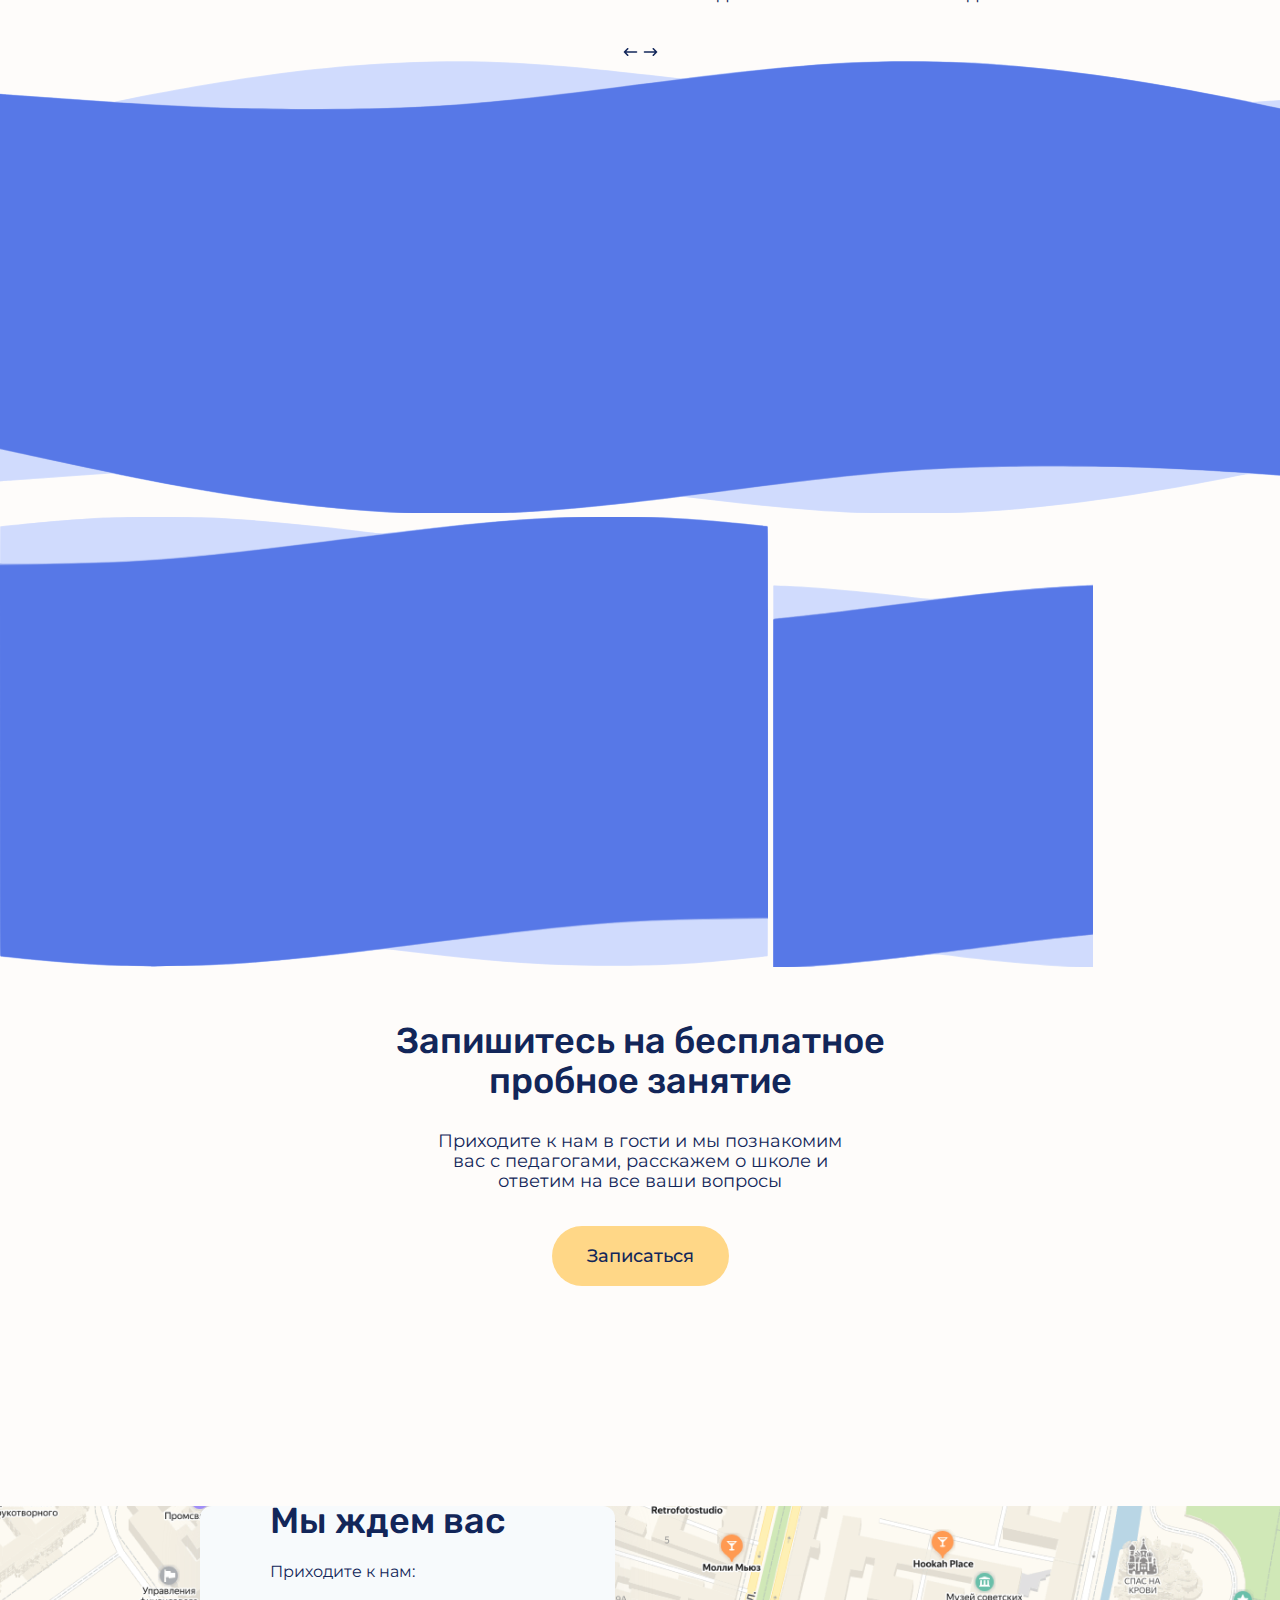
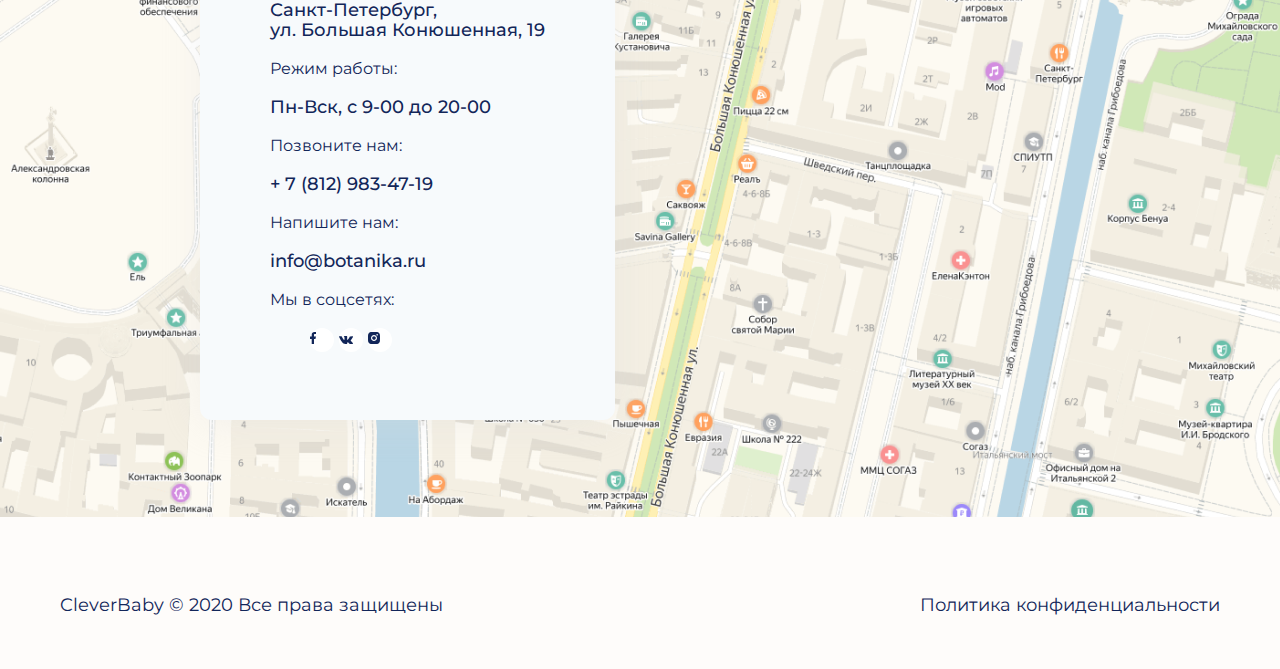
==== commit 54951e60: "добавил декор до класса TYPES" ====
--- a/index.html
+++ b/index.html
@@ -145,17 +145,20 @@
                     <ul class="education-list">
                         <li class="education-item-1">
                             <h3 class="education-subtitle">Играя — обучаем, обучая — развиваем</h3>
-                            <p class="education-text">Мы взяли все самое лучшее из традиционных    и современных методик обучения и развития детей. 
+                            <p class="education-text">Мы взяли все самое лучшее из традиционных  и современных методик обучения и развития детей. 
                                 Обучение английскому языку происходит легко и интересно, ведь малыши не зубрят материал по учебникам,
                                  а познают его через игру, сказки, книги и музыку. </p>
                             <p class="education-text">Наша методика также включает в себя обучение по программе Cambridge. 
                                 Благодаря этому, наши ученики без труда сдают международные и государственные экзамены. </p>
                         </li>
                         <li class="education-item-2">
-                            <h3 class="education-subtitle education-video">Посмотрите, как проходят наши занятия</h3>
-                            <!--<img src="img/video@1x.png" alt="На картинке играющий малыш" width="431" height="231">-->
-                            <video class="education-video" id="video" src="video/sample.mp4" poster="img/video.png" preload="metadata" controls="">
-                            </video>
+                            <h3 class="education-subtitle education-subtitle-video">Посмотрите, как проходят наши занятия</h3>
+                            <div class=" education-item-video">
+                                <img src="img/video@1x.png" alt="На картинке играющий малыш">
+                                <video class="education-video" id="video" src="video/sample.mp4" poster="img/video.png" preload="metadata" controls=""></video>
+                                <button type="button" id="video-button" class="education-video-button" aria-label="Запустить видео">
+                                </button>
+                            </div>
                         </li>
                     </ul>
                 </div>
@@ -461,6 +464,6 @@
       
       
       <script src="js/up-button.js"></script>
-
+      
 </body>
 </html>--- a/css/style.css
+++ b/css/style.css
@@ -75,7 +75,6 @@
     opacity: 0.5;
 }
 .content-container {
-    border: 1px solid red;
     margin: 0 auto;
     width: 1170px;
     padding: 0 5px;
@@ -158,23 +157,51 @@
     margin-left: auto;
 }
 
-/* Стили для PROMO*/
+/* Стили для PROMO */
 .main-block__mask-table {
     display: none;
   }
+.promo{
+    background-image: url("../img/background-main-desktop.png");
+    background-repeat: no-repeat;
+    background-size:auto;
+    position: relative;
+}
 .promo-block{
+    
     position: relative;
     width: 45%;
     padding-top: 40px;
     padding-bottom: 40px;
 }
+.promo-block::before,
+.promo-block::after {
+  position: absolute;
+  content: "";
+}
+.promo-block::before {
+    width: 106px;
+    height: 84px;
+    background-image: url("../img/car.svg");
+    background-size: cover;
+    top: 30px;
+    left: -100px;
+  }
+  
+  .promo-block::after {
+    width: 91px;
+    height: 62px;
+    background-image: url("../img/cloud.svg");
+    top: 60px;
+    left: 1000px;
+  }
 .promo-heading{
     font-family: 'Rubik';
-font-style: normal;
-font-weight: 500;
-font-size: 42px;
-margin-top: 0;
-  margin-bottom: 15px;
+    font-style: normal;
+    font-weight: 500;
+    font-size: 42px;
+    margin-top: 130px;
+    margin-bottom: 15px;
 }
 .promo-subtitle{
     font-family: 'Rubik';
@@ -198,6 +225,31 @@
 .education-heading{
     margin-bottom: 60px;
 }
+.education-block{
+    position: relative;
+}
+.education-block::before,
+.education-block::after{
+    content: ' ';
+    position: absolute;
+}
+.education-block::before{
+    width: 90px;
+    height: 117px;
+    background-image: url(../img/girl.svg);
+    background-size: cover;
+    top: 20px;
+    left: -150px;
+}
+.education-block::after{
+    width: 135px;
+    height: 68px;
+    background-image: url(../img/rocket.svg);
+    background-size: cover;
+    top:-150px;
+    right: -70px;
+
+}
 .education-list{
     list-style: none;
     display: flex;
@@ -206,16 +258,88 @@
     justify-content: space-between;
 }
 .education-list h3{
-    font-size: 20px;
+    font-weight: 500;
+  font-size: 20px;
+  line-height: 30px;
+  margin-top: 0;
+  margin-bottom: 17px;
+}
+.education-text{
+    font-size: 16px;
+  line-height: 23px;
+  margin-top: 0;
+  margin-bottom: 12px;
+  font-weight: 400;
 }
 .education-item-1{
     width: 440px;
     text-align: left;
+    
 }
 .education-item-2{
     text-align: center;
-}
-
+    
+}
+.education-item-video{
+    position: relative;
+    border-radius: 12px;
+    width: 431px;
+    height: 231px;
+    background-position: center center;
+    background-repeat: no-repeat;
+    overflow: hidden;
+}
+.education-item-2 img {
+    position: absolute;
+    width: 100%;
+    object-fit: cover;
+    height: 100%;
+    z-index: 1;
+  }
+
+  /* ДЛЯ JS */
+.process-video--start-js img {
+    display: none;
+  }
+/*  
+  .education-video {
+    display: block;
+    border-radius: 12px;
+    object-fit: cover;
+    width: 431px;
+    height: 231px;
+    background: transparent;
+  }
+  */
+
+  .education-video-button {
+    display: block;
+    border: none;
+    background-color: transparent;
+    padding-left: 0;
+    padding-right: 0;
+    width: 51px;
+    height: 51px;
+    position: absolute;
+    top: calc(50% - 26px);
+    left: calc(50% - 26px);
+    border-radius: 50%;
+    outline: none;
+    background-image: url("../img/icon-play.svg");
+    z-index: 2;
+  }
+
+  /* ДЛЯ JS */
+.process__video--start-js .process__video-button {
+    display: none;
+  }
+  
+.education-video-button:hover,
+.education-video-button:focus,
+.education-video-button:active{
+    opacity: 0.5;
+}
+}
 /* Стили для TYPES*/
 .types{
     margin-top: 130px;
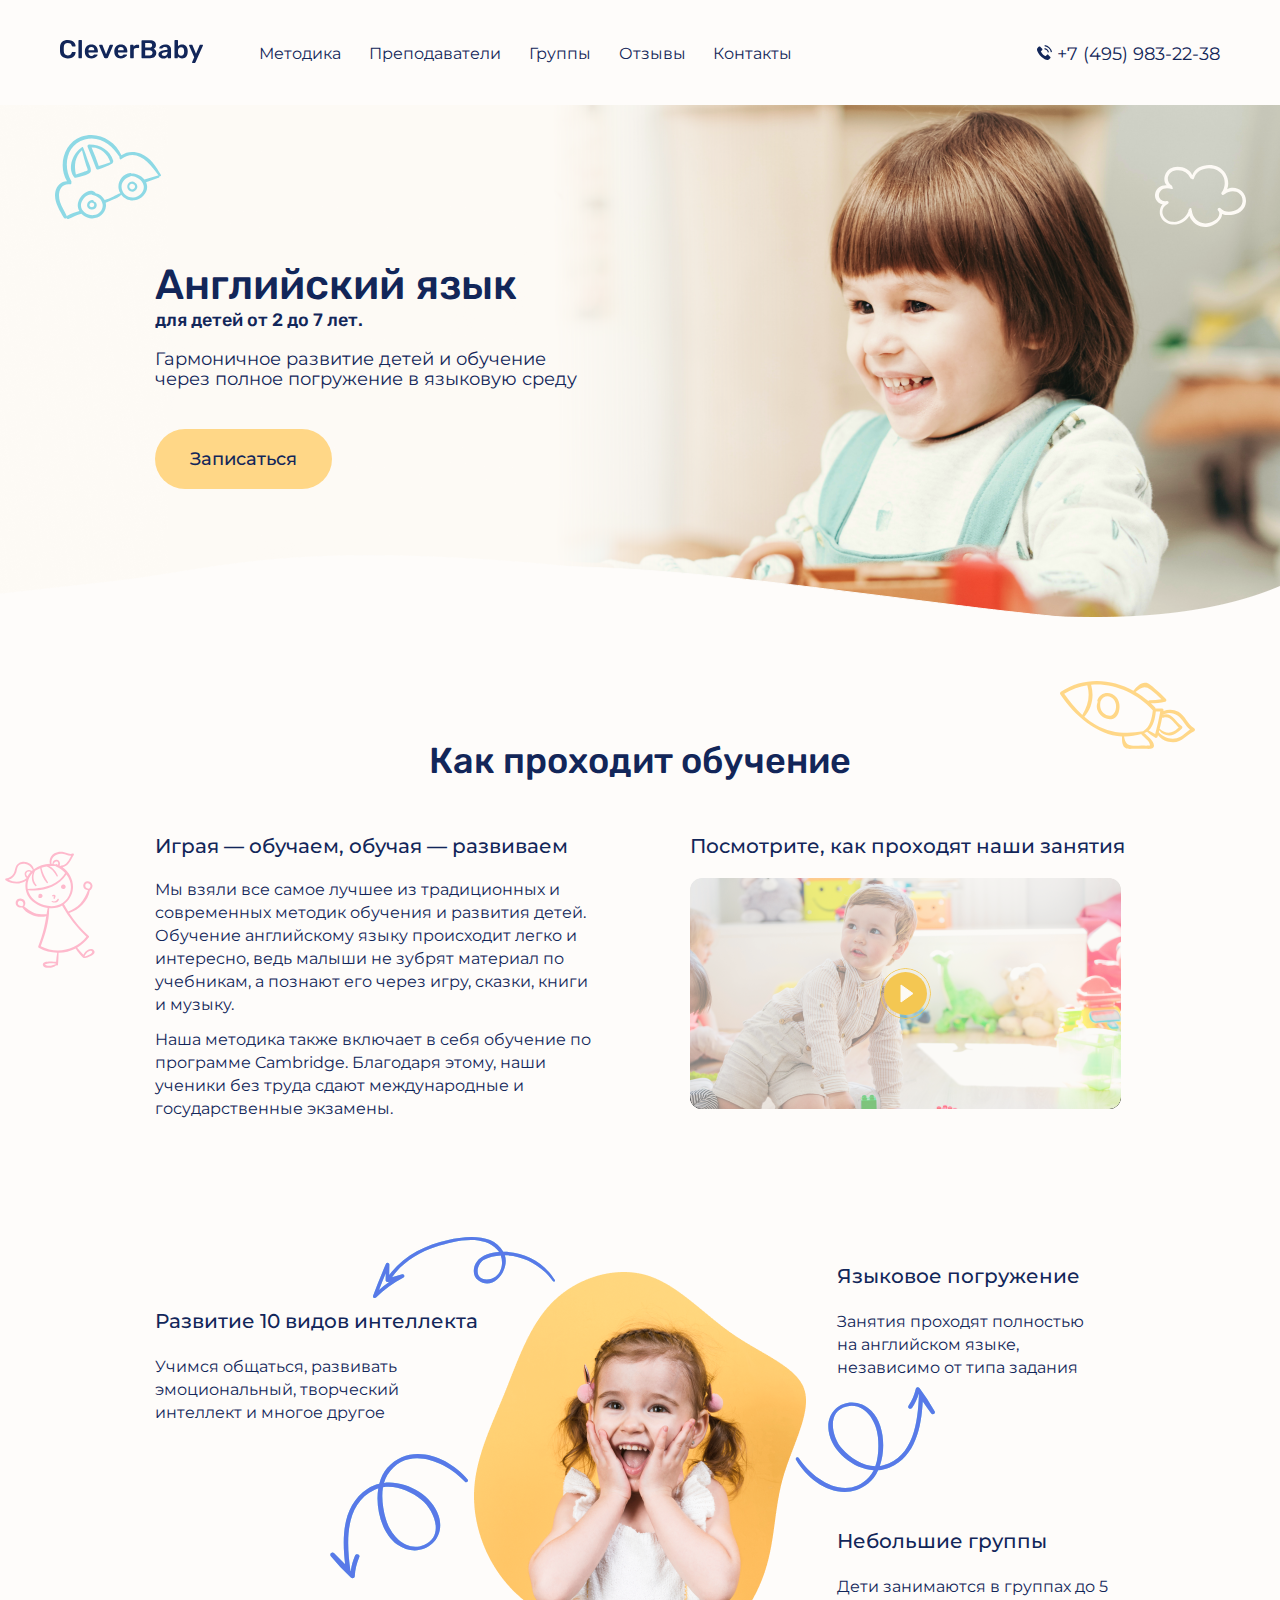
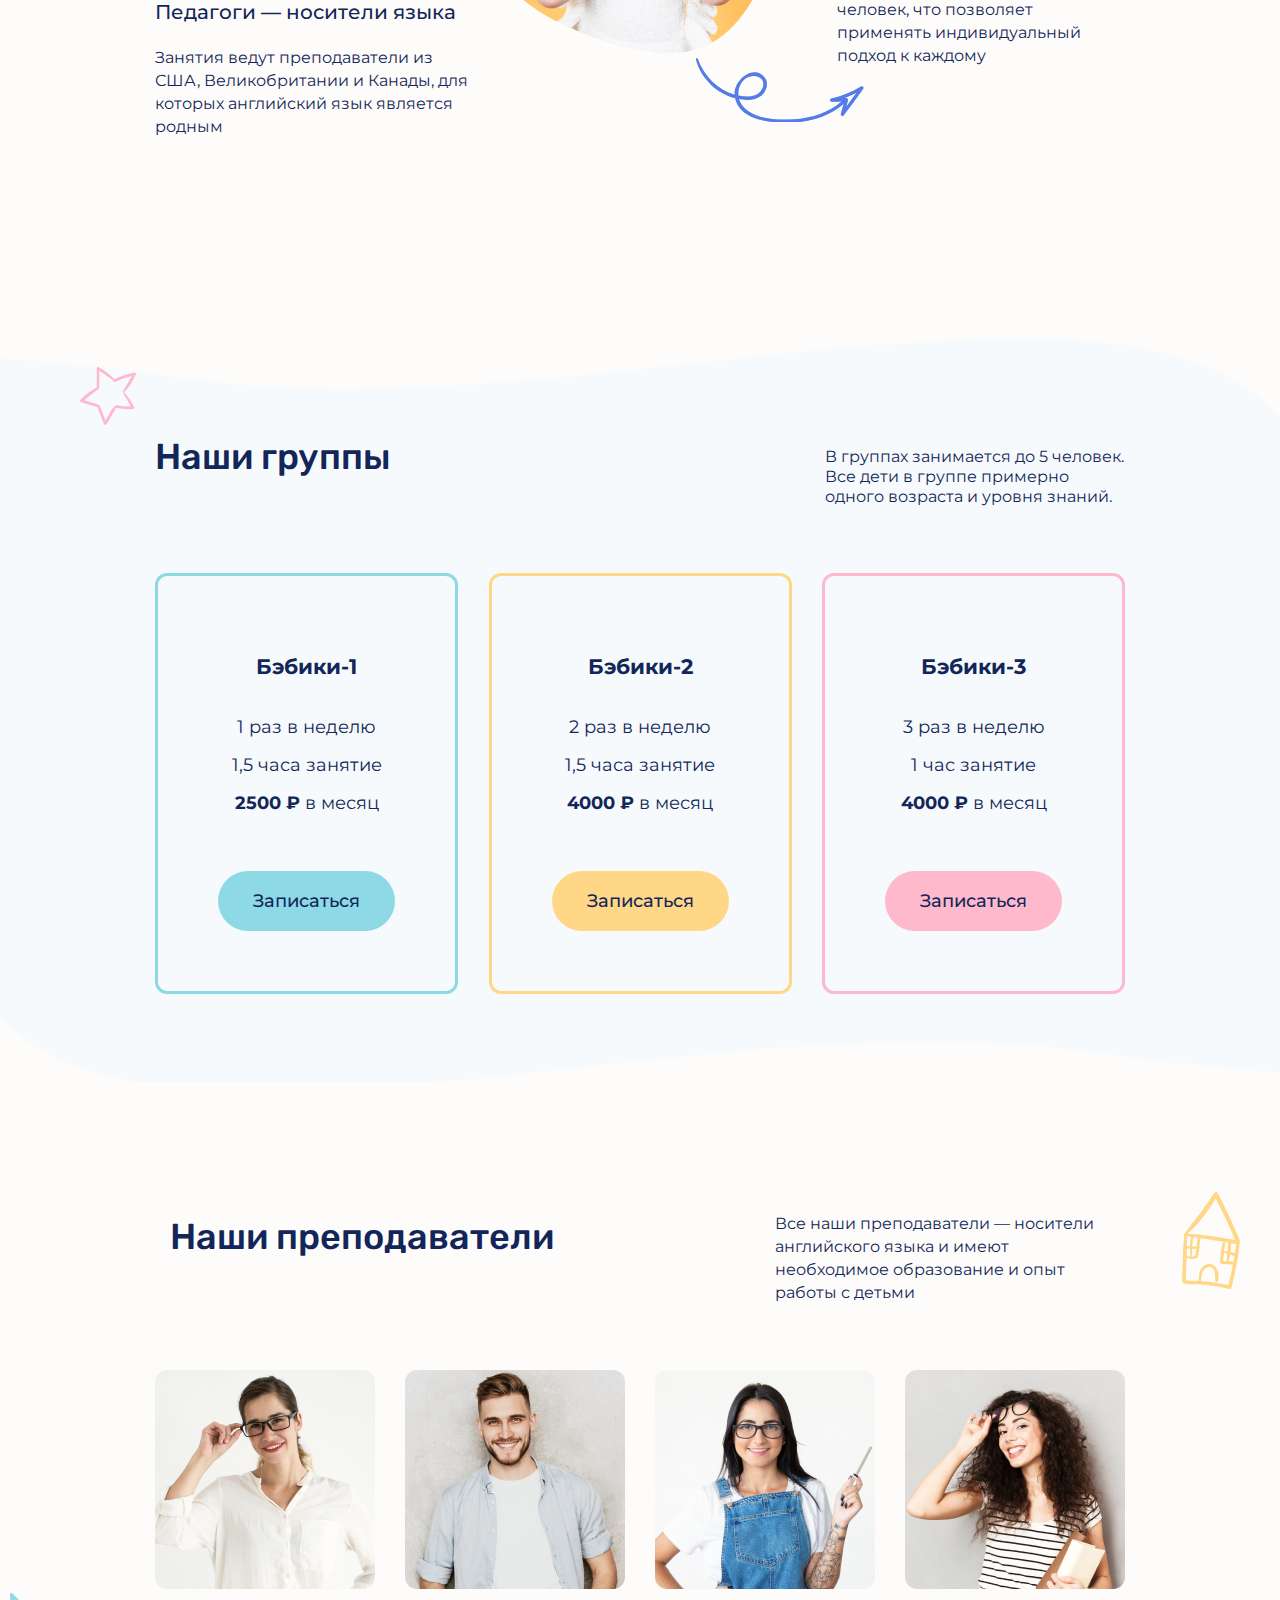
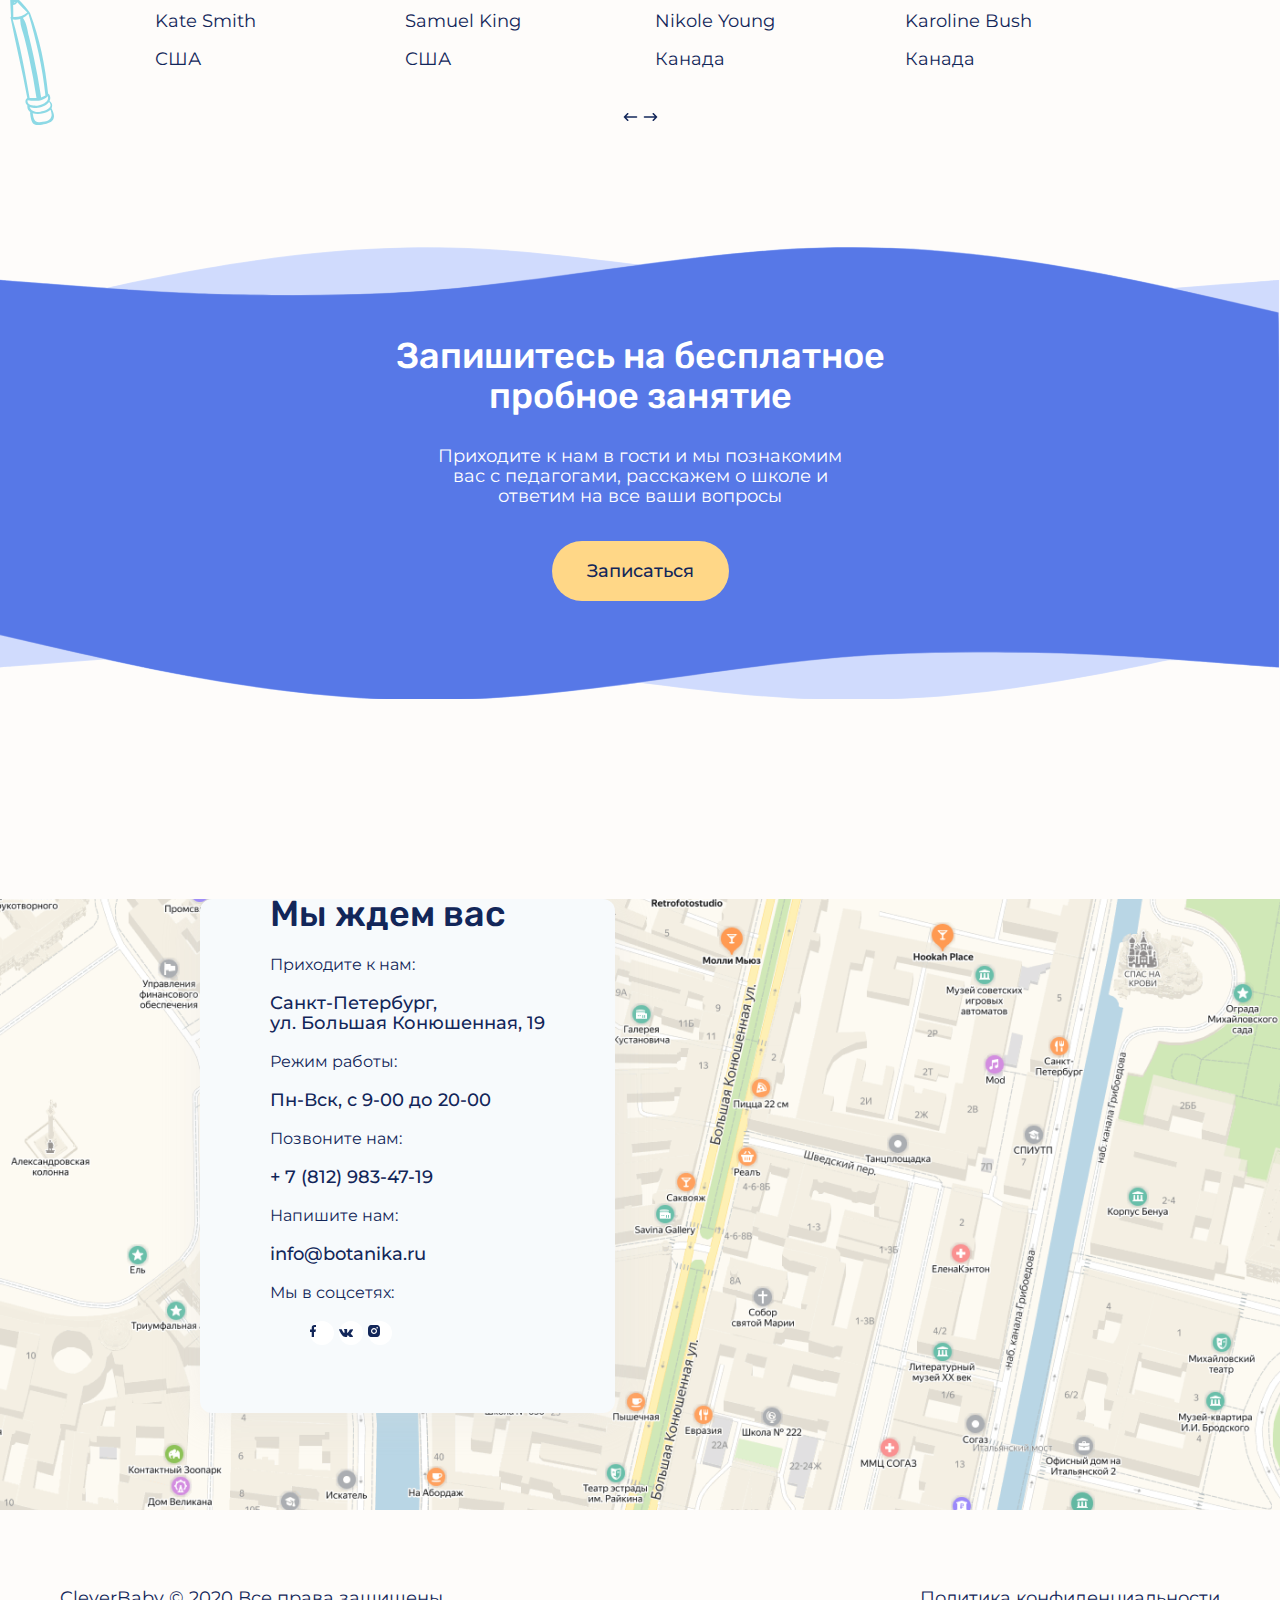
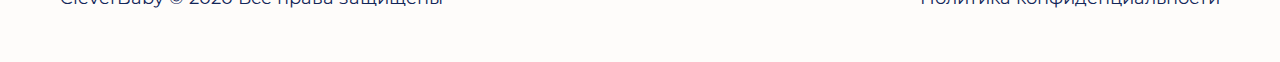
==== commit a98b7e83: "добавил стилей до блока MAP" ====
--- a/index.html
+++ b/index.html
@@ -12,6 +12,7 @@
     <link rel="stylesheet" href="css/normalize.css">
     <link rel="stylesheet" href="css/style.css">
 </head>
+
 <body>
     <div style="display: none;">
         <svg xmlns="http://www.w3.org/2000/svg" xmlns:xlink="http://www.w3.org/1999/xlink">
--- a/css/style.css
+++ b/css/style.css
@@ -16,7 +16,7 @@
 html,
 body {
 scroll-behavior: smooth;
-  height: 100%;
+  
   width: 100%;
 }
 body {
@@ -30,6 +30,8 @@
     background: #FEFCFA;
     margin:0;
     word-wrap: normal;
+    
+    overflow-x: hidden;
 }
 html {
     box-sizing: border-box;
@@ -79,10 +81,12 @@
     width: 1170px;
     padding: 0 5px;
     
+    
 }
 .content-container-small{
     margin: 0 auto;
     width: 970px;
+    
     
     
 }
@@ -333,13 +337,14 @@
 .process__video--start-js .process__video-button {
     display: none;
   }
-  
+
 .education-video-button:hover,
 .education-video-button:focus,
 .education-video-button:active{
     opacity: 0.5;
 }
-}
+
+
 /* Стили для TYPES*/
 .types{
     margin-top: 130px;
@@ -353,6 +358,18 @@
     margin-top: 0;
     margin-bottom: 0;
 }
+.types-list::before {
+    position: absolute;
+    content: "";
+    width: 332px;
+    height: 381px;
+    top: 10px;
+    left: 50%;
+    background-image: url("../img/girl.png");
+    transform: translateX(-50%);
+    z-index: 2;
+  }
+
 .types-item{
     position: relative;
     width: 50%;
@@ -379,21 +396,72 @@
     background-repeat: no-repeat;
     background-size: cover;
   }
-.types__subtitle {
+.types-item-first::before {
+    width: 182px;
+    height: 61px;
+    top: -25px;
+    right: 85px;
+    background-image: url("../img/decorate-arrow-left-1.svg");
+  }
+.types-item-second::before{
+    width: 140px;
+    height: 105px;
+    top:125px;
+    left: 155px;
+    background-image: url("../img/decorate-arrow-right-1.svg");
+
+}
+.types-item-third::before{
+    width: 138px;
+    height: 126px;
+    background-image: url("../img/decorate-arrow-left-2.svg");
+    top:-100px;
+    left:175px;
+}
+.types-item-fourth::before{
+    width: 180px;
+    height: 80px;
+    background-image: url("../img/decorate-arrow-right-2.svg");
+    top:115px;
+    left: 45px;
+    
+}
+.types-subtitle {
+    font-weight: 500;
+    font-size: 20px;
+    line-height: 28px;
     margin-top: 0;
     margin-bottom: 20px;
   }
   
-.types__text {
+.types-text {
     margin-top: 0;
     margin-bottom: 0;
-  }
+    font-size: 16px;
+    line-height: 23px;
+  }
+
 /* Стили для GROUPS*/
 .groups{
-    margin-top:100px;
     position: relative;
     padding-bottom: 70px;
-}
+    background-image: url('../img/background-groups.svg');
+    background-size: 100% 110%;
+    min-height: 803px;
+}
+.groups::before{
+    position: absolute;
+    content: '';
+    width: 56px;
+    height: 58px;
+    background-image: url('../img/star.svg');
+    top: 100px;
+    left: 80px;
+}
+.groups-block{
+    padding-top: 180px;
+}
+
 .groups-heading-text{
     display: flex;
     justify-content: space-between;
@@ -401,8 +469,8 @@
 }
 .groups-heading-text h2{
     margin-top: 5px;
-    
-    
+    margin-top: 0;
+    margin-bottom: 0;
 }
 .groups-heading-text p{
     margin-top: 0;
@@ -410,9 +478,9 @@
     font-style: normal;
     font-weight: 400;
     font-size: 16px;
-    padding-bottom: 60px;
 }
 .groups-list{
+    margin-top: 50px;
     list-style: none;
     display: flex;
     flex-wrap: wrap;
@@ -448,17 +516,44 @@
     position: relative;
     margin-top: 130px;
 }
+.teachers::before,
+.teachers::after{
+    position: absolute;
+    content: '';
+}
+.teachers::before{
+    width: 58px;
+    height: 97px;
+    background-image: url('../img/house.svg');
+    top: -20px;
+    right: 40px;
+}
+.teachers::after{
+    width: 44px;
+    height: 132px;
+    background-image: url('../img/pencil.svg');
+    bottom: 0;
+    left: 10px;
+
+}
 .teachers-heading-text{
     flex-wrap: wrap;
     display: flex;
     justify-content: space-between;
     margin-top: 115px;
-    padding-bottom: 60px;
+    
 }
 .teachers-heading-text h2{
-    margin-top: 5px;
+    font-family: "Rubik", Arial, sans-serif;
+  font-weight: 500;
+  font-size: 36px;
+  line-height: 50px;
+  margin-left: 15px;
+    margin-top: 0;
+  margin-bottom: 0;
 }
 .teachers-heading-text p{
+    line-height: 23px;
     margin-top: 0;
     max-width: 350px;
     font-style: normal;
@@ -468,10 +563,10 @@
 .teachers-block-slider{
     overflow: hidden;
     width: 100%;
-    margin-left: 15px;
     margin-right: -15px;
 }
 .teachers-list{
+    margin-top: 50px;
     list-style: none;
     display: flex;
     padding-left: 0;
@@ -488,15 +583,33 @@
 /* Стили для TRIAL*/
 .trial-lesson{
     position: relative;
-}
+    min-height: 453px;
+    margin-top: 121px;
+    padding-bottom: 50px;
+}
+.trial-lesson svg {
+    position: absolute;
+    width: 100%;
+    height: 100%;
+  }
+.banner-background-tablet,
+.banner-background-mobile {
+    display: none;
+  }
 .trial-lesson-block{
+    position: relative;
     width: 50%;
     text-align: center;
     padding: 20px;
     margin:0 auto;
+    padding-top: 60px;
 }
 .trial-lesson-heading{
+    font-family: "Rubik", Arial, sans-serif;
+    font-weight: 500;
+    font-size: 36px;
     line-height: 40px;
+    color: #ffffff;
 }
 .trial-lesson-text{
     width: 80%;
@@ -504,6 +617,7 @@
   margin-right: auto;
   margin-top: 0;
   margin-bottom: 35px;
+  color: #ffffff;
 }
 /* Стили для MAP*/
 .map{
